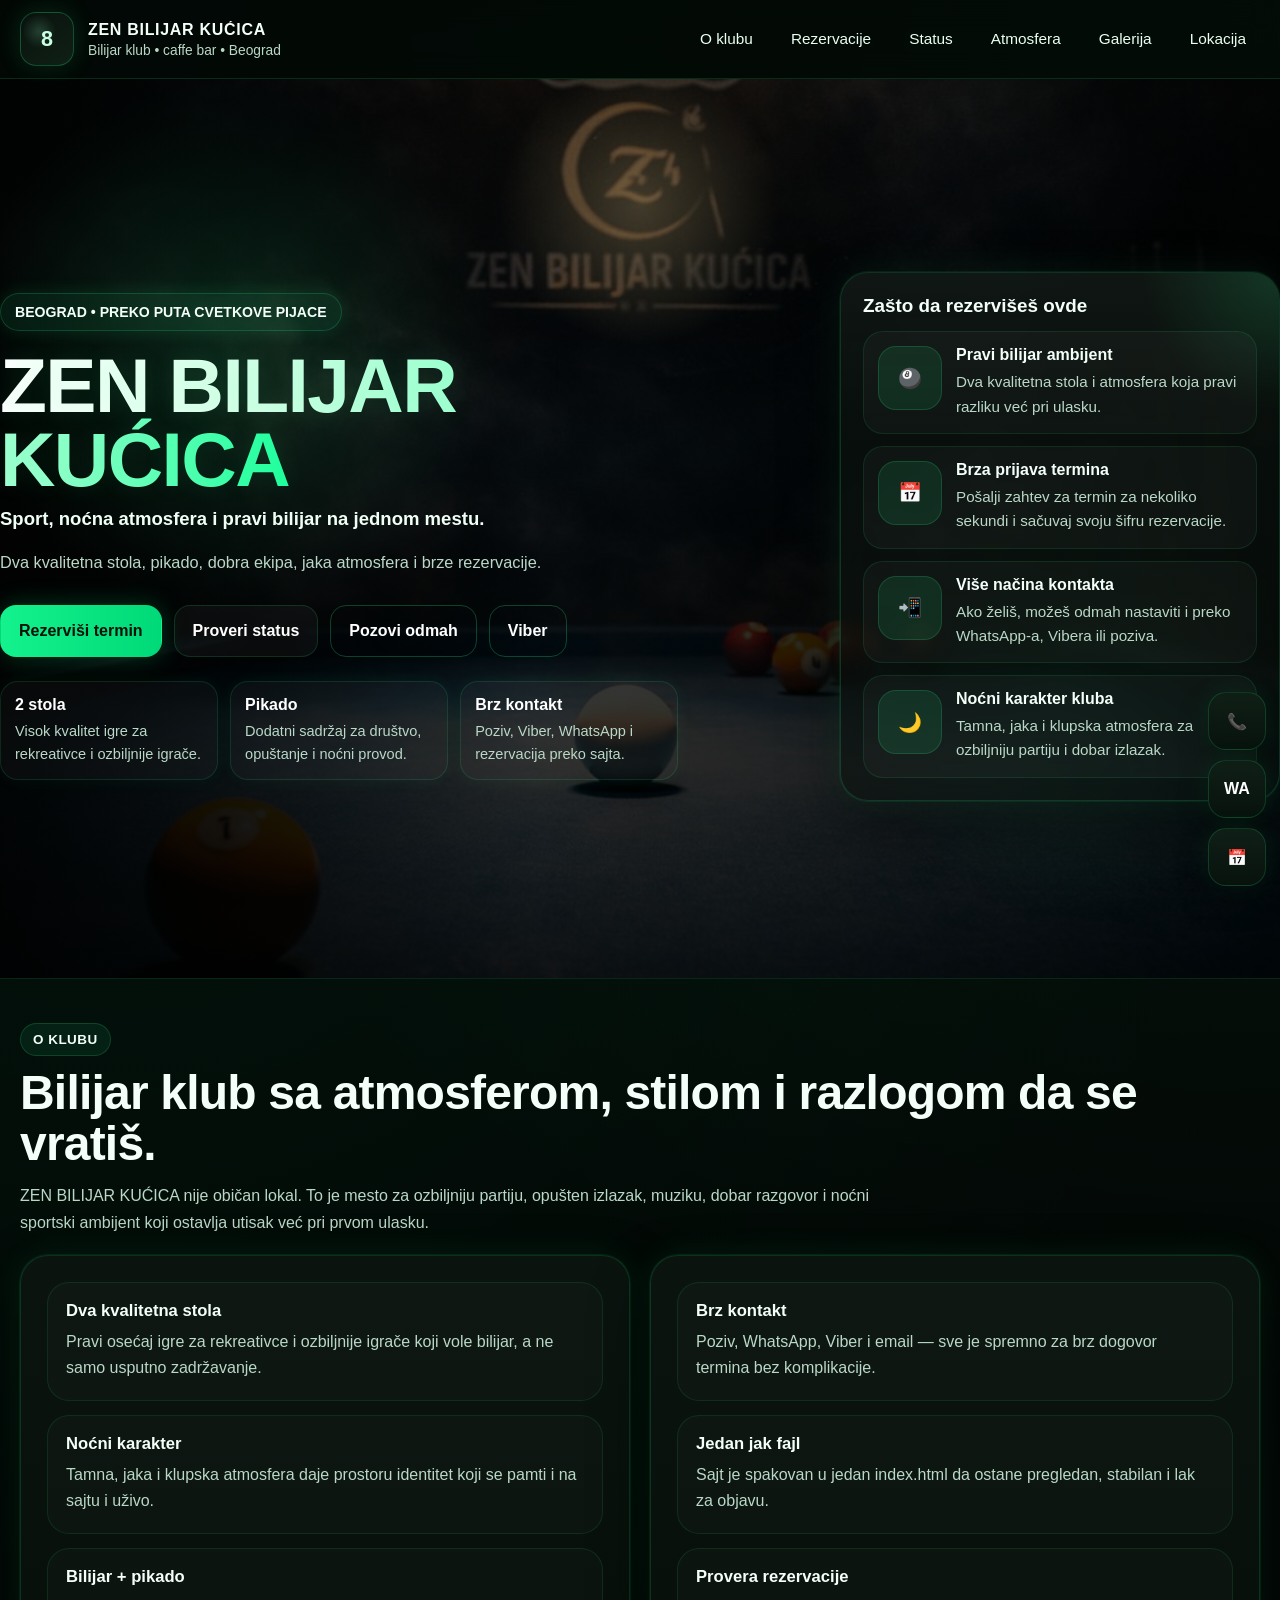
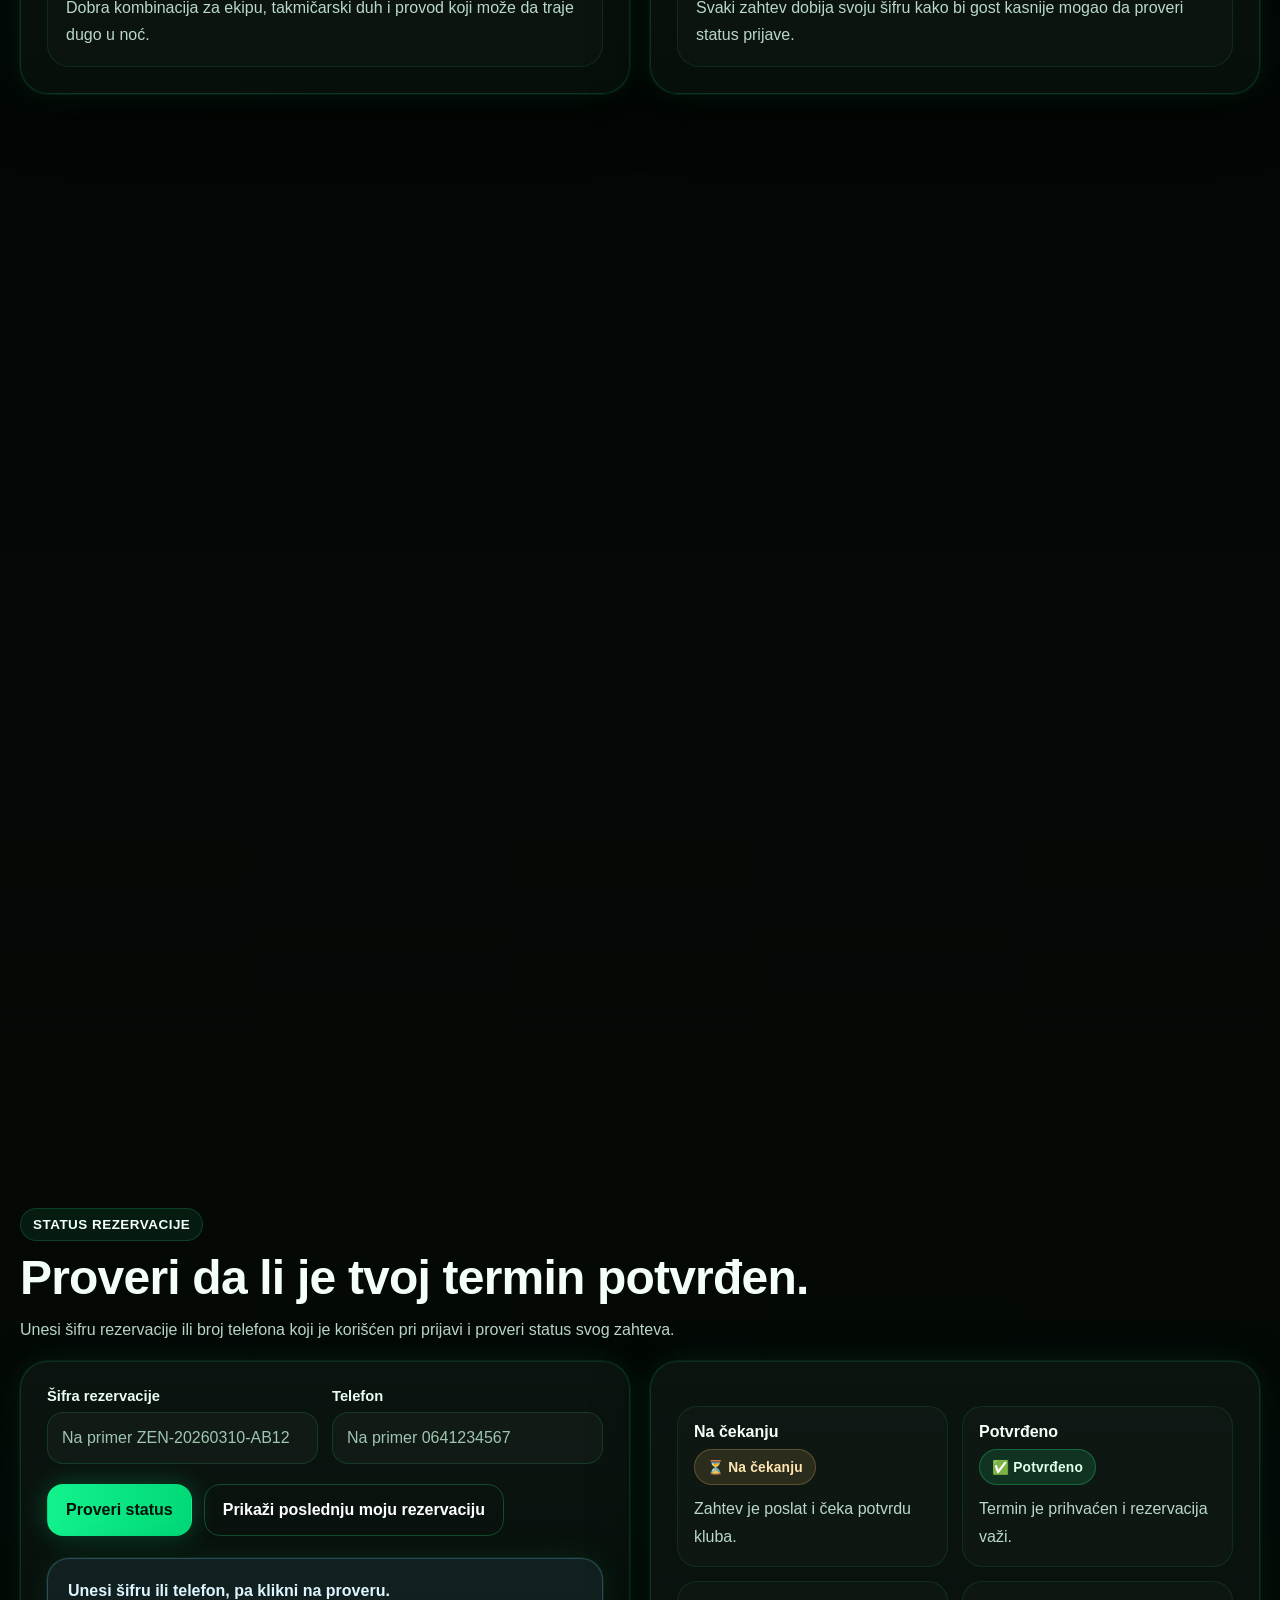
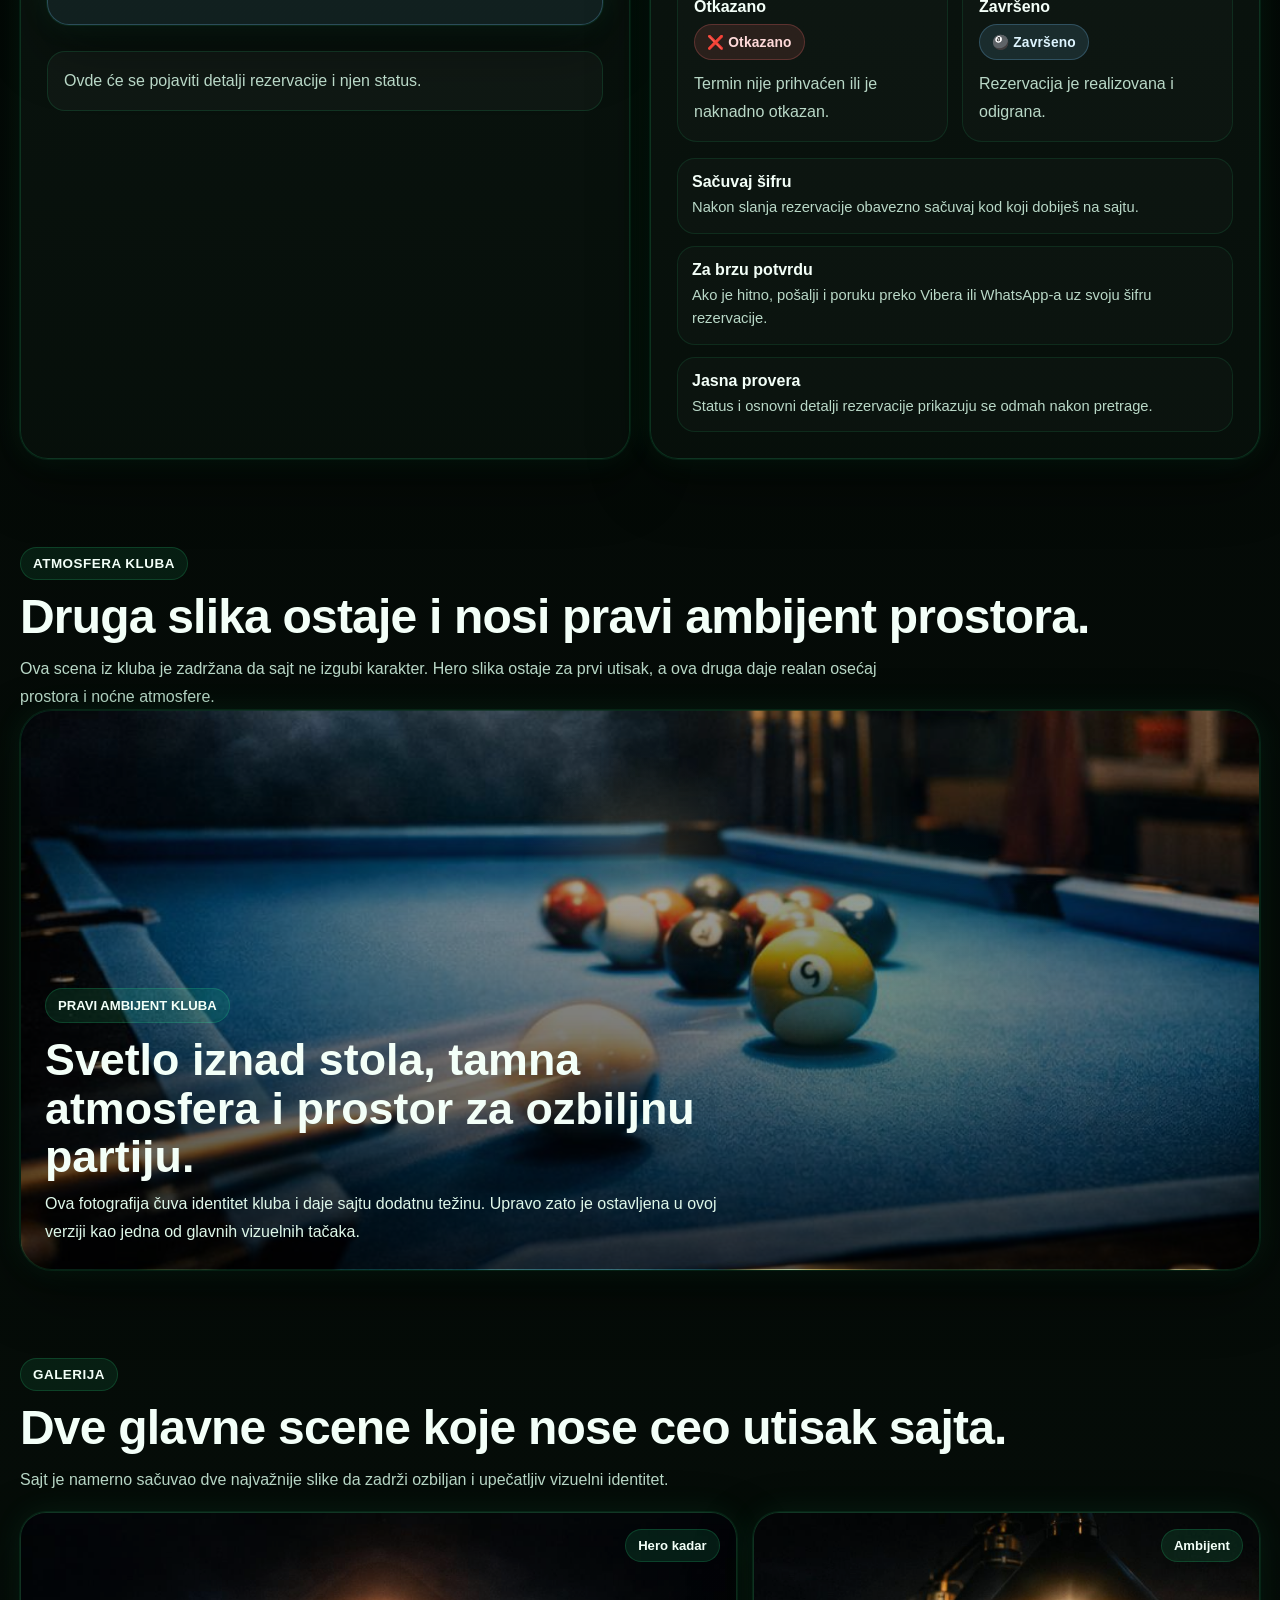
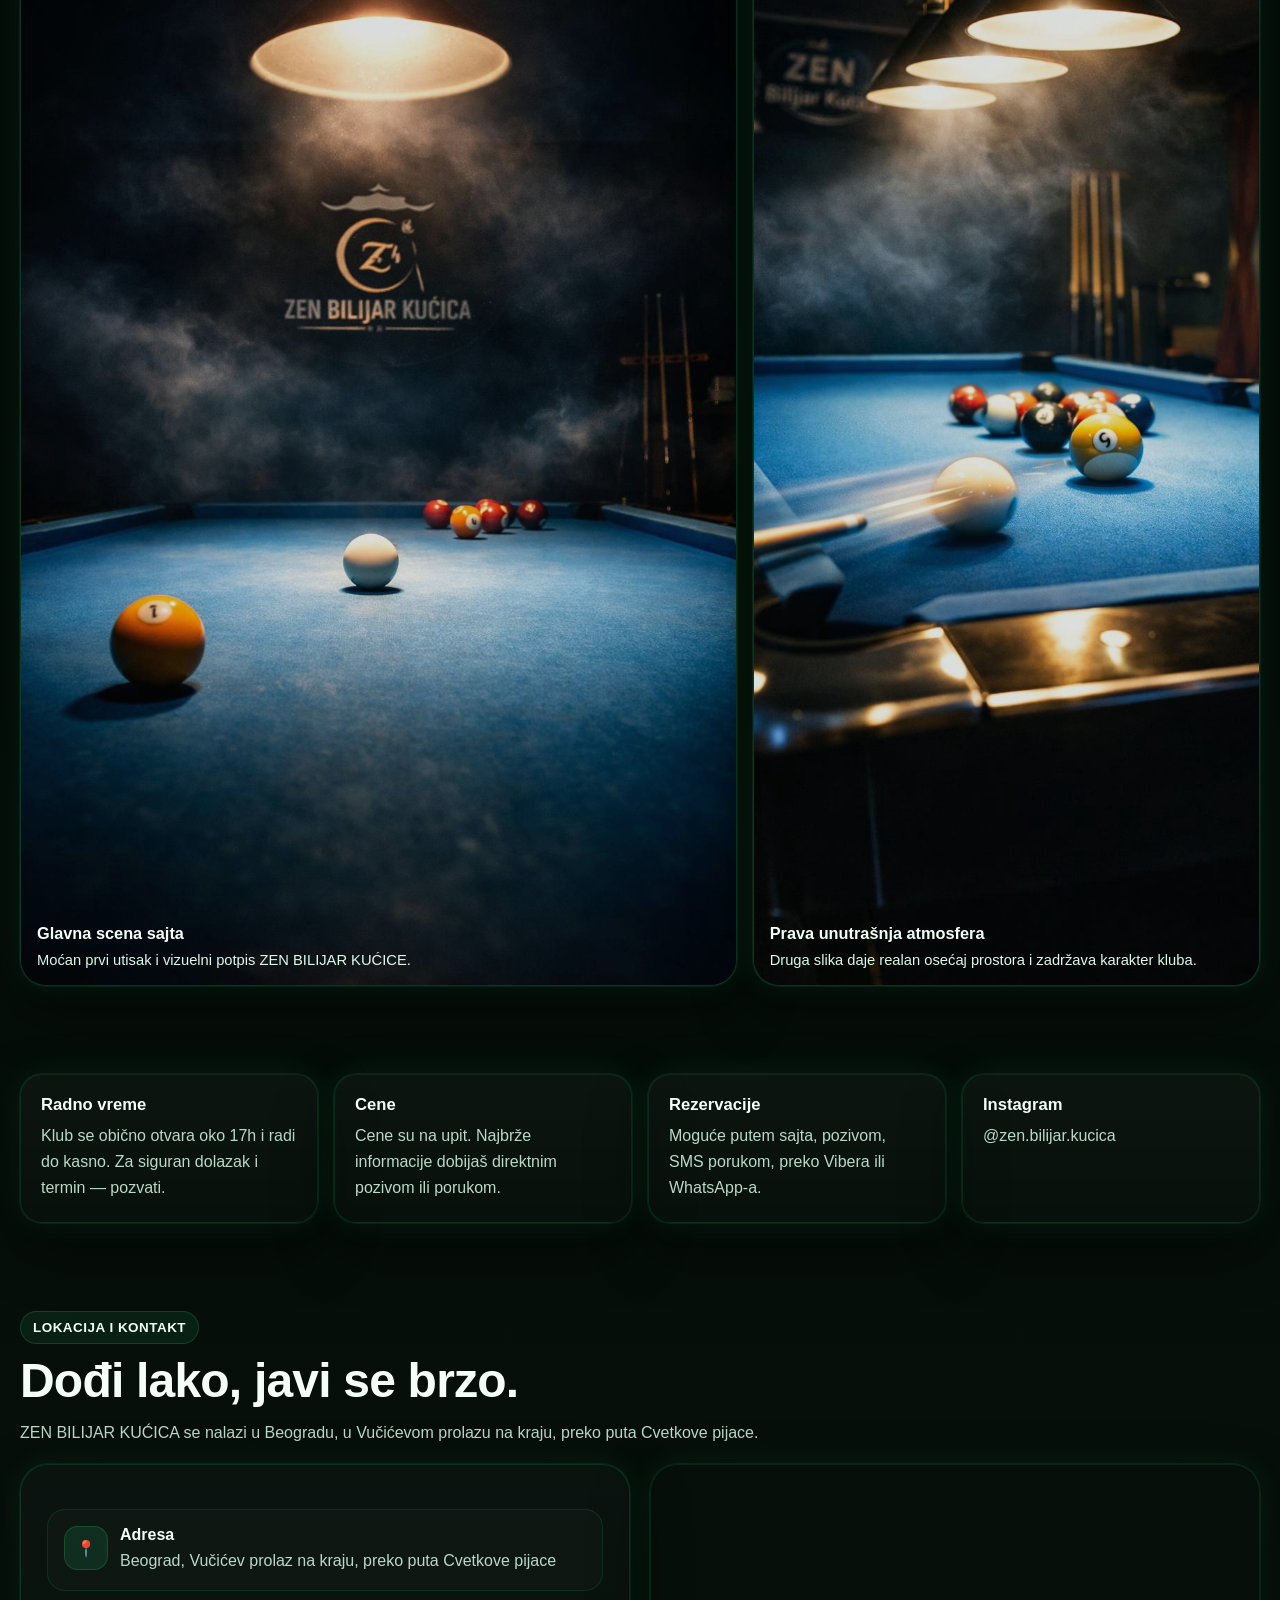
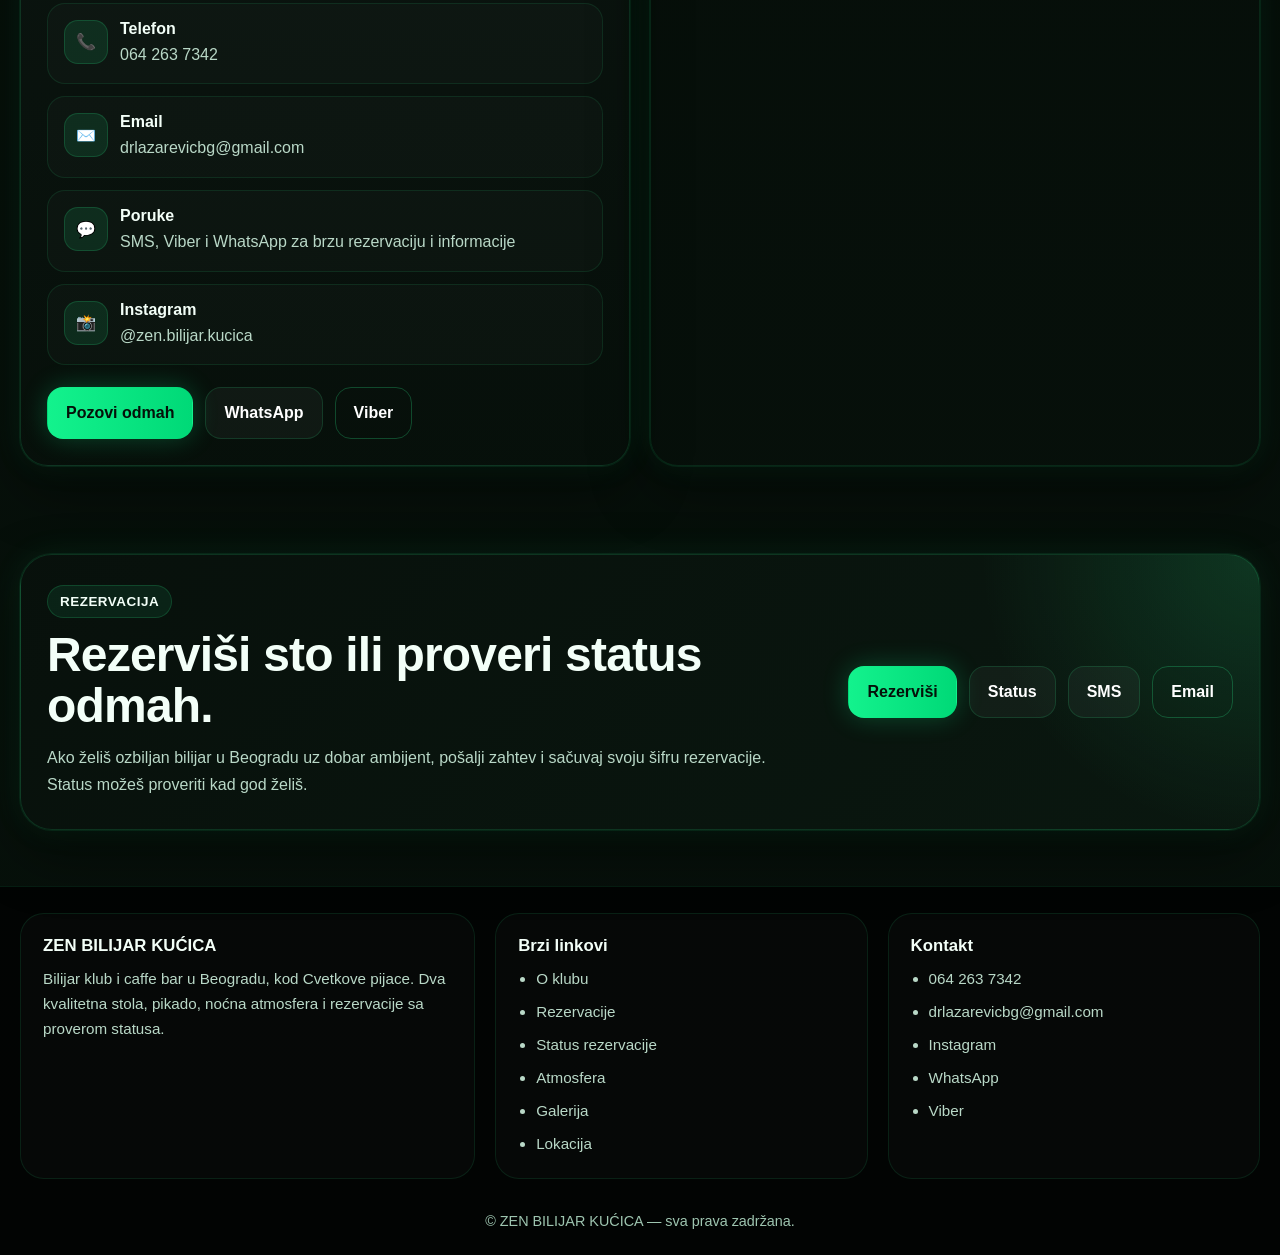
==== index.html @ d76d9ed2 "Add files via upload" ====
<!DOCTYPE html>
<html lang="sr">
<head>
  <meta charset="UTF-8" />
  <meta name="viewport" content="width=device-width, initial-scale=1.0, viewport-fit=cover" />
  <title>ZEN BILIJAR KUĆICA | Bilijar, pikado i rezervacije | Beograd</title>
  <meta name="description" content="ZEN BILIJAR KUĆICA je bilijar klub i caffe bar u Beogradu, preko puta Cvetkove pijace. Bilijar, pikado, noćna atmosfera i brze rezervacije." />
  <meta name="keywords" content="ZEN Bilijar Kućica, bilijar Beograd, rezervacije bilijar, pikado, Cvetkova pijaca, caffe bar" />
  <meta name="author" content="ZEN BILIJAR KUĆICA" />
  <meta name="theme-color" content="#07110b" />
  <meta name="robots" content="index, follow" />
  <link rel="canonical" href="https://zenbilijar.netlify.app/" />

  <meta property="og:title" content="ZEN BILIJAR KUĆICA | Bilijar, pikado i rezervacije | Beograd" />
  <meta property="og:description" content="Bilijar klub i caffe bar u Beogradu. Dva kvalitetna stola, pikado, noćna atmosfera i brze rezervacije." />
  <meta property="og:type" content="website" />
  <meta property="og:locale" content="sr_RS" />
  <meta property="og:url" content="https://zenbilijar.netlify.app/" />
  <meta property="og:image" content="./bilijar.jpg" />

  <meta name="twitter:card" content="summary_large_image" />
  <meta name="twitter:title" content="ZEN BILIJAR KUĆICA" />
  <meta name="twitter:description" content="Bilijar, pikado, noćna atmosfera i rezervacije u Beogradu." />
  <meta name="twitter:image" content="./bilijar.jpg" />

  <style>
    :root{
      --bg:#030705;
      --bg2:#07110b;
      --panel:#0b1510;
      --panel2:#102017;
      --line:rgba(46,255,150,.14);
      --line2:rgba(46,255,150,.24);
      --text:#f3fff8;
      --muted:#b9d8c7;
      --green:#2cff88;
      --green2:#00ff99;
      --gold:#f2d59a;
      --danger:#ff7d7d;
      --warn:#ffca7d;
      --info:#8fd6ff;
      --shadow:0 0 0 1px rgba(46,255,150,.08), 0 0 32px rgba(46,255,150,.08), 0 24px 60px rgba(0,0,0,.45);
      --radius:24px;
      --max:1240px;
      --header:78px;
    }

    *{box-sizing:border-box}
    html{scroll-behavior:smooth}
    body{
      margin:0;
      font-family:Arial, Helvetica, sans-serif;
      color:var(--text);
      background:
        radial-gradient(circle at top right, rgba(46,255,150,.10), transparent 18%),
        radial-gradient(circle at 10% 8%, rgba(0,255,153,.06), transparent 16%),
        linear-gradient(180deg,#020403 0%,#07110b 100%);
      overflow-x:hidden;
    }
    a{text-decoration:none;color:inherit}
    img{max-width:100%;display:block}
    button,input,textarea,select{font:inherit}
    button,a{-webkit-tap-highlight-color:transparent}
    .container{width:min(var(--max),calc(100% - 28px));margin:0 auto}
    .section{padding:44px 0}
    .panel{
      background:linear-gradient(180deg, rgba(11,21,16,.94), rgba(7,16,11,.94));
      border:1px solid var(--line);
      border-radius:28px;
      box-shadow:var(--shadow);
    }
    .section-kicker{
      display:inline-block;
      padding:8px 12px;
      border-radius:999px;
      border:1px solid rgba(46,255,150,.16);
      background:rgba(46,255,150,.08);
      font-size:.84rem;
      font-weight:800;
      letter-spacing:.5px;
      text-transform:uppercase;
      margin-bottom:12px;
    }
    .section-title{
      margin:0;
      font-size:clamp(1.9rem,4vw,3rem);
      line-height:1.06;
      letter-spacing:-.8px;
    }
    .section-desc{
      margin:12px 0 0;
      color:var(--muted);
      max-width:900px;
      line-height:1.72;
    }

    .btn{
      display:inline-flex;
      align-items:center;
      justify-content:center;
      gap:10px;
      min-height:52px;
      padding:14px 18px;
      border-radius:16px;
      font-weight:800;
      border:1px solid transparent;
      transition:.22s ease;
      text-align:center;
      cursor:pointer;
      color:#fff !important;
    }
    .btn:hover{transform:translateY(-2px)}
    .btn-primary{
      background:linear-gradient(90deg,#13f28d,#00d977);
      color:#051109 !important;
      box-shadow:0 0 26px rgba(18,242,141,.24);
    }
    .btn-secondary{
      background:rgba(255,255,255,.04);
      color:#fff !important;
      border-color:rgba(46,255,150,.14);
    }
    .btn-outline{
      background:transparent;
      color:#fff !important;
      border-color:rgba(46,255,150,.24);
    }

    header{
      position:sticky;
      top:0;
      z-index:1000;
      backdrop-filter:blur(14px);
      background:rgba(3,7,5,.76);
      border-bottom:1px solid var(--line);
    }
    .nav-wrap{
      min-height:var(--header);
      display:flex;
      align-items:center;
      justify-content:space-between;
      gap:16px;
    }
    .brand{
      display:flex;
      align-items:center;
      gap:14px;
      min-width:0;
    }
    .brand-mark{
      width:54px;
      height:54px;
      flex:0 0 auto;
      border-radius:16px;
      border:1px solid var(--line2);
      background:
        radial-gradient(circle at 35% 35%, rgba(152,255,202,.18), transparent 35%),
        linear-gradient(145deg,#08120d,#102016);
      display:grid;
      place-items:center;
      box-shadow:0 0 24px rgba(46,255,150,.14);
      font-weight:900;
      font-size:1.35rem;
      color:#c9ffe2;
    }
    .brand-text h1{
      margin:0;
      font-size:1rem;
      text-transform:uppercase;
      letter-spacing:.7px;
      white-space:nowrap;
      overflow:hidden;
      text-overflow:ellipsis;
    }
    .brand-text p{
      margin:4px 0 0;
      color:var(--muted);
      font-size:.86rem;
    }

    nav{
      display:flex;
      align-items:center;
      gap:10px;
      flex-wrap:wrap;
      justify-content:flex-end;
    }
    .nav-link{
      padding:10px 14px;
      border-radius:999px;
      color:#eafff2;
      transition:.22s ease;
      font-size:.96rem;
    }
    .nav-link:hover{background:rgba(46,255,150,.08)}
    .mobile-btn{
      display:none;
      width:46px;
      height:46px;
      border:none;
      border-radius:14px;
      background:linear-gradient(180deg,#0d1712,#08110d);
      border:1px solid rgba(46,255,150,.16);
      color:#fff;
      box-shadow:var(--shadow);
      cursor:pointer;
    }
    .mobile-menu{display:none;padding:0 0 16px}
    .mobile-menu.open{display:block}
    .mobile-panel{
      border:1px solid var(--line);
      border-radius:22px;
      background:rgba(9,17,13,.96);
      padding:14px;
      box-shadow:var(--shadow);
    }
    .mobile-links{display:grid;gap:10px}
    .mobile-links a{
      padding:14px;
      border-radius:14px;
      border:1px solid rgba(46,255,150,.08);
      background:rgba(255,255,255,.02);
    }

    .hero{
      position:relative;
      min-height:100vh;
      display:flex;
      align-items:center;
      overflow:hidden;
      isolation:isolate;
      border-bottom:1px solid rgba(46,255,150,.10);
    }
    .hero-bg{
      position:absolute;
      inset:0;
      background:
        linear-gradient(180deg, rgba(0,0,0,.28), rgba(0,0,0,.72)),
        linear-gradient(90deg, rgba(2,4,3,.94) 0%, rgba(2,4,3,.56) 42%, rgba(2,4,3,.74) 100%),
        url("./bilijar.jpg") center center / cover no-repeat;
      z-index:-5;
      transform:scale(1.03);
    }
    .hero-overlay{
      position:absolute;
      inset:0;
      background:
        radial-gradient(circle at 50% 14%, rgba(255,220,150,.24), transparent 14%),
        radial-gradient(circle at 18% 30%, rgba(46,255,150,.12), transparent 22%),
        radial-gradient(circle at 84% 68%, rgba(46,255,150,.08), transparent 18%);
      z-index:-4;
      pointer-events:none;
    }
    .hero-grid{
      width:100%;
      display:grid;
      grid-template-columns:1.08fr .92fr;
      gap:24px;
      align-items:center;
      padding:56px 0 40px;
    }
    .hero-badge{
      display:inline-flex;
      align-items:center;
      gap:10px;
      padding:10px 14px;
      border-radius:999px;
      border:1px solid rgba(46,255,150,.18);
      background:rgba(46,255,150,.08);
      box-shadow:0 0 18px rgba(46,255,150,.12);
      font-size:.88rem;
      font-weight:800;
      max-width:100%;
    }
    .hero-title{
      margin:18px 0 12px;
      font-size:clamp(2.7rem,6vw,5.8rem);
      line-height:.96;
      letter-spacing:-1.6px;
    }
    .hero-title .glow{
      background:linear-gradient(90deg,#ffffff 0%,#d9ffea 30%,#93ffcb 68%,#1eff9d 100%);
      -webkit-background-clip:text;
      background-clip:text;
      color:transparent;
      text-shadow:0 0 24px rgba(46,255,150,.10);
    }
    .hero-sub{
      margin:0;
      font-size:1.16rem;
      color:#effff5;
      font-weight:700;
      max-width:760px;
    }
    .hero-desc{
      margin:18px 0 0;
      color:var(--muted);
      line-height:1.76;
      max-width:760px;
      font-size:1.02rem;
    }
    .hero-actions{
      display:flex;
      flex-wrap:wrap;
      gap:12px;
      margin-top:28px;
    }
    .hero-mini{
      display:grid;
      grid-template-columns:repeat(3, minmax(0,1fr));
      gap:12px;
      margin-top:24px;
      max-width:860px;
    }
    .mini-box{
      padding:14px;
      border-radius:18px;
      border:1px solid rgba(46,255,150,.12);
      background:rgba(255,255,255,.03);
      box-shadow:0 0 18px rgba(46,255,150,.05);
    }
    .mini-box strong{
      display:block;
      font-size:1rem;
      margin-bottom:6px;
      color:#fff;
    }
    .mini-box span{
      display:block;
      color:var(--muted);
      font-size:.91rem;
      line-height:1.55;
    }
    .hero-card{
      width:min(100%, 440px);
      padding:22px;
      border-radius:28px;
      border:1px solid rgba(46,255,150,.16);
      background:linear-gradient(180deg, rgba(10,18,14,.82), rgba(10,18,14,.56));
      box-shadow:var(--shadow);
      backdrop-filter:blur(8px);
      position:relative;
      overflow:hidden;
      margin-left:auto;
    }
    .hero-card::before{
      content:"";
      position:absolute;
      inset:0;
      background:
        radial-gradient(circle at top right, rgba(46,255,150,.14), transparent 20%),
        linear-gradient(180deg, rgba(255,255,255,.03), transparent 28%);
      pointer-events:none;
    }
    .hero-card-title{
      margin:0 0 14px;
      font-size:1.18rem;
      position:relative;
      z-index:1;
    }
    .hero-stat{
      display:grid;
      grid-template-columns:64px 1fr;
      gap:14px;
      align-items:start;
      padding:14px;
      border-radius:20px;
      border:1px solid rgba(46,255,150,.10);
      background:rgba(255,255,255,.03);
      position:relative;
      z-index:1;
    }
    .hero-stat + .hero-stat{margin-top:12px}
    .hero-stat-icon{
      width:64px;height:64px;border-radius:18px;
      display:grid;place-items:center;
      background:rgba(46,255,150,.10);
      border:1px solid rgba(46,255,150,.16);
      font-size:1.2rem;font-weight:900;color:#fff;
    }
    .hero-stat h3{margin:0 0 6px;font-size:1rem}
    .hero-stat p{margin:0;color:var(--muted);line-height:1.6;font-size:.95rem}

    .grid-2{
      display:grid;
      grid-template-columns:1fr 1fr;
      gap:20px;
    }
    .pad{padding:26px}
    .stack{display:grid;gap:14px}
    .stack-card{
      padding:18px;
      border-radius:22px;
      border:1px solid rgba(46,255,150,.10);
      background:rgba(255,255,255,.02);
    }
    .stack-card h3{margin:0 0 8px;font-size:1.04rem}
    .stack-card p{margin:0;color:var(--muted);line-height:1.66}

    .scene{
      position:relative;
      min-height:560px;
      border:1px solid rgba(46,255,150,.12);
      border-radius:32px;
      overflow:hidden;
      box-shadow:var(--shadow);
      background:
        linear-gradient(180deg, rgba(0,0,0,.26), rgba(0,0,0,.70)),
        url("./scena-kluba.jpg") center center / cover no-repeat;
    }
    .scene::before{
      content:"";
      position:absolute;
      inset:0;
      background:
        radial-gradient(circle at 50% 28%, rgba(255,215,145,.18), transparent 16%),
        radial-gradient(circle at 70% 50%, rgba(46,255,150,.09), transparent 20%);
    }
    .scene-content{
      position:absolute;
      left:24px;
      right:24px;
      bottom:24px;
      max-width:760px;
      z-index:2;
    }
    .scene-badge{
      display:inline-flex;
      padding:9px 12px;
      border-radius:999px;
      border:1px solid rgba(46,255,150,.16);
      background:rgba(46,255,150,.10);
      font-size:.82rem;
      font-weight:800;
      margin-bottom:12px;
    }
    .scene h3{
      margin:0 0 10px;
      font-size:clamp(1.7rem,4vw,2.8rem);
      line-height:1.08;
    }
    .scene p{
      margin:0;
      color:#dff8ea;
      line-height:1.72;
      font-size:1rem;
      max-width:680px;
    }

    .res-wrap{
      display:grid;
      grid-template-columns:1.04fr .96fr;
      gap:20px;
      margin-top:18px;
    }
    .res-card{
      padding:26px;
      border-radius:28px;
      border:1px solid rgba(46,255,150,.10);
      background:linear-gradient(180deg, rgba(11,21,16,.94), rgba(7,16,11,.94));
      box-shadow:var(--shadow);
    }
    .res-form{display:grid;gap:14px}
    .res-grid-2{
      display:grid;
      grid-template-columns:1fr 1fr;
      gap:14px;
    }
    .res-grid-3{
      display:grid;
      grid-template-columns:1fr 1fr 1fr;
      gap:14px;
    }
    .field{display:grid;gap:8px}
    .field label{
      font-size:.92rem;
      font-weight:700;
      color:#eafff2;
    }
    .field input,
    .field select,
    .field textarea{
      width:100%;
      min-height:52px;
      border-radius:16px;
      border:1px solid rgba(46,255,150,.14);
      background:rgba(255,255,255,.03);
      color:#fff;
      padding:14px 14px;
      outline:none;
      transition:.2s ease;
    }
    .field textarea{min-height:120px;resize:vertical}
    .field input:focus,
    .field select:focus,
    .field textarea:focus{
      border-color:rgba(46,255,150,.36);
      box-shadow:0 0 0 3px rgba(46,255,150,.08);
    }
    .field input::placeholder,
    .field textarea::placeholder{color:#9fc6b0}
    .res-note{
      margin:4px 0 0;
      color:var(--muted);
      line-height:1.6;
      font-size:.92rem;
    }
    .res-actions{
      display:flex;
      flex-wrap:wrap;
      gap:12px;
      margin-top:6px;
    }
    .res-status{
      margin-top:8px;
      padding:14px 16px;
      border-radius:16px;
      border:1px solid rgba(46,255,150,.12);
      background:rgba(255,255,255,.03);
      font-weight:700;
      line-height:1.55;
      color:#eafff2;
    }
    .res-status.ok{
      border-color:rgba(46,255,150,.26);
      background:rgba(46,255,150,.08);
    }
    .res-status.err{
      border-color:rgba(255,110,110,.26);
      background:rgba(255,90,90,.08);
      color:#ffdada;
    }
    .res-status.warn{
      border-color:rgba(255,196,110,.28);
      background:rgba(255,196,110,.08);
      color:#ffe9bf;
    }
    .res-status.info{
      border-color:rgba(120,200,255,.26);
      background:rgba(120,200,255,.08);
      color:#dff5ff;
    }

    .slot-head{
      display:flex;
      align-items:center;
      justify-content:space-between;
      gap:12px;
      margin-bottom:14px;
      flex-wrap:wrap;
    }
    .slot-head h3{margin:0;font-size:1.06rem}
    .slots{
      display:grid;
      grid-template-columns:repeat(3,minmax(0,1fr));
      gap:12px;
    }
    .slot{
      min-height:58px;
      border-radius:18px;
      border:1px solid rgba(46,255,150,.12);
      background:rgba(255,255,255,.03);
      color:#fff;
      font-weight:800;
      cursor:pointer;
      transition:.18s ease;
      padding:10px 8px;
    }
    .slot:hover{
      transform:translateY(-2px);
      border-color:rgba(46,255,150,.30);
    }
    .slot.free{background:rgba(46,255,150,.08)}
    .slot.busy{
      background:rgba(255,165,70,.10);
      border-color:rgba(255,165,70,.22);
      color:#ffd7a6;
    }
    .slot.active{
      border-color:rgba(46,255,150,.42);
      box-shadow:0 0 0 3px rgba(46,255,150,.10);
    }
    .legend{
      display:flex;
      flex-wrap:wrap;
      gap:10px;
      margin-top:14px;
    }
    .legend span{
      display:inline-flex;
      align-items:center;
      gap:8px;
      font-size:.88rem;
      color:var(--muted);
    }
    .legend i{
      width:14px;
      height:14px;
      border-radius:999px;
      display:inline-block;
    }
    .i-free{background:rgba(46,255,150,.55)}
    .i-busy{background:rgba(255,165,70,.65)}
    .mini-list{display:grid;gap:12px;margin-top:16px}
    .mini-item{
      padding:14px;
      border-radius:18px;
      border:1px solid rgba(46,255,150,.10);
      background:rgba(255,255,255,.02);
    }
    .mini-item strong{display:block;margin-bottom:5px}
    .mini-item span{
      display:block;
      color:var(--muted);
      font-size:.92rem;
      line-height:1.55;
    }

    .status-grid{
      display:grid;
      grid-template-columns:1fr 1fr;
      gap:14px;
      margin-top:18px;
    }
    .status-card{
      padding:16px;
      border-radius:20px;
      border:1px solid rgba(46,255,150,.10);
      background:rgba(255,255,255,.02);
    }
    .status-card h4{
      margin:0 0 8px;
      font-size:1rem;
    }
    .status-pill{
      display:inline-flex;
      align-items:center;
      gap:8px;
      min-height:36px;
      padding:8px 12px;
      border-radius:999px;
      font-size:.86rem;
      font-weight:800;
      letter-spacing:.2px;
      border:1px solid rgba(255,255,255,.08);
    }
    .pill-pending{background:rgba(255,196,110,.12); color:#ffe6b2; border-color:rgba(255,196,110,.24)}
    .pill-confirmed{background:rgba(46,255,150,.12); color:#dfffea; border-color:rgba(46,255,150,.26)}
    .pill-cancelled{background:rgba(255,110,110,.12); color:#ffdada; border-color:rgba(255,110,110,.24)}
    .pill-completed{background:rgba(120,200,255,.12); color:#def5ff; border-color:rgba(120,200,255,.24)}

    .result-box{
      margin-top:12px;
      padding:16px;
      border-radius:18px;
      border:1px solid rgba(46,255,150,.12);
      background:rgba(255,255,255,.03);
      line-height:1.65;
    }
    .result-box.empty{
      color:var(--muted);
    }
    .code-box{
      display:inline-flex;
      align-items:center;
      gap:8px;
      margin-top:8px;
      padding:9px 12px;
      border-radius:12px;
      background:rgba(46,255,150,.08);
      border:1px solid rgba(46,255,150,.18);
      font-weight:800;
      color:#eafff2;
      word-break:break-all;
    }

    .gallery-grid{
      display:grid;
      grid-template-columns:repeat(12,1fr);
      gap:16px;
      margin-top:18px;
    }
    .g{
      position:relative;
      overflow:hidden;
      border-radius:26px;
      border:1px solid rgba(46,255,150,.10);
      box-shadow:var(--shadow);
      min-height:220px;
      background:linear-gradient(145deg,#0c1812,#102118);
    }
    .g img{
      width:100%;
      height:100%;
      object-fit:cover;
      opacity:.86;
      transition:.28s ease;
    }
    .g:hover img{transform:scale(1.05);opacity:.96}
    .g.large{grid-column:span 7;min-height:340px}
    .g.small{grid-column:span 5;min-height:340px}
    .g .tag{
      position:absolute;
      top:16px;right:16px;
      padding:8px 12px;
      border-radius:999px;
      border:1px solid rgba(46,255,150,.16);
      background:rgba(46,255,150,.10);
      font-size:.82rem;
      font-weight:800;
      z-index:2;
    }
    .g .label{
      position:absolute;
      left:16px;right:16px;bottom:14px;
      z-index:2;
    }
    .g .label h3{margin:0 0 6px;font-size:1.02rem}
    .g .label p{margin:0;color:#dcf9e8;font-size:.92rem;line-height:1.5}

    .info-grid{
      display:grid;
      grid-template-columns:repeat(4,minmax(0,1fr));
      gap:16px;
    }
    .info{
      padding:20px;
      border-radius:22px;
      border:1px solid rgba(46,255,150,.10);
      background:linear-gradient(180deg, rgba(255,255,255,.03), rgba(255,255,255,.01));
      box-shadow:var(--shadow);
    }
    .info h3{margin:0 0 8px;font-size:1.04rem}
    .info p{margin:0;color:var(--muted);line-height:1.65}

    .contact-list{
      display:grid;
      gap:12px;
      margin-top:18px;
    }
    .contact-item{
      display:grid;
      grid-template-columns:44px 1fr;
      gap:12px;
      align-items:start;
      padding:16px;
      border-radius:18px;
      border:1px solid rgba(46,255,150,.10);
      background:rgba(255,255,255,.02);
    }
    .contact-icon{
      width:44px;height:44px;
      display:grid;place-items:center;
      border-radius:14px;
      background:rgba(46,255,150,.10);
      border:1px solid rgba(46,255,150,.16);
      font-weight:900;
    }
    .contact-item strong{display:block;margin-bottom:4px}
    .contact-item span{color:var(--muted);line-height:1.6}
    .map{
      overflow:hidden;
      min-height:500px;
      border-radius:28px;
      border:1px solid rgba(46,255,150,.10);
      box-shadow:var(--shadow);
    }
    .map iframe{width:100%;min-height:500px;border:0}

    .cta-card{
      padding:30px 26px;
      border-radius:32px;
      border:1px solid rgba(46,255,150,.14);
      background:
        radial-gradient(circle at top right, rgba(46,255,150,.14), transparent 22%),
        linear-gradient(135deg, rgba(8,17,12,.96), rgba(10,24,16,.96));
      box-shadow:var(--shadow);
    }
    .cta-grid{
      display:grid;
      grid-template-columns:1fr auto;
      gap:20px;
      align-items:center;
    }
    .cta-actions{
      display:flex;
      flex-wrap:wrap;
      gap:12px;
      justify-content:flex-end;
    }

    footer{
      margin-top:12px;
      border-top:1px solid rgba(46,255,150,.10);
      background:rgba(2,4,3,.92);
    }
    .footer-grid{
      padding:26px 0 34px;
      display:grid;
      grid-template-columns:1.1fr .9fr .9fr;
      gap:20px;
    }
    .footer-card{
      padding:22px;
      border-radius:24px;
      border:1px solid rgba(46,255,150,.10);
      background:rgba(255,255,255,.02);
    }
    .footer-card h3{margin:0 0 10px;font-size:1.05rem}
    .footer-card p,
    .footer-card li{
      margin:0;
      color:var(--muted);
      line-height:1.65;
      font-size:.95rem;
    }
    .footer-card ul{
      margin:0;
      padding-left:18px;
      display:grid;
      gap:8px;
    }
    .copy{
      text-align:center;
      color:#9ec5b0;
      font-size:.9rem;
      padding:0 0 26px;
    }

    .float{
      position:fixed;
      right:14px;
      bottom:14px;
      display:grid;
      gap:10px;
      z-index:999;
    }
    .float a{
      width:58px;height:58px;
      display:grid;place-items:center;
      border-radius:18px;
      background:linear-gradient(180deg,#0f1f16,#08120d);
      border:1px solid rgba(46,255,150,.16);
      box-shadow:0 14px 30px rgba(0,0,0,.36),0 0 24px rgba(46,255,150,.10);
      color:#fff;
      font-weight:900;
    }

    .reveal{
      opacity:0;
      transform:translateY(20px);
      transition:opacity .6s ease, transform .6s ease;
    }
    .reveal.visible{
      opacity:1;
      transform:translateY(0);
    }

    @media (max-width: 1080px){
      .hero-grid,.grid-2,.res-wrap,.cta-grid{grid-template-columns:1fr}
      .hero-card{margin-left:0}
      .info-grid{grid-template-columns:repeat(2,minmax(0,1fr))}
      .footer-grid{grid-template-columns:1fr 1fr}
      .cta-actions{justify-content:flex-start}
      .status-grid{grid-template-columns:1fr}
    }
    @media (max-width: 900px){
      nav{display:none}
      .mobile-btn{display:block}
      .hero-mini,.info-grid,.slots,.res-grid-2,.res-grid-3{grid-template-columns:1fr}
      .g.large,.g.small{grid-column:span 12}
      .footer-grid{grid-template-columns:1fr}
    }
    @media (max-width: 640px){
      :root{--header:74px}
      .container{width:min(var(--max),calc(100% - 18px))}
      .section{padding:34px 0}
      .hero{min-height:auto;align-items:flex-end}
      .hero-bg{
        background:
          linear-gradient(180deg, rgba(0,0,0,.20), rgba(0,0,0,.76)),
          linear-gradient(180deg, rgba(2,4,3,.24), rgba(2,4,3,.88) 78%),
          url("./bilijar.jpg") center center / cover no-repeat;
      }
      .hero-grid{padding:92px 0 24px;gap:18px}
      .hero-title{font-size:2.2rem;line-height:1.02;margin:16px 0 12px}
      .hero-sub{font-size:1rem;line-height:1.5}
      .hero-desc{font-size:.96rem;line-height:1.65}
      .hero-badge{font-size:.78rem;padding:9px 12px}
      .hero-actions{display:grid;grid-template-columns:1fr}
      .btn{width:100%;min-height:52px}
      .hero-card,.res-card,.pad,.cta-card{padding:20px 16px;border-radius:22px}
      .hero-stat{grid-template-columns:54px 1fr;gap:12px;padding:12px}
      .hero-stat-icon{width:54px;height:54px;border-radius:14px;font-size:1rem}
      .scene{min-height:440px;background-position:center center}
      .scene-content{left:16px;right:16px;bottom:16px}
      .map,.map iframe{min-height:380px}
      .float a{width:52px;height:52px}
      .brand-mark{width:46px;height:46px;font-size:1.2rem}
      .brand-text h1{font-size:.92rem}
      .brand-text p{font-size:.78rem}
      .section-title{font-size:1.85rem}
      .section-desc{font-size:.96rem}
    }
  </style>

  <script type="application/ld+json">
  {
    "@context":"https://schema.org",
    "@type":"SportsActivityLocation",
    "name":"ZEN BILIJAR KUĆICA",
    "description":"Bilijar klub i caffe bar u Beogradu sa dva kvalitetna stola, pikadom i brzim rezervacijama.",
    "telephone":"+381642637342",
    "email":"drlazarevicbg@gmail.com",
    "url":"https://zenbilijar.netlify.app/",
    "address":{
      "@type":"PostalAddress",
      "addressLocality":"Beograd",
      "streetAddress":"Vučićev prolaz, preko puta Cvetkove pijace",
      "addressCountry":"RS"
    },
    "sameAs":[
      "https://www.instagram.com/zen.bilijar.kucica/"
    ]
  }
  </script>
</head>
<body>

  <header>
    <div class="container nav-wrap">
      <a href="#top" class="brand">
        <div class="brand-mark">8</div>
        <div class="brand-text">
          <h1>ZEN BILIJAR KUĆICA</h1>
          <p>Bilijar klub • caffe bar • Beograd</p>
        </div>
      </a>

      <nav>
        <a class="nav-link" href="#o-klubu">O klubu</a>
        <a class="nav-link" href="#rezervacije">Rezervacije</a>
        <a class="nav-link" href="#status-rezervacije">Status</a>
        <a class="nav-link" href="#scena">Atmosfera</a>
        <a class="nav-link" href="#galerija">Galerija</a>
        <a class="nav-link" href="#lokacija">Lokacija</a>
      </nav>

      <button class="mobile-btn" id="menuBtn" type="button" aria-label="Meni">☰</button>
    </div>

    <div class="container mobile-menu" id="mobileMenu">
      <div class="mobile-panel">
        <div class="mobile-links">
          <a href="#o-klubu">O klubu</a>
          <a href="#rezervacije">Rezervacije</a>
          <a href="#status-rezervacije">Status rezervacije</a>
          <a href="#scena">Atmosfera</a>
          <a href="#galerija">Galerija</a>
          <a href="#lokacija">Lokacija</a>
          <a href="tel:+381642637342">Pozovi odmah</a>
        </div>
      </div>
    </div>
  </header>

  <section class="hero" id="top">
    <div class="hero-bg"></div>
    <div class="hero-overlay"></div>

    <div class="container hero-grid">
      <div class="reveal">
        <div class="hero-badge">BEOGRAD • PREKO PUTA CVETKOVE PIJACE</div>

        <h2 class="hero-title">
          <span class="glow">ZEN BILIJAR KUĆICA</span>
        </h2>

        <p class="hero-sub">
          Sport, noćna atmosfera i pravi bilijar na jednom mestu.
        </p>

        <p class="hero-desc">
          Dva kvalitetna stola, pikado, dobra ekipa, jaka atmosfera i brze rezervacije.
        </p>

        <div class="hero-actions">
          <a class="btn btn-primary" href="#rezervacije">Rezerviši termin</a>
          <a class="btn btn-secondary" href="#status-rezervacije">Proveri status</a>
          <a class="btn btn-outline" href="tel:+381642637342">Pozovi odmah</a>
          <a class="btn btn-outline" href="viber://chat?number=%2B381642637342">Viber</a>
        </div>

        <div class="hero-mini">
          <div class="mini-box">
            <strong>2 stola</strong>
            <span>Visok kvalitet igre za rekreativce i ozbiljnije igrače.</span>
          </div>
          <div class="mini-box">
            <strong>Pikado</strong>
            <span>Dodatni sadržaj za društvo, opuštanje i noćni provod.</span>
          </div>
          <div class="mini-box">
            <strong>Brz kontakt</strong>
            <span>Poziv, Viber, WhatsApp i rezervacija preko sajta.</span>
          </div>
        </div>
      </div>

      <div class="reveal">
        <div class="hero-card">
          <h3 class="hero-card-title">Zašto da rezervišeš ovde</h3>

          <div class="hero-stat">
            <div class="hero-stat-icon">🎱</div>
            <div>
              <h3>Pravi bilijar ambijent</h3>
              <p>Dva kvalitetna stola i atmosfera koja pravi razliku već pri ulasku.</p>
            </div>
          </div>

          <div class="hero-stat">
            <div class="hero-stat-icon">📅</div>
            <div>
              <h3>Brza prijava termina</h3>
              <p>Pošalji zahtev za termin za nekoliko sekundi i sačuvaj svoju šifru rezervacije.</p>
            </div>
          </div>

          <div class="hero-stat">
            <div class="hero-stat-icon">📲</div>
            <div>
              <h3>Više načina kontakta</h3>
              <p>Ako želiš, možeš odmah nastaviti i preko WhatsApp-a, Vibera ili poziva.</p>
            </div>
          </div>

          <div class="hero-stat">
            <div class="hero-stat-icon">🌙</div>
            <div>
              <h3>Noćni karakter kluba</h3>
              <p>Tamna, jaka i klupska atmosfera za ozbiljniju partiju i dobar izlazak.</p>
            </div>
          </div>
        </div>
      </div>
    </div>
  </section>

  <section class="section" id="o-klubu">
    <div class="container">
      <span class="section-kicker reveal">O klubu</span>
      <h2 class="section-title reveal">Bilijar klub sa atmosferom, stilom i razlogom da se vratiš.</h2>
      <p class="section-desc reveal">
        ZEN BILIJAR KUĆICA nije običan lokal. To je mesto za ozbiljniju partiju, opušten izlazak, muziku, dobar razgovor i noćni sportski ambijent koji ostavlja utisak već pri prvom ulasku.
      </p>

      <div class="grid-2" style="margin-top:18px;">
        <div class="panel pad reveal">
          <div class="stack">
            <div class="stack-card">
              <h3>Dva kvalitetna stola</h3>
              <p>Pravi osećaj igre za rekreativce i ozbiljnije igrače koji vole bilijar, a ne samo usputno zadržavanje.</p>
            </div>
            <div class="stack-card">
              <h3>Noćni karakter</h3>
              <p>Tamna, jaka i klupska atmosfera daje prostoru identitet koji se pamti i na sajtu i uživo.</p>
            </div>
            <div class="stack-card">
              <h3>Bilijar + pikado</h3>
              <p>Dobra kombinacija za ekipu, takmičarski duh i provod koji može da traje dugo u noć.</p>
            </div>
          </div>
        </div>

        <div class="panel pad reveal">
          <div class="stack">
            <div class="stack-card">
              <h3>Brz kontakt</h3>
              <p>Poziv, WhatsApp, Viber i email — sve je spremno za brz dogovor termina bez komplikacije.</p>
            </div>
            <div class="stack-card">
              <h3>Jedan jak fajl</h3>
              <p>Sajt je spakovan u jedan index.html da ostane pregledan, stabilan i lak za objavu.</p>
            </div>
            <div class="stack-card">
              <h3>Provera rezervacije</h3>
              <p>Svaki zahtev dobija svoju šifru kako bi gost kasnije mogao da proveri status prijave.</p>
            </div>
          </div>
        </div>
      </div>
    </div>
  </section>
  
  
    <section class="section" id="rezervacije">
    <div class="container">
      <span class="section-kicker reveal">Rezervacije</span>
      <h2 class="section-title reveal">Pošalji zahtev za rezervaciju i sačuvaj svoju šifru.</h2>
      <p class="section-desc reveal">
        Popuni formu, izaberi datum i termin, pa pošalji zahtev. Nakon slanja dobijaš šifru rezervacije koju možeš kasnije iskoristiti za proveru statusa.
      </p>

      <div class="res-wrap">
        <div class="res-card reveal">
          <form class="res-form" id="reservationForm">
            <div class="res-grid-2">
              <div class="field">
                <label for="resName">Ime i prezime</label>
                <input id="resName" type="text" placeholder="Upiši ime i prezime" required />
              </div>
              <div class="field">
                <label for="resPhone">Telefon</label>
                <input id="resPhone" type="tel" placeholder="Na primer 0641234567" required />
              </div>
            </div>

            <div class="res-grid-3">
              <div class="field">
                <label for="resDate">Datum</label>
                <input id="resDate" type="date" required />
              </div>
              <div class="field">
                <label for="resTime">Termin</label>
                <input id="resTime" type="text" placeholder="Izaberi termin desno" readonly required />
              </div>
              <div class="field">
                <label for="resTable">Sto</label>
                <select id="resTable">
                  <option value="Prvi sto">Prvi sto</option>
                  <option value="Drugi sto">Drugi sto</option>
                  <option value="Prvi slobodan sto">Prvi slobodan sto</option>
                </select>
              </div>
            </div>

            <div class="res-grid-3">
              <div class="field">
                <label for="resPeople">Broj osoba</label>
                <select id="resPeople">
                  <option value="1-2">1-2 osobe</option>
                  <option value="3-4">3-4 osobe</option>
                  <option value="5+">5+ osoba</option>
                </select>
              </div>
              <div class="field">
                <label for="resType">Vrsta dolaska</label>
                <select id="resType">
                  <option value="Bilijar">Bilijar</option>
                  <option value="Pikado">Pikado</option>
                  <option value="Bilijar + pikado">Bilijar + pikado</option>
                  <option value="Čas bilijara">Čas bilijara</option>
                </select>
              </div>
              <div class="field">
                <label for="resDuration">Trajanje</label>
                <select id="resDuration">
                  <option value="1 sat">1 sat</option>
                  <option value="1.5 sata">1.5 sata</option>
                  <option value="2 sata">2 sata</option>
                  <option value="Duže">Duže</option>
                </select>
              </div>
            </div>

            <div class="field">
              <label for="resNote">Napomena</label>
              <textarea id="resNote" placeholder="Unesi dodatnu poruku, pitanje ili željeni detalj..."></textarea>
            </div>

            <p class="res-note">
              Posle slanja sačuvaj šifru rezervacije. Ta šifra služi za kasniju proveru statusa.
            </p>

            <div class="res-actions">
              <button type="submit" class="btn btn-primary">Pošalji zahtev</button>
              <button type="button" class="btn btn-secondary" id="sendWhatsApp">WhatsApp</button>
              <button type="button" class="btn btn-secondary" id="sendViber">Viber</button>
              <button type="button" class="btn btn-outline" id="copyReservation">Kopiraj zahtev</button>
            </div>

            <div class="res-status info" id="resStatus">
              Izaberi datum i termin, pa pošalji zahtev.
            </div>

            <div class="result-box empty" id="submitResult">
              Ovde će se pojaviti šifra rezervacije i osnovna potvrda nakon slanja.
            </div>
          </form>
        </div>

        <div class="res-card reveal">
          <div class="slot-head">
            <h3>Dostupni termini</h3>
            <div class="field" style="margin:0; min-width:220px;">
              <label for="slotDateMirror">Datum za pregled</label>
              <input id="slotDateMirror" type="date" />
            </div>
          </div>

          <div class="slots" id="slotsWrap"></div>

          <div class="legend">
            <span><i class="i-free"></i> Slobodno</span>
            <span><i class="i-busy"></i> Popularan termin</span>
          </div>

          <div class="mini-list">
            <div class="mini-item">
              <strong>Kako radi</strong>
              <span>Odaberi datum, klikni na termin i forma se automatski popunjava.</span>
            </div>
            <div class="mini-item">
              <strong>Statusi rezervacije</strong>
              <span>Rezervacija može biti na čekanju, potvrđena, otkazana ili završena.</span>
            </div>
            <div class="mini-item">
              <strong>Kontakt za brzi dogovor</strong>
              <span>Telefon: 064 263 7342 • Email: drlazarevicbg@gmail.com</span>
            </div>
          </div>
        </div>
      </div>
    </div>
  </section>

  <section class="section" id="status-rezervacije">
    <div class="container">
      <span class="section-kicker reveal">Status rezervacije</span>
      <h2 class="section-title reveal">Proveri da li je tvoj termin potvrđen.</h2>
      <p class="section-desc reveal">
        Unesi šifru rezervacije ili broj telefona koji je korišćen pri prijavi i proveri status svog zahteva.
      </p>

      <div class="grid-2" style="margin-top:18px;">
        <div class="panel pad reveal">
          <div class="res-form">
            <div class="res-grid-2">
              <div class="field">
                <label for="lookupCode">Šifra rezervacije</label>
                <input id="lookupCode" type="text" placeholder="Na primer ZEN-20260310-AB12" />
              </div>
              <div class="field">
                <label for="lookupPhone">Telefon</label>
                <input id="lookupPhone" type="tel" placeholder="Na primer 0641234567" />
              </div>
            </div>

            <div class="res-actions">
              <button type="button" class="btn btn-primary" id="lookupBtn">Proveri status</button>
              <button type="button" class="btn btn-outline" id="loadLatestBtn">Prikaži poslednju moju rezervaciju</button>
            </div>

            <div class="res-status info" id="lookupStatus">
              Unesi šifru ili telefon, pa klikni na proveru.
            </div>

            <div class="result-box empty" id="lookupResult">
              Ovde će se pojaviti detalji rezervacije i njen status.
            </div>
          </div>
        </div>

        <div class="panel pad reveal">
          <div class="status-grid">
            <div class="status-card">
              <h4>Na čekanju</h4>
              <div class="status-pill pill-pending">⏳ Na čekanju</div>
              <p class="section-desc" style="margin-top:10px;">Zahtev je poslat i čeka potvrdu kluba.</p>
            </div>

            <div class="status-card">
              <h4>Potvrđeno</h4>
              <div class="status-pill pill-confirmed">✅ Potvrđeno</div>
              <p class="section-desc" style="margin-top:10px;">Termin je prihvaćen i rezervacija važi.</p>
            </div>

            <div class="status-card">
              <h4>Otkazano</h4>
              <div class="status-pill pill-cancelled">❌ Otkazano</div>
              <p class="section-desc" style="margin-top:10px;">Termin nije prihvaćen ili je naknadno otkazan.</p>
            </div>

            <div class="status-card">
              <h4>Završeno</h4>
              <div class="status-pill pill-completed">🎱 Završeno</div>
              <p class="section-desc" style="margin-top:10px;">Rezervacija je realizovana i odigrana.</p>
            </div>
          </div>

          <div class="mini-list">
            <div class="mini-item">
              <strong>Sačuvaj šifru</strong>
              <span>Nakon slanja rezervacije obavezno sačuvaj kod koji dobiješ na sajtu.</span>
            </div>
            <div class="mini-item">
              <strong>Za brzu potvrdu</strong>
              <span>Ako je hitno, pošalji i poruku preko Vibera ili WhatsApp-a uz svoju šifru rezervacije.</span>
            </div>
            <div class="mini-item">
              <strong>Jasna provera</strong>
              <span>Status i osnovni detalji rezervacije prikazuju se odmah nakon pretrage.</span>
            </div>
          </div>
        </div>
      </div>
    </div>
  </section>

  <section class="section" id="scena">
    <div class="container">
      <span class="section-kicker reveal">Atmosfera kluba</span>
      <h2 class="section-title reveal">Druga slika ostaje i nosi pravi ambijent prostora.</h2>
      <p class="section-desc reveal">
        Ova scena iz kluba je zadržana da sajt ne izgubi karakter. Hero slika ostaje za prvi utisak, a ova druga daje realan osećaj prostora i noćne atmosfere.
      </p>

      <div class="scene reveal">
        <div class="scene-content">
          <div class="scene-badge">PRAVI AMBIJENT KLUBA</div>
          <h3>Svetlo iznad stola, tamna atmosfera i prostor za ozbiljnu partiju.</h3>
          <p>
            Ova fotografija čuva identitet kluba i daje sajtu dodatnu težinu. Upravo zato je ostavljena u ovoj verziji kao jedna od glavnih vizuelnih tačaka.
          </p>
        </div>
      </div>
    </div>
  </section>

  <section class="section" id="galerija">
    <div class="container">
      <span class="section-kicker reveal">Galerija</span>
      <h2 class="section-title reveal">Dve glavne scene koje nose ceo utisak sajta.</h2>
      <p class="section-desc reveal">
        Sajt je namerno sačuvao dve najvažnije slike da zadrži ozbiljan i upečatljiv vizuelni identitet.
      </p>

      <div class="gallery-grid">
        <div class="g large reveal">
          <img src="./bilijar.jpg" alt="ZEN BILIJAR KUĆICA hero scena" />
          <div class="tag">Hero kadar</div>
          <div class="label">
            <h3>Glavna scena sajta</h3>
            <p>Moćan prvi utisak i vizuelni potpis ZEN BILIJAR KUĆICE.</p>
          </div>
        </div>

        <div class="g small reveal">
          <img src="./scena-kluba.jpg" alt="Atmosfera kluba ZEN BILIJAR KUĆICA" />
          <div class="tag">Ambijent</div>
          <div class="label">
            <h3>Prava unutrašnja atmosfera</h3>
            <p>Druga slika daje realan osećaj prostora i zadržava karakter kluba.</p>
          </div>
        </div>
      </div>
    </div>
  </section>

  <section class="section">
    <div class="container">
      <div class="info-grid">
        <div class="info reveal">
          <h3>Radno vreme</h3>
          <p>Klub se obično otvara oko 17h i radi do kasno. Za siguran dolazak i termin — pozvati.</p>
        </div>
        <div class="info reveal">
          <h3>Cene</h3>
          <p>Cene su na upit. Najbrže informacije dobijaš direktnim pozivom ili porukom.</p>
        </div>
        <div class="info reveal">
          <h3>Rezervacije</h3>
          <p>Moguće putem sajta, pozivom, SMS porukom, preko Vibera ili WhatsApp-a.</p>
        </div>
        <div class="info reveal">
          <h3>Instagram</h3>
          <p><a href="https://www.instagram.com/zen.bilijar.kucica/" target="_blank" rel="noopener">@zen.bilijar.kucica</a></p>
        </div>
      </div>
    </div>
  </section>

  <section class="section" id="lokacija">
    <div class="container">
      <span class="section-kicker reveal">Lokacija i kontakt</span>
      <h2 class="section-title reveal">Dođi lako, javi se brzo.</h2>
      <p class="section-desc reveal">
        ZEN BILIJAR KUĆICA se nalazi u Beogradu, u Vučićevom prolazu na kraju, preko puta Cvetkove pijace.
      </p>

      <div class="grid-2" style="margin-top:18px;">
        <div class="panel pad reveal">
          <div class="contact-list">
            <div class="contact-item">
              <div class="contact-icon">📍</div>
              <div>
                <strong>Adresa</strong>
                <span>Beograd, Vučićev prolaz na kraju, preko puta Cvetkove pijace</span>
              </div>
            </div>

            <div class="contact-item">
              <div class="contact-icon">📞</div>
              <div>
                <strong>Telefon</strong>
                <span><a href="tel:+381642637342">064 263 7342</a></span>
              </div>
            </div>

            <div class="contact-item">
              <div class="contact-icon">✉️</div>
              <div>
                <strong>Email</strong>
                <span><a href="mailto:drlazarevicbg@gmail.com">drlazarevicbg@gmail.com</a></span>
              </div>
            </div>

            <div class="contact-item">
              <div class="contact-icon">💬</div>
              <div>
                <strong>Poruke</strong>
                <span>SMS, Viber i WhatsApp za brzu rezervaciju i informacije</span>
              </div>
            </div>

            <div class="contact-item">
              <div class="contact-icon">📸</div>
              <div>
                <strong>Instagram</strong>
                <span><a href="https://www.instagram.com/zen.bilijar.kucica/" target="_blank" rel="noopener">@zen.bilijar.kucica</a></span>
              </div>
            </div>
          </div>

          <div class="hero-actions" style="margin-top:22px;">
            <a class="btn btn-primary" href="tel:+381642637342">Pozovi odmah</a>
            <a class="btn btn-secondary" href="https://wa.me/381642637342" target="_blank" rel="noopener">WhatsApp</a>
            <a class="btn btn-outline" href="viber://chat?number=%2B381642637342">Viber</a>
          </div>
        </div>

        <div class="map reveal">
          <iframe
            title="Mapa lokacije ZEN BILIJAR KUĆICA"
            src="https://www.google.com/maps?q=Cvetkova%20pijaca%2C%20Beograd&z=15&output=embed"
            loading="lazy"
            referrerpolicy="no-referrer-when-downgrade"></iframe>
        </div>
      </div>
    </div>
  </section>

  <section class="section">
    <div class="container">
      <div class="cta-card reveal">
        <div class="cta-grid">
          <div>
            <span class="section-kicker">Rezervacija</span>
            <h2 class="section-title">Rezerviši sto ili proveri status odmah.</h2>
            <p class="section-desc" style="max-width:720px;">
              Ako želiš ozbiljan bilijar u Beogradu uz dobar ambijent, pošalji zahtev i sačuvaj svoju šifru rezervacije. Status možeš proveriti kad god želiš.
            </p>
          </div>

          <div class="cta-actions">
            <a class="btn btn-primary" href="#rezervacije">Rezerviši</a>
            <a class="btn btn-secondary" href="#status-rezervacije">Status</a>
            <a class="btn btn-secondary" href="sms:+381642637342">SMS</a>
            <a class="btn btn-outline" href="mailto:drlazarevicbg@gmail.com">Email</a>
          </div>
        </div>
      </div>
    </div>
  </section>

  <footer>
    <div class="container footer-grid">
      <div class="footer-card">
        <h3>ZEN BILIJAR KUĆICA</h3>
        <p>
          Bilijar klub i caffe bar u Beogradu, kod Cvetkove pijace. Dva kvalitetna stola, pikado, noćna atmosfera i rezervacije sa proverom statusa.
        </p>
      </div>

      <div class="footer-card">
        <h3>Brzi linkovi</h3>
        <ul>
          <li><a href="#o-klubu">O klubu</a></li>
          <li><a href="#rezervacije">Rezervacije</a></li>
          <li><a href="#status-rezervacije">Status rezervacije</a></li>
          <li><a href="#scena">Atmosfera</a></li>
          <li><a href="#galerija">Galerija</a></li>
          <li><a href="#lokacija">Lokacija</a></li>
        </ul>
      </div>

      <div class="footer-card">
        <h3>Kontakt</h3>
        <ul>
          <li><a href="tel:+381642637342">064 263 7342</a></li>
          <li><a href="mailto:drlazarevicbg@gmail.com">drlazarevicbg@gmail.com</a></li>
          <li><a href="https://www.instagram.com/zen.bilijar.kucica/" target="_blank" rel="noopener">Instagram</a></li>
          <li><a href="https://wa.me/381642637342" target="_blank" rel="noopener">WhatsApp</a></li>
          <li><a href="viber://chat?number=%2B381642637342">Viber</a></li>
        </ul>
      </div>
    </div>

    <div class="container">
      <div class="copy">© ZEN BILIJAR KUĆICA — sva prava zadržana.</div>
    </div>
  </footer>

  <div class="float">
    <a href="tel:+381642637342" title="Pozovi">📞</a>
    <a href="https://wa.me/381642637342" target="_blank" rel="noopener" title="WhatsApp">WA</a>
    <a href="#rezervacije" title="Rezervacije">📅</a>
  </div>
  
  
  
  
    <script>
    const WEB_APP_URL = "https://script.google.com/macros/s/AKfycbyukXUq9oUwI8ZfjcGtPFrv4JnqCScdNHPBzbmQijwNuLOdBjz89-YQxrXagiEZaWw00g/exec";

    const PHONE_E164 = "381642637342";
    const PHONE_LOCAL = "0642637342";
    const CLUB_EMAIL = "drlazarevicbg@gmail.com";
    const STORAGE_KEY = "zen_reservations_v3";
    const LAST_RES_KEY = "zen_last_reservation_code_v3";

    const menuBtn = document.getElementById("menuBtn");
    const mobileMenu = document.getElementById("mobileMenu");

    if(menuBtn){
      menuBtn.addEventListener("click", () => {
        mobileMenu.classList.toggle("open");
      });
    }

    document.querySelectorAll(".mobile-links a").forEach(link => {
      link.addEventListener("click", () => mobileMenu.classList.remove("open"));
    });

    const observer = new IntersectionObserver((entries) => {
      entries.forEach(entry => {
        if(entry.isIntersecting){
          entry.target.classList.add("visible");
        }
      });
    }, { threshold: 0.12 });

    document.querySelectorAll(".reveal").forEach(el => observer.observe(el));

    const today = new Date();
    const yyyy = today.getFullYear();
    const mm = String(today.getMonth() + 1).padStart(2, "0");
    const dd = String(today.getDate()).padStart(2, "0");
    const todayStr = `${yyyy}-${mm}-${dd}`;

    const resDate = document.getElementById("resDate");
    const slotDateMirror = document.getElementById("slotDateMirror");
    const resTime = document.getElementById("resTime");
    const slotsWrap = document.getElementById("slotsWrap");
    const resStatus = document.getElementById("resStatus");
    const submitResult = document.getElementById("submitResult");
    const reservationForm = document.getElementById("reservationForm");

    const lookupCode = document.getElementById("lookupCode");
    const lookupPhone = document.getElementById("lookupPhone");
    const lookupBtn = document.getElementById("lookupBtn");
    const loadLatestBtn = document.getElementById("loadLatestBtn");
    const lookupStatus = document.getElementById("lookupStatus");
    const lookupResult = document.getElementById("lookupResult");

    const sendWhatsAppBtn = document.getElementById("sendWhatsApp");
    const sendViberBtn = document.getElementById("sendViber");
    const copyReservationBtn = document.getElementById("copyReservation");

    resDate.min = todayStr;
    slotDateMirror.min = todayStr;
    resDate.value = todayStr;
    slotDateMirror.value = todayStr;

    const slotsData = [
      { time: "17:00", busy: false },
      { time: "18:30", busy: false },
      { time: "20:00", busy: true  },
      { time: "21:30", busy: false },
      { time: "23:00", busy: true  },
      { time: "00:30", busy: false }
    ];

    function normalizePhone(phone){
      let value = String(phone || "").trim();
      value = value.replace(/[^\d+]/g, "");

      if(value.startsWith("+381")) return "0" + value.slice(4);
      if(value.startsWith("381")) return "0" + value.slice(3);

      return value;
    }

    function escapeHtml(str){
      return String(str || "")
        .replaceAll("&", "&amp;")
        .replaceAll("<", "&lt;")
        .replaceAll(">", "&gt;")
        .replaceAll('"', "&quot;")
        .replaceAll("'", "&#39;");
    }

    function statusClassName(status){
      const s = String(status || "").toLowerCase();
      if(s.includes("potvr")) return "pill-confirmed";
      if(s.includes("otkaz")) return "pill-cancelled";
      if(s.includes("zavr")) return "pill-completed";
      return "pill-pending";
    }

    function generateReservationCode(dateValue){
      const d = String(dateValue || todayStr).replaceAll("-", "");
      const rand = Math.random().toString(36).slice(2, 6).toUpperCase();
      return `ZEN-${d}-${rand}`;
    }

    function getReservations(){
      try{
        return JSON.parse(localStorage.getItem(STORAGE_KEY) || "[]");
      }catch{
        return [];
      }
    }

    function saveReservations(list){
      localStorage.setItem(STORAGE_KEY, JSON.stringify(list));
    }

    function saveLocalReservation(record){
      const all = getReservations().filter(item => item.code !== record.code);
      all.unshift(record);
      saveReservations(all);
      localStorage.setItem(LAST_RES_KEY, record.code);
    }

    function getLatestReservation(){
      const code = localStorage.getItem(LAST_RES_KEY);
      if(!code) return null;
      return getReservations().find(item => item.code === code) || null;
    }

    function setResStatus(message, type){
      resStatus.className = `res-status ${type || "info"}`;
      resStatus.textContent = message;
    }

    function setLookupStatus(message, type){
      lookupStatus.className = `res-status ${type || "info"}`;
      lookupStatus.textContent = message;
    }

    function renderSlots(){
      slotsWrap.innerHTML = "";

      slotsData.forEach(slot => {
        const btn = document.createElement("button");
        btn.type = "button";
        btn.className = `slot ${slot.busy ? "busy" : "free"}`;
        btn.textContent = slot.time;

        btn.addEventListener("click", () => {
          document.querySelectorAll(".slot").forEach(s => s.classList.remove("active"));
          btn.classList.add("active");
          resTime.value = slot.time;
          setResStatus(`Izabran termin: ${slot.time} za datum ${slotDateMirror.value}. Sada možeš poslati zahtev.`, "ok");
        });

        slotsWrap.appendChild(btn);
      });
    }

    function syncDates(from, to){
      to.value = from.value;

      if(resDate.value !== slotDateMirror.value){
        resTime.value = "";
        document.querySelectorAll(".slot").forEach(s => s.classList.remove("active"));
      }

      setResStatus("Datum je promenjen. Izaberi termin.", "info");
    }

    resDate.addEventListener("change", () => syncDates(resDate, slotDateMirror));
    slotDateMirror.addEventListener("change", () => syncDates(slotDateMirror, resDate));

    renderSlots();

    function validateReservationInput(data){
      if(!data.name || data.name.length < 2){
        return "Upiši ime i prezime.";
      }

      if(!data.phone || !/^0\d{8,10}$/.test(data.phone)){
        return "Upiši ispravan broj telefona.";
      }

      if(!data.date){
        return "Izaberi datum.";
      }

      if(data.date < todayStr){
        return "Datum ne može biti u prošlosti.";
      }

      if(!data.time){
        return "Izaberi termin.";
      }

      return "";
    }

    function buildReservationPayload(withCode = false){
      const payload = {
        code: withCode ? generateReservationCode(resDate.value.trim()) : "",
        name: document.getElementById("resName").value.trim(),
        phone: normalizePhone(document.getElementById("resPhone").value.trim()),
        date: document.getElementById("resDate").value.trim(),
        time: document.getElementById("resTime").value.trim(),
        table: document.getElementById("resTable").value,
        people: document.getElementById("resPeople").value,
        type: document.getElementById("resType").value,
        duration: document.getElementById("resDuration").value,
        note: document.getElementById("resNote").value.trim(),
        status: "Na čekanju",
        createdAt: new Date().toISOString()
      };

      const validationError = validateReservationInput(payload);
      if(validationError){
        setResStatus(validationError, "err");
        return null;
      }

      return payload;
    }

    function buildReservationText(record){
      return `Zdravo, šaljem zahtev za rezervaciju u ZEN BILIJAR KUĆICI.

Šifra rezervacije: ${record.code}
Ime i prezime: ${record.name}
Telefon: ${record.phone}
Datum: ${record.date}
Termin: ${record.time}
Sto: ${record.table}
Broj osoba: ${record.people}
Vrsta dolaska: ${record.type}
Trajanje: ${record.duration}
Napomena: ${record.note || "Nema dodatne napomene"}

Trenutni status: ${record.status}
Molim potvrdu termina.`;
    }

    async function postToBackend(record){
      if(!WEB_APP_URL){
        return { ok:false, reason:"missing_url" };
      }

      const bodyData = {
        action: "createReservation",
        reservation: record
      };

      try{
        const response = await fetch(WEB_APP_URL, {
          method: "POST",
          headers: { "Content-Type": "text/plain;charset=utf-8" },
          body: JSON.stringify(bodyData),
          redirect: "follow"
        });

        const text = await response.text();

        let parsed = null;
        try{
          parsed = JSON.parse(text);
        }catch{
          parsed = null;
        }

        if(response.ok){
          return {
            ok: true,
            data: parsed || { raw:text }
          };
        }

        return {
          ok: false,
          reason: "http_error",
          status: response.status,
          raw: text
        };
      }catch(error){
        try{
          const response = await fetch(WEB_APP_URL, {
            method: "POST",
            mode: "no-cors",
            headers: { "Content-Type": "text/plain;charset=utf-8" },
            body: JSON.stringify(bodyData)
          });

          return {
            ok: false,
            reason: "opaque_response",
            data: response
          };
        }catch(secondError){
          return {
            ok: false,
            reason: "network_error",
            error: secondError?.message || error?.message || "Greška pri slanju"
          };
        }
      }
    }

    async function fetchStatusFromBackend(code, phone){
      if(!WEB_APP_URL){
        return { ok:false, reason:"missing_url" };
      }

      try{
        const url = new URL(WEB_APP_URL);
        url.searchParams.set("action", "lookupReservation");
        if(code) url.searchParams.set("code", code);
        if(phone) url.searchParams.set("phone", phone);

        const response = await fetch(url.toString(), { method: "GET", redirect: "follow" });
        const text = await response.text();

        let parsed = null;
        try{
          parsed = JSON.parse(text);
        }catch{
          parsed = null;
        }

        if(response.ok && parsed){
          return { ok:true, data:parsed };
        }

        return { ok:false, reason:"invalid_backend_response", raw:text };
      }catch(error){
        return { ok:false, reason:"lookup_failed", error:error?.message || "Greška pri proveri statusa" };
      }
    }

    function renderSubmitResult(record, backendOk){
      submitResult.className = "result-box";
      submitResult.innerHTML = `
        <strong>Zahtev je pripremljen.</strong><br>
        Šifra rezervacije:
        <div class="code-box">${escapeHtml(record.code)}</div>
        <div style="margin-top:10px;">
          Datum: <strong>${escapeHtml(record.date)}</strong> • Termin: <strong>${escapeHtml(record.time)}</strong><br>
          Status: <strong>${escapeHtml(record.status)}</strong><br>
          ${backendOk
            ? 'Zahtev je uspešno prosleđen sistemu kluba.'
            : 'Zahtev je sačuvan na ovom uređaju, ali potvrda slanja ka sistemu kluba nije pouzdano potvrđena. Pošalji i preko WhatsApp-a, Vibera ili poziva.'}
        </div>
      `;
    }

    function renderLookupResult(record){
      lookupResult.className = "result-box";
      lookupResult.innerHTML = `
        <strong>Detalji rezervacije</strong><br><br>
        Šifra: <strong>${escapeHtml(record.code || "-")}</strong><br>
        Ime: <strong>${escapeHtml(record.name || "-")}</strong><br>
        Telefon: <strong>${escapeHtml(record.phone || "-")}</strong><br>
        Datum: <strong>${escapeHtml(record.date || "-")}</strong><br>
        Termin: <strong>${escapeHtml(record.time || "-")}</strong><br>
        Sto: <strong>${escapeHtml(record.table || "-")}</strong><br>
        Broj osoba: <strong>${escapeHtml(record.people || "-")}</strong><br>
        Vrsta dolaska: <strong>${escapeHtml(record.type || "-")}</strong><br>
        Trajanje: <strong>${escapeHtml(record.duration || "-")}</strong><br>
        Status:
        <span class="status-pill ${statusClassName(record.status)}" style="margin-left:8px;">${escapeHtml(record.status || "Na čekanju")}</span>
        <br><br>
        Napomena: <strong>${escapeHtml(record.note || "Nema")}</strong>
      `;
    }

    function findLocalReservation(code, phone){
      const normalizedPhone = normalizePhone(phone || "");
      const all = getReservations();

      if(code){
        const byCode = all.find(item => String(item.code).toUpperCase() === String(code).trim().toUpperCase());
        if(byCode) return byCode;
      }

      if(normalizedPhone){
        const byPhone = all.find(item => normalizePhone(item.phone) === normalizedPhone);
        if(byPhone) return byPhone;
      }

      return null;
    }

    reservationForm.addEventListener("submit", async (e) => {
      e.preventDefault();

      const record = buildReservationPayload(true);
      if(!record) return;

      setResStatus("Slanje zahteva je u toku...", "info");
      submitResult.className = "result-box empty";
      submitResult.textContent = "Sačekaj trenutak...";

      const backendResult = await postToBackend(record);

      saveLocalReservation(record);

      if(backendResult.ok){
        setResStatus("Zahtev je uspešno poslat. Sačuvaj šifru rezervacije.", "ok");
        renderSubmitResult(record, true);
      }else{
        setResStatus("Zahtev je sačuvan, ali slanje sistemu kluba nije pouzdano potvrđeno. Pošalji i preko WhatsApp-a, Vibera ili poziva.", "warn");
        renderSubmitResult(record, false);
      }
    });

    lookupBtn.addEventListener("click", async () => {
      const code = lookupCode.value.trim();
      const phone = normalizePhone(lookupPhone.value.trim());

      if(!code && !phone){
        setLookupStatus("Unesi šifru rezervacije ili telefon.", "err");
        lookupResult.className = "result-box empty";
        lookupResult.textContent = "Nema podataka za proveru.";
        return;
      }

      setLookupStatus("Provera statusa je u toku...", "info");

      const backendResult = await fetchStatusFromBackend(code, phone);

      if(backendResult.ok && backendResult.data){
        const data = backendResult.data.reservation || backendResult.data.data || backendResult.data;

        if(data && (data.code || data.phone)){
          renderLookupResult(data);
          setLookupStatus(`Status pronađen: ${data.status || "Na čekanju"}`, "ok");

          if(data.code){
            saveLocalReservation({
              code: data.code || "",
              name: data.name || "",
              phone: data.phone || "",
              date: data.date || "",
              time: data.time || "",
              table: data.table || "",
              people: data.people || "",
              type: data.type || "",
              duration: data.duration || "",
              note: data.note || "",
              status: data.status || "Na čekanju",
              createdAt: data.createdAt || new Date().toISOString()
            });
          }

          return;
        }
      }

      const localRecord = findLocalReservation(code, phone);

      if(localRecord){
        renderLookupResult(localRecord);
        setLookupStatus(`Prikazan je lokalno sačuvan status: ${localRecord.status}`, "warn");
        return;
      }

      lookupResult.className = "result-box empty";
      lookupResult.textContent = "Rezervacija nije pronađena.";
      setLookupStatus("Rezervacija nije pronađena. Proveri šifru ili pošalji upit klubu.", "err");
    });

    loadLatestBtn.addEventListener("click", () => {
      const latest = getLatestReservation();

      if(!latest){
        setLookupStatus("Na ovom uređaju nema sačuvane poslednje rezervacije.", "err");
        lookupResult.className = "result-box empty";
        lookupResult.textContent = "Nema sačuvane rezervacije.";
        return;
      }

      lookupCode.value = latest.code || "";
      lookupPhone.value = latest.phone || "";
      renderLookupResult(latest);
      setLookupStatus(`Prikazana je poslednja sačuvana rezervacija: ${latest.status}`, "ok");
    });

    sendWhatsAppBtn.addEventListener("click", () => {
      const record = buildReservationPayload(true);
      if(!record) return;

      const text = buildReservationText(record);
      const url = `https://wa.me/${PHONE_E164}?text=${encodeURIComponent(text)}`;
      window.open(url, "_blank", "noopener");
    });

    sendViberBtn.addEventListener("click", () => {
      const record = buildReservationPayload(true);
      if(!record) return;

      const text = buildReservationText(record);
      const url = `viber://forward?text=${encodeURIComponent(text)}`;
      window.location.href = url;
    });

    copyReservationBtn.addEventListener("click", async () => {
      const record = buildReservationPayload(true);
      if(!record) return;

      const text = buildReservationText(record);

      try{
        await navigator.clipboard.writeText(text);
        setResStatus("Tekst rezervacije je kopiran. Možeš ga poslati porukom.", "ok");
      }catch{
        setResStatus("Kopiranje nije uspelo. Ručno pošalji preko WhatsApp-a ili Vibera.", "warn");
      }
    });

    setResStatus("Izaberi datum i termin, pa pošalji zahtev.", "info");
    setLookupStatus("Unesi šifru ili telefon, pa klikni na proveru.", "info");
  </script>
</body>
</html>
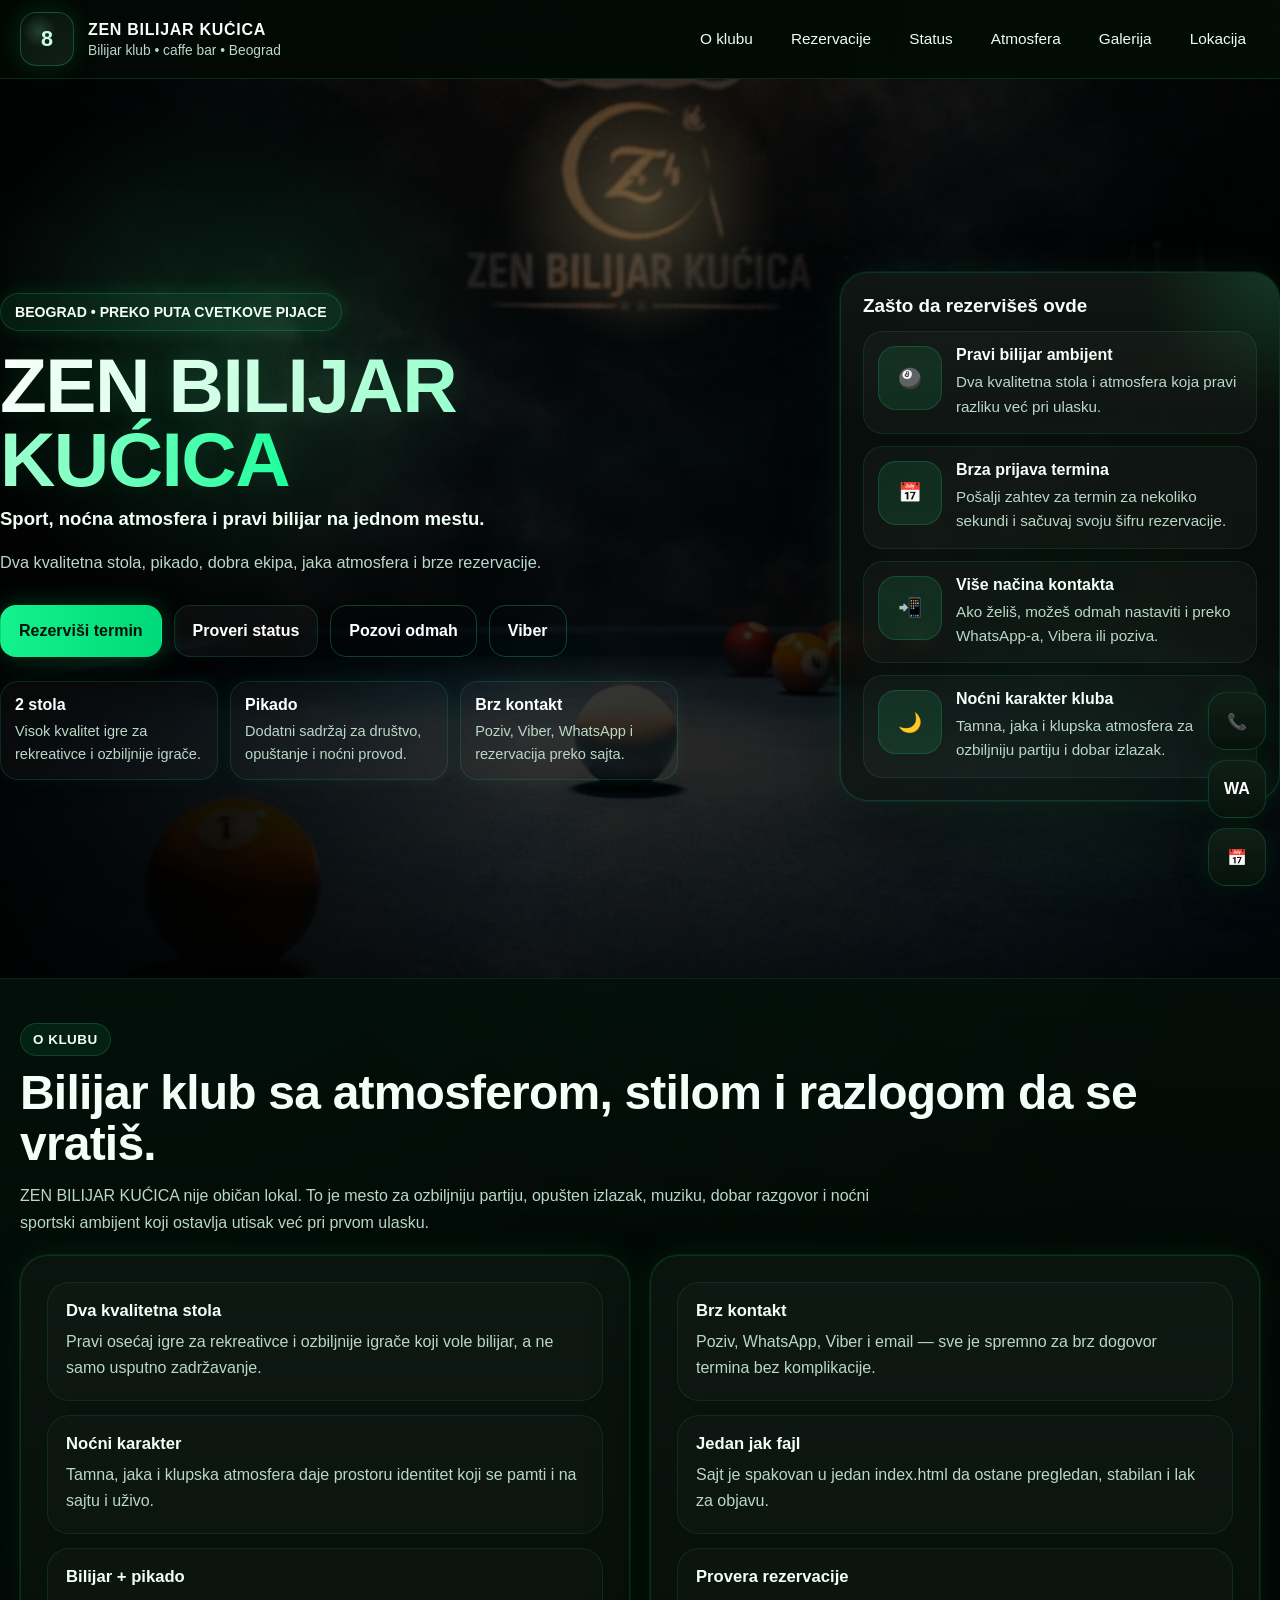
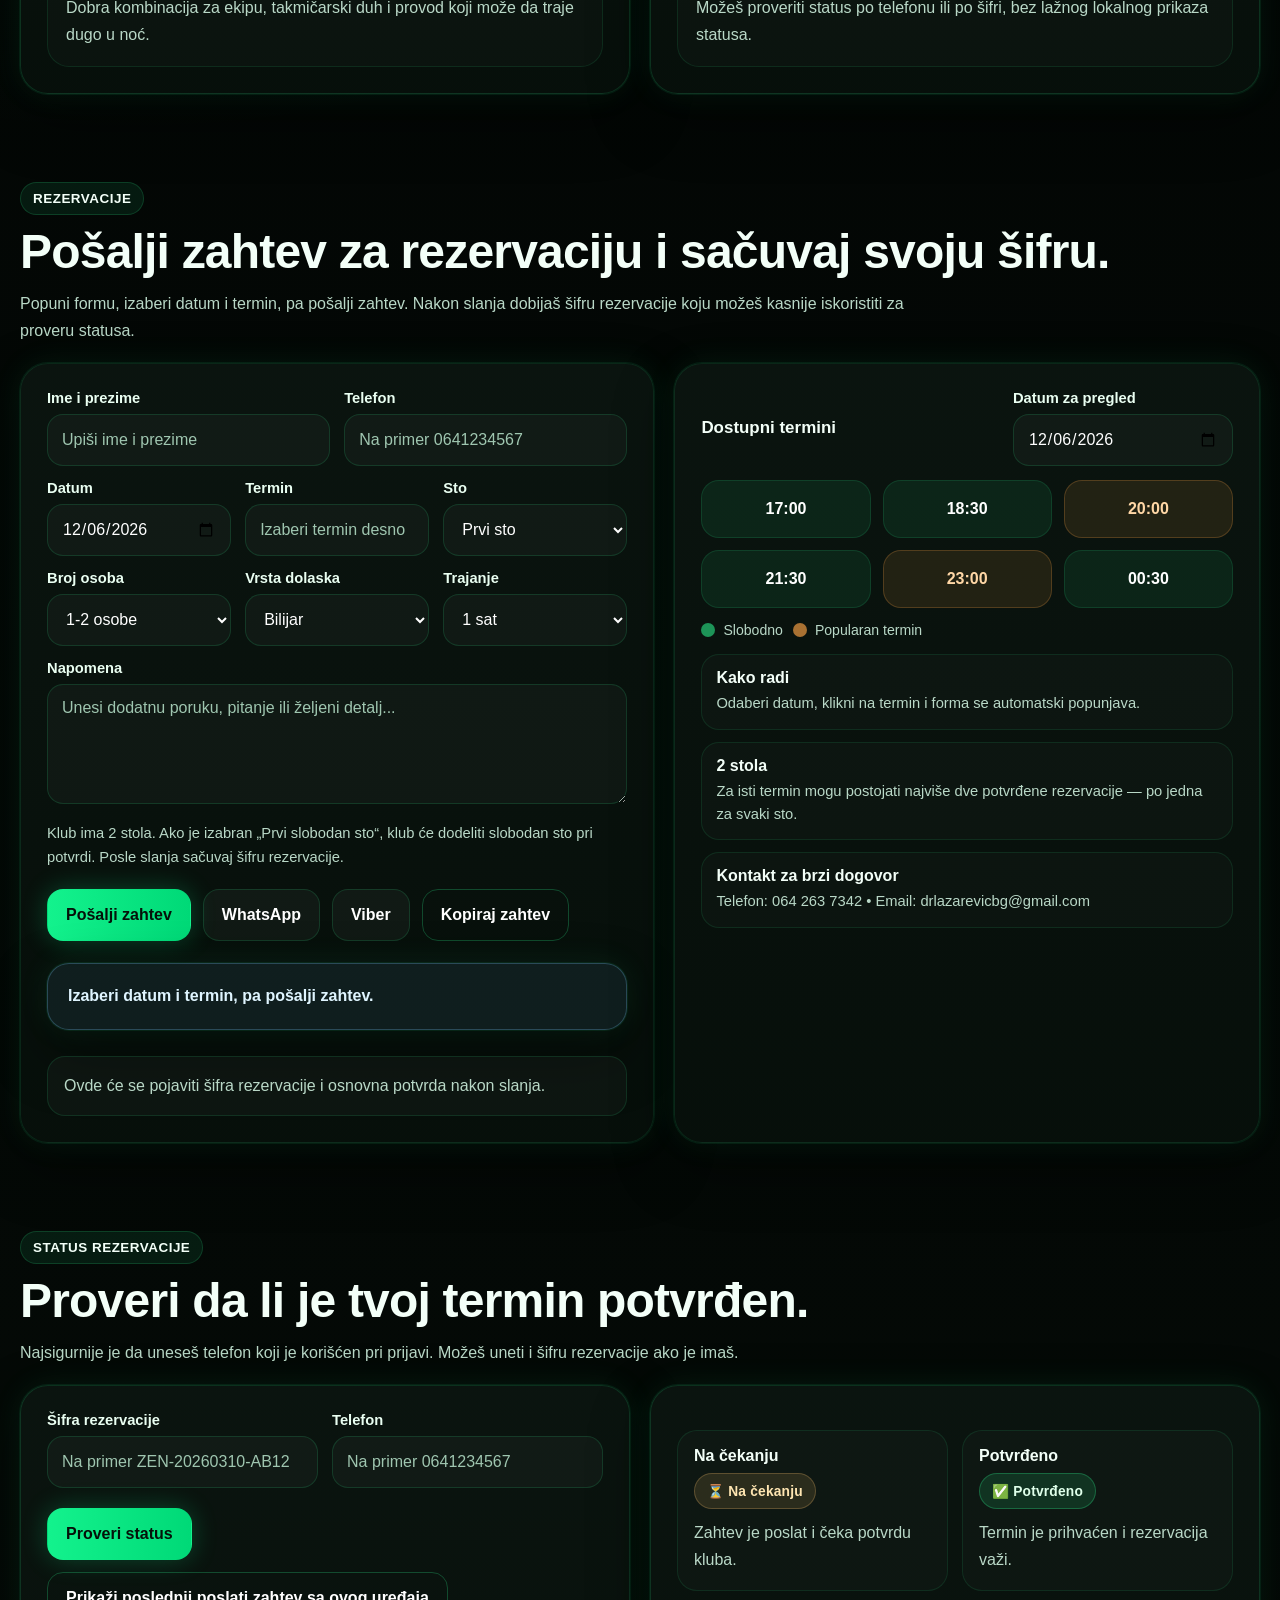
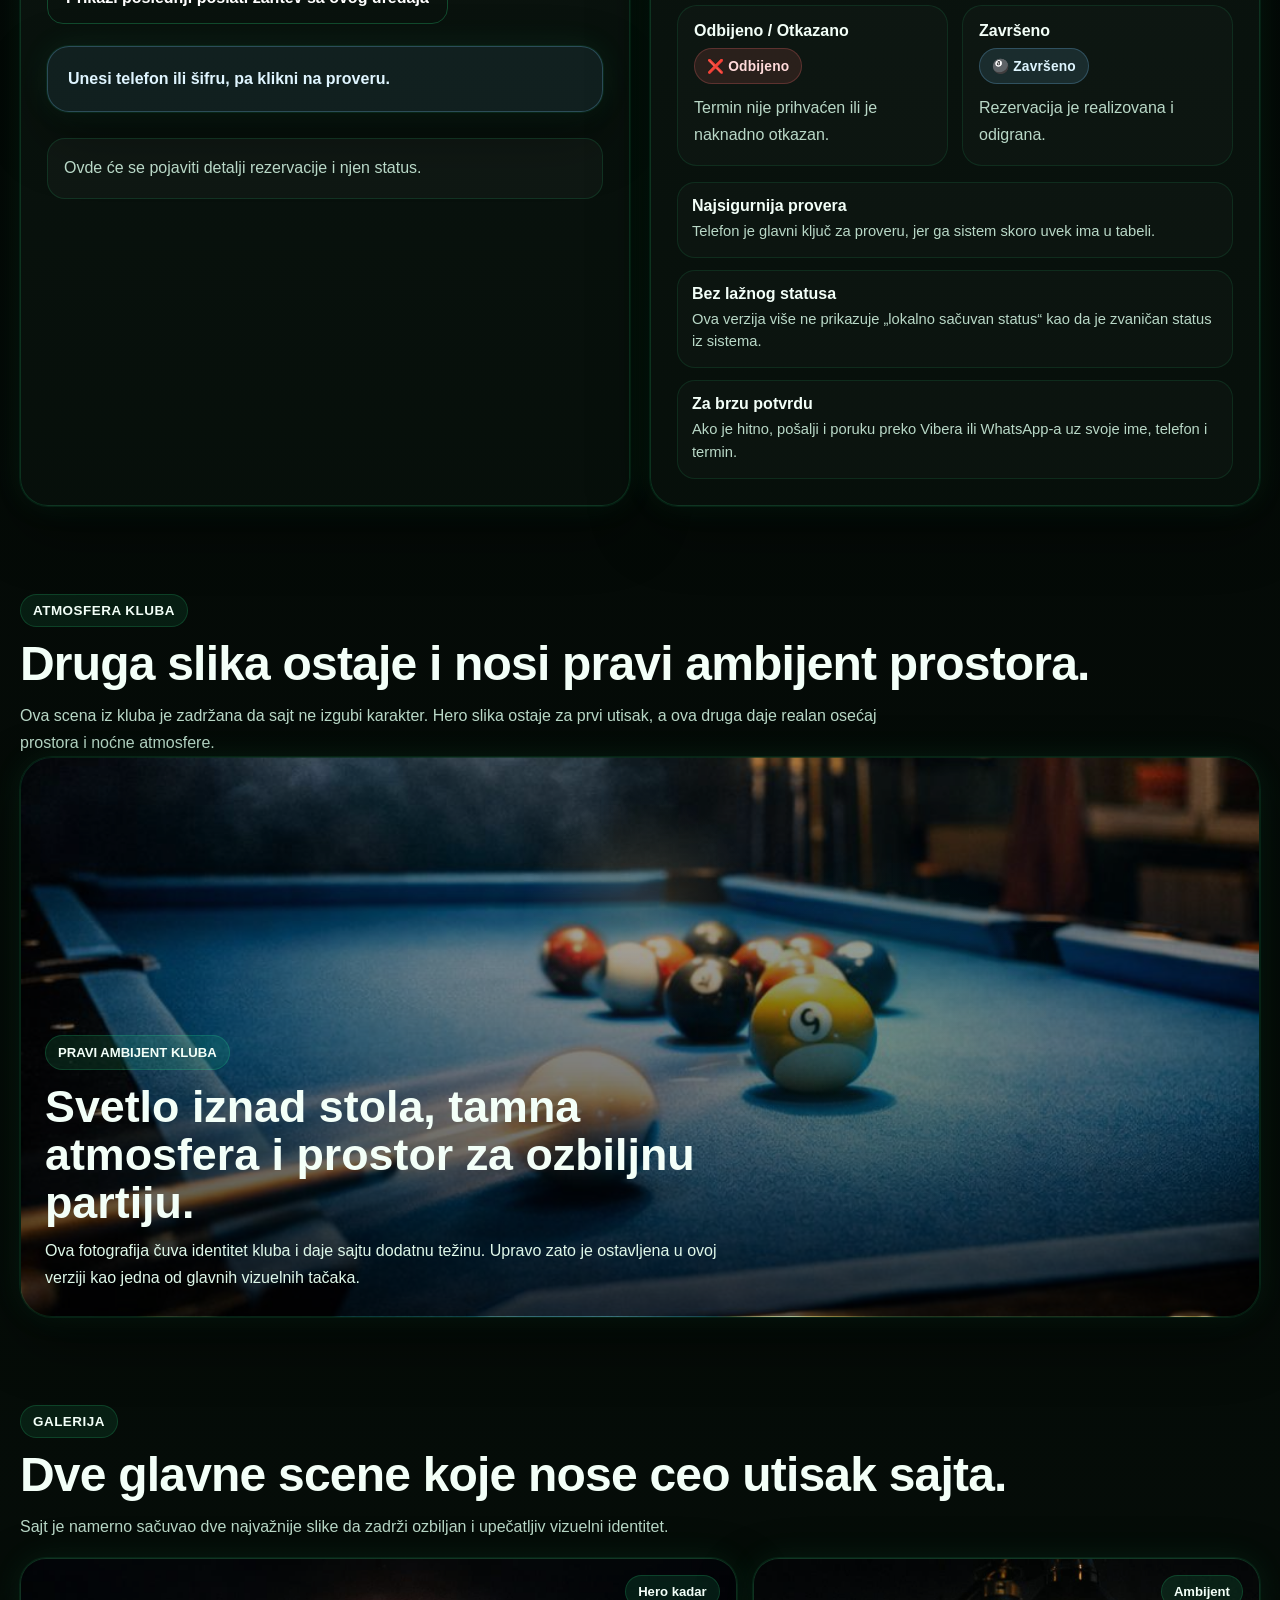
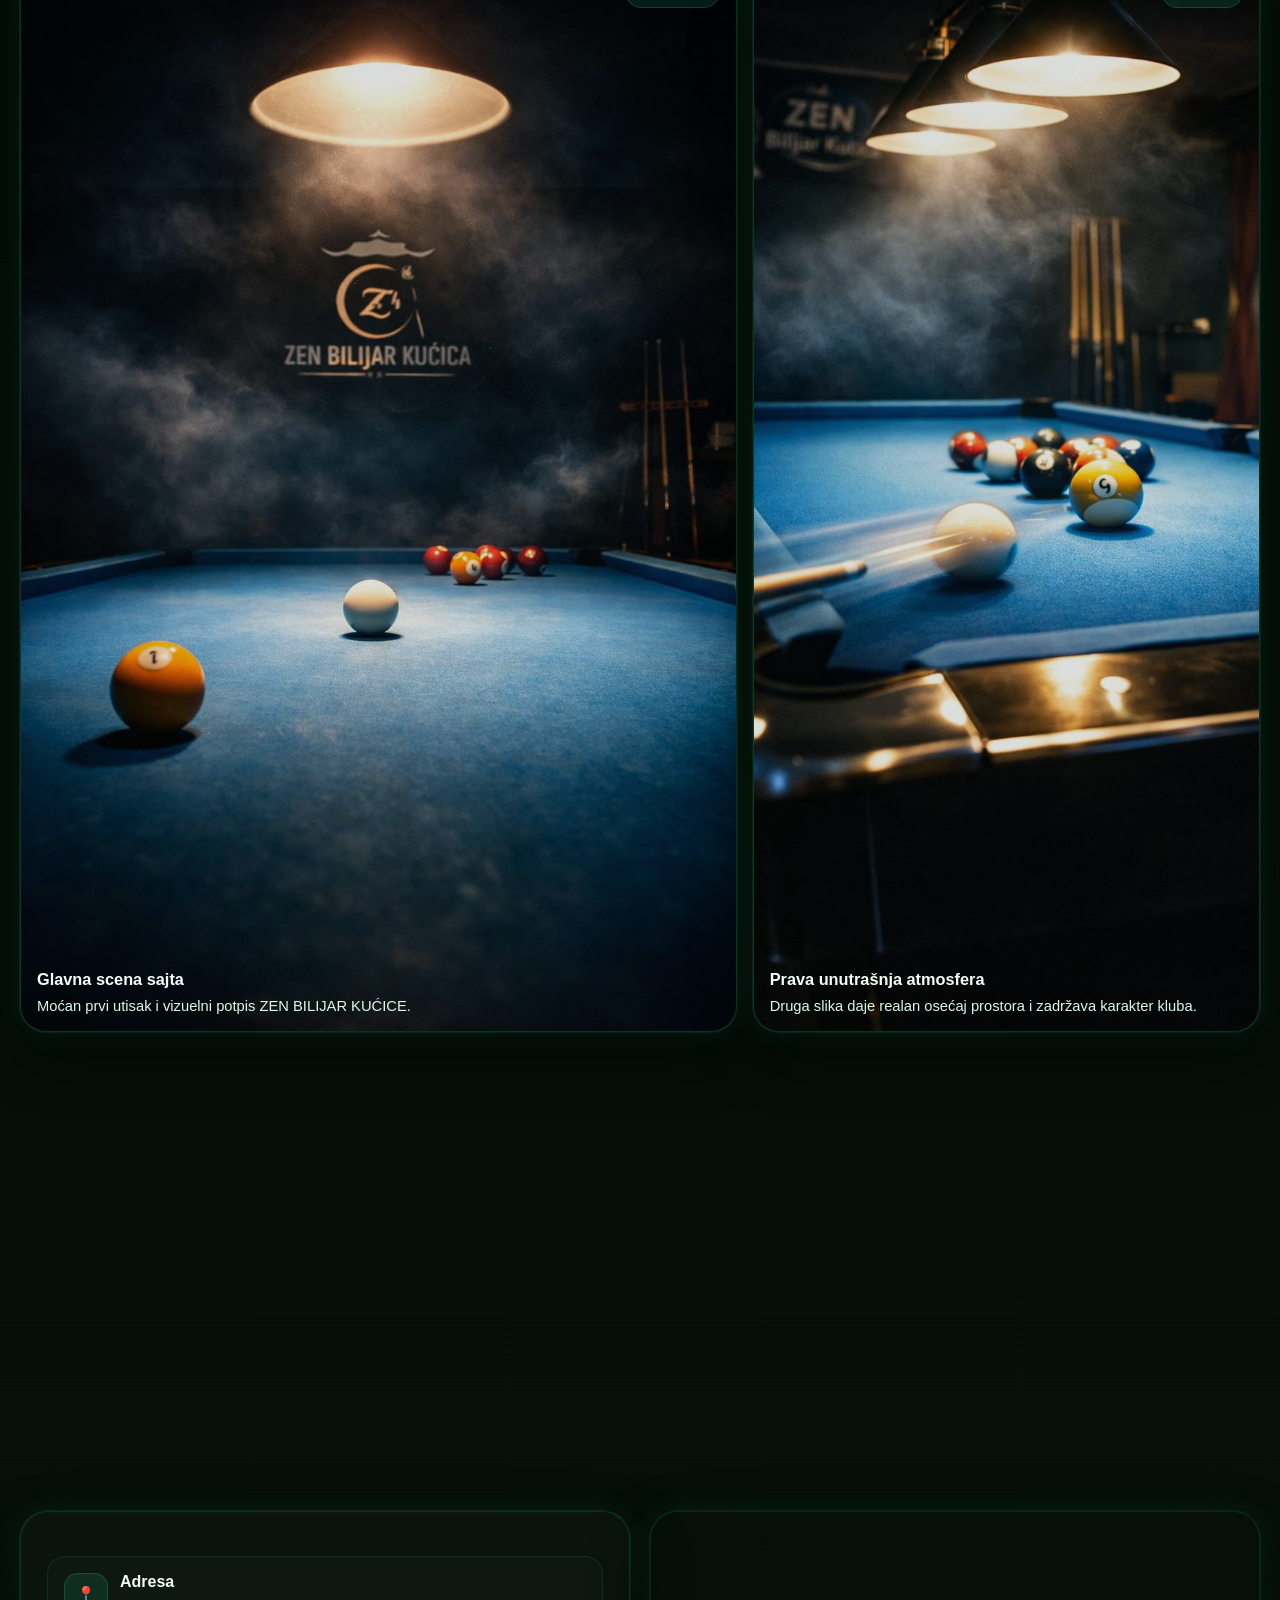
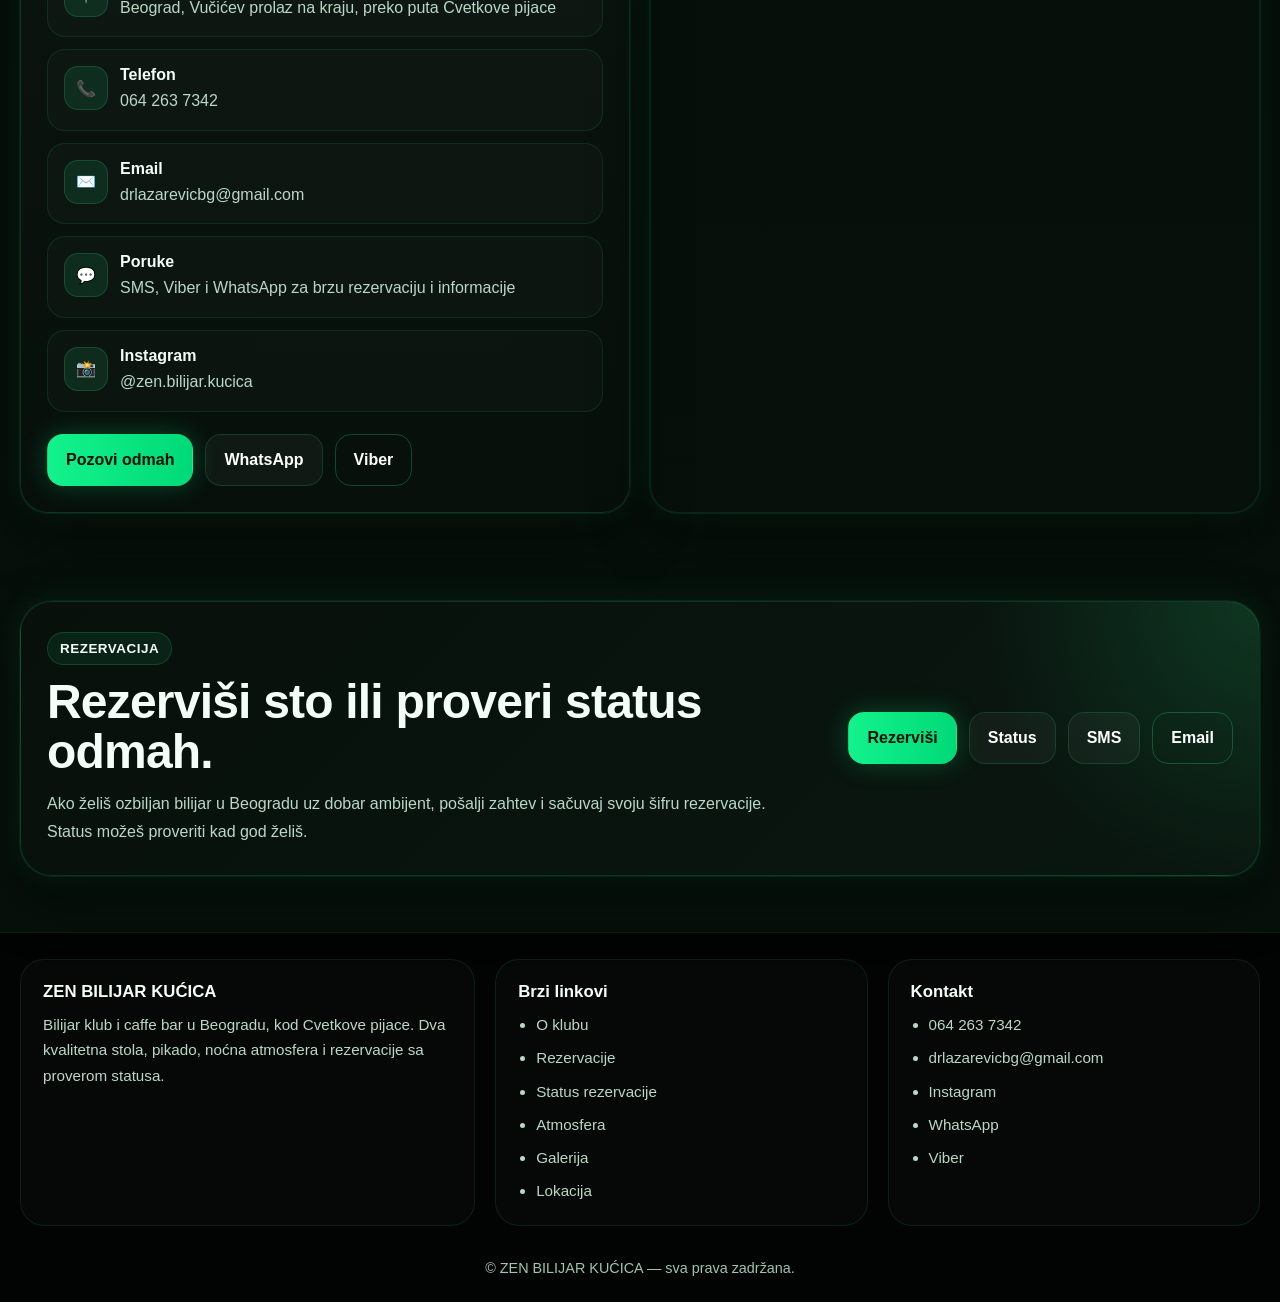
==== commit bcb217c3: "Update reservation status messages and logic" ====
--- a/index.html
+++ b/index.html
@@ -1085,16 +1085,15 @@
             </div>
             <div class="stack-card">
               <h3>Provera rezervacije</h3>
-              <p>Svaki zahtev dobija svoju šifru kako bi gost kasnije mogao da proveri status prijave.</p>
+              <p>Možeš proveriti status po telefonu ili po šifri, bez lažnog lokalnog prikaza statusa.</p>
             </div>
           </div>
         </div>
       </div>
     </div>
   </section>
-  
-  
-    <section class="section" id="rezervacije">
+
+  <section class="section" id="rezervacije">
     <div class="container">
       <span class="section-kicker reveal">Rezervacije</span>
       <h2 class="section-title reveal">Pošalji zahtev za rezervaciju i sačuvaj svoju šifru.</h2>
@@ -1170,7 +1169,7 @@
             </div>
 
             <p class="res-note">
-              Posle slanja sačuvaj šifru rezervacije. Ta šifra služi za kasniju proveru statusa.
+              Klub ima 2 stola. Ako je izabran „Prvi slobodan sto“, klub će dodeliti slobodan sto pri potvrdi. Posle slanja sačuvaj šifru rezervacije.
             </p>
 
             <div class="res-actions">
@@ -1212,8 +1211,8 @@
               <span>Odaberi datum, klikni na termin i forma se automatski popunjava.</span>
             </div>
             <div class="mini-item">
-              <strong>Statusi rezervacije</strong>
-              <span>Rezervacija može biti na čekanju, potvrđena, otkazana ili završena.</span>
+              <strong>2 stola</strong>
+              <span>Za isti termin mogu postojati najviše dve potvrđene rezervacije — po jedna za svaki sto.</span>
             </div>
             <div class="mini-item">
               <strong>Kontakt za brzi dogovor</strong>
@@ -1230,7 +1229,7 @@
       <span class="section-kicker reveal">Status rezervacije</span>
       <h2 class="section-title reveal">Proveri da li je tvoj termin potvrđen.</h2>
       <p class="section-desc reveal">
-        Unesi šifru rezervacije ili broj telefona koji je korišćen pri prijavi i proveri status svog zahteva.
+        Najsigurnije je da uneseš telefon koji je korišćen pri prijavi. Možeš uneti i šifru rezervacije ako je imaš.
       </p>
 
       <div class="grid-2" style="margin-top:18px;">
@@ -1249,11 +1248,11 @@
 
             <div class="res-actions">
               <button type="button" class="btn btn-primary" id="lookupBtn">Proveri status</button>
-              <button type="button" class="btn btn-outline" id="loadLatestBtn">Prikaži poslednju moju rezervaciju</button>
+              <button type="button" class="btn btn-outline" id="loadLatestBtn">Prikaži poslednji poslati zahtev sa ovog uređaja</button>
             </div>
 
             <div class="res-status info" id="lookupStatus">
-              Unesi šifru ili telefon, pa klikni na proveru.
+              Unesi telefon ili šifru, pa klikni na proveru.
             </div>
 
             <div class="result-box empty" id="lookupResult">
@@ -1277,8 +1276,8 @@
             </div>
 
             <div class="status-card">
-              <h4>Otkazano</h4>
-              <div class="status-pill pill-cancelled">❌ Otkazano</div>
+              <h4>Odbijeno / Otkazano</h4>
+              <div class="status-pill pill-cancelled">❌ Odbijeno</div>
               <p class="section-desc" style="margin-top:10px;">Termin nije prihvaćen ili je naknadno otkazan.</p>
             </div>
 
@@ -1291,16 +1290,16 @@
 
           <div class="mini-list">
             <div class="mini-item">
-              <strong>Sačuvaj šifru</strong>
-              <span>Nakon slanja rezervacije obavezno sačuvaj kod koji dobiješ na sajtu.</span>
+              <strong>Najsigurnija provera</strong>
+              <span>Telefon je glavni ključ za proveru, jer ga sistem skoro uvek ima u tabeli.</span>
+            </div>
+            <div class="mini-item">
+              <strong>Bez lažnog statusa</strong>
+              <span>Ova verzija više ne prikazuje „lokalno sačuvan status“ kao da je zvaničan status iz sistema.</span>
             </div>
             <div class="mini-item">
               <strong>Za brzu potvrdu</strong>
-              <span>Ako je hitno, pošalji i poruku preko Vibera ili WhatsApp-a uz svoju šifru rezervacije.</span>
-            </div>
-            <div class="mini-item">
-              <strong>Jasna provera</strong>
-              <span>Status i osnovni detalji rezervacije prikazuju se odmah nakon pretrage.</span>
+              <span>Ako je hitno, pošalji i poruku preko Vibera ili WhatsApp-a uz svoje ime, telefon i termin.</span>
             </div>
           </div>
         </div>
@@ -1517,18 +1516,17 @@
     <a href="https://wa.me/381642637342" target="_blank" rel="noopener" title="WhatsApp">WA</a>
     <a href="#rezervacije" title="Rezervacije">📅</a>
   </div>
-  
-  
-  
-  
-    <script>
+
+  <script>
     const WEB_APP_URL = "https://script.google.com/macros/s/AKfycbyukXUq9oUwI8ZfjcGtPFrv4JnqCScdNHPBzbmQijwNuLOdBjz89-YQxrXagiEZaWw00g/exec";
 
     const PHONE_E164 = "381642637342";
-    const PHONE_LOCAL = "0642637342";
     const CLUB_EMAIL = "drlazarevicbg@gmail.com";
-    const STORAGE_KEY = "zen_reservations_v3";
-    const LAST_RES_KEY = "zen_last_reservation_code_v3";
+    const STORAGE_KEY = "zen_reservations_v4";
+    const LAST_RES_KEY = "zen_last_reservation_code_v4";
+
+    const TABLE_OPTIONS = ["Prvi sto", "Drugi sto"];
+    const TIME_SLOTS = ["17:00", "18:30", "20:00", "21:30", "23:00", "00:30"];
 
     const menuBtn = document.getElementById("menuBtn");
     const mobileMenu = document.getElementById("mobileMenu");
@@ -1583,22 +1581,12 @@
     resDate.value = todayStr;
     slotDateMirror.value = todayStr;
 
-    const slotsData = [
-      { time: "17:00", busy: false },
-      { time: "18:30", busy: false },
-      { time: "20:00", busy: true  },
-      { time: "21:30", busy: false },
-      { time: "23:00", busy: true  },
-      { time: "00:30", busy: false }
-    ];
-
     function normalizePhone(phone){
       let value = String(phone || "").trim();
       value = value.replace(/[^\d+]/g, "");
 
       if(value.startsWith("+381")) return "0" + value.slice(4);
       if(value.startsWith("381")) return "0" + value.slice(3);
-
       return value;
     }
 
@@ -1614,9 +1602,18 @@
     function statusClassName(status){
       const s = String(status || "").toLowerCase();
       if(s.includes("potvr")) return "pill-confirmed";
-      if(s.includes("otkaz")) return "pill-cancelled";
+      if(s.includes("odbij") || s.includes("otkaz")) return "pill-cancelled";
       if(s.includes("zavr")) return "pill-completed";
       return "pill-pending";
+    }
+
+    function normalizeStatus(status){
+      const s = String(status || "").trim().toLowerCase();
+      if(s.includes("potvr")) return "Potvrđeno";
+      if(s.includes("odbij")) return "Odbijeno";
+      if(s.includes("otkaz")) return "Otkazano";
+      if(s.includes("zavr")) return "Završeno";
+      return "Na čekanju";
     }
 
     function generateReservationCode(dateValue){
@@ -1660,39 +1657,37 @@
       lookupStatus.textContent = message;
     }
 
+    function syncDates(from, to){
+      to.value = from.value;
+      if(resDate.value !== slotDateMirror.value){
+        resTime.value = "";
+        document.querySelectorAll(".slot").forEach(s => s.classList.remove("active"));
+      }
+      setResStatus("Datum je promenjen. Izaberi termin.", "info");
+    }
+
+    resDate.addEventListener("change", () => syncDates(resDate, slotDateMirror));
+    slotDateMirror.addEventListener("change", () => syncDates(slotDateMirror, resDate));
+
     function renderSlots(){
       slotsWrap.innerHTML = "";
 
-      slotsData.forEach(slot => {
+      TIME_SLOTS.forEach((time, index) => {
         const btn = document.createElement("button");
         btn.type = "button";
-        btn.className = `slot ${slot.busy ? "busy" : "free"}`;
-        btn.textContent = slot.time;
+        btn.className = `slot ${index === 2 || index === 4 ? "busy" : "free"}`;
+        btn.textContent = time;
 
         btn.addEventListener("click", () => {
           document.querySelectorAll(".slot").forEach(s => s.classList.remove("active"));
           btn.classList.add("active");
-          resTime.value = slot.time;
-          setResStatus(`Izabran termin: ${slot.time} za datum ${slotDateMirror.value}. Sada možeš poslati zahtev.`, "ok");
+          resTime.value = time;
+          setResStatus(`Izabran termin: ${time} za datum ${slotDateMirror.value}. Sada možeš poslati zahtev.`, "ok");
         });
 
         slotsWrap.appendChild(btn);
       });
     }
-
-    function syncDates(from, to){
-      to.value = from.value;
-
-      if(resDate.value !== slotDateMirror.value){
-        resTime.value = "";
-        document.querySelectorAll(".slot").forEach(s => s.classList.remove("active"));
-      }
-
-      setResStatus("Datum je promenjen. Izaberi termin.", "info");
-    }
-
-    resDate.addEventListener("change", () => syncDates(resDate, slotDateMirror));
-    slotDateMirror.addEventListener("change", () => syncDates(slotDateMirror, resDate));
 
     renderSlots();
 
@@ -1715,6 +1710,14 @@
 
       if(!data.time){
         return "Izaberi termin.";
+      }
+
+      if(!TIME_SLOTS.includes(data.time)){
+        return "Izaberi termin iz ponuđenih polja.";
+      }
+
+      if(!data.table){
+        return "Izaberi sto.";
       }
 
       return "";
@@ -1782,8 +1785,8 @@
         });
 
         const text = await response.text();
-
         let parsed = null;
+
         try{
           parsed = JSON.parse(text);
         }catch{
@@ -1791,39 +1794,12 @@
         }
 
         if(response.ok){
-          return {
-            ok: true,
-            data: parsed || { raw:text }
-          };
+          return { ok:true, data:parsed || { raw:text } };
         }
 
-        return {
-          ok: false,
-          reason: "http_error",
-          status: response.status,
-          raw: text
-        };
+        return { ok:false, reason:"http_error", status:response.status, raw:text };
       }catch(error){
-        try{
-          const response = await fetch(WEB_APP_URL, {
-            method: "POST",
-            mode: "no-cors",
-            headers: { "Content-Type": "text/plain;charset=utf-8" },
-            body: JSON.stringify(bodyData)
-          });
-
-          return {
-            ok: false,
-            reason: "opaque_response",
-            data: response
-          };
-        }catch(secondError){
-          return {
-            ok: false,
-            reason: "network_error",
-            error: secondError?.message || error?.message || "Greška pri slanju"
-          };
-        }
+        return { ok:false, reason:"network_error", error:error?.message || "Greška pri slanju" };
       }
     }
 
@@ -1835,13 +1811,13 @@
       try{
         const url = new URL(WEB_APP_URL);
         url.searchParams.set("action", "lookupReservation");
+        if(phone) url.searchParams.set("phone", phone);
         if(code) url.searchParams.set("code", code);
-        if(phone) url.searchParams.set("phone", phone);
 
         const response = await fetch(url.toString(), { method: "GET", redirect: "follow" });
         const text = await response.text();
-
         let parsed = null;
+
         try{
           parsed = JSON.parse(text);
         }catch{
@@ -1856,6 +1832,23 @@
       }catch(error){
         return { ok:false, reason:"lookup_failed", error:error?.message || "Greška pri proveri statusa" };
       }
+    }
+
+    function normalizeRecord(data){
+      return {
+        code: data.code || "",
+        name: data.name || data.ime || "",
+        phone: normalizePhone(data.phone || data.telefon || ""),
+        date: data.date || data.datum || "",
+        time: data.time || data.vreme || "",
+        table: data.table || data.sto || data["Šta želite da rezervišete"] || data.what || "",
+        people: data.people || data.osobe || "",
+        type: data.type || data.vrsta || "",
+        duration: data.duration || data.trajanje || "",
+        note: data.note || data.napomena || "",
+        status: normalizeStatus(data.status || data.STATUS || ""),
+        createdAt: data.createdAt || data.timestamp || new Date().toISOString()
+      };
     }
 
     function renderSubmitResult(record, backendOk){
@@ -1866,18 +1859,19 @@
         <div class="code-box">${escapeHtml(record.code)}</div>
         <div style="margin-top:10px;">
           Datum: <strong>${escapeHtml(record.date)}</strong> • Termin: <strong>${escapeHtml(record.time)}</strong><br>
+          Sto: <strong>${escapeHtml(record.table)}</strong><br>
           Status: <strong>${escapeHtml(record.status)}</strong><br>
           ${backendOk
             ? 'Zahtev je uspešno prosleđen sistemu kluba.'
-            : 'Zahtev je sačuvan na ovom uređaju, ali potvrda slanja ka sistemu kluba nije pouzdano potvrđena. Pošalji i preko WhatsApp-a, Vibera ili poziva.'}
+            : 'Zahtev nije pouzdano potvrđen od strane servera. Pošalji i preko WhatsApp-a, Vibera ili poziva.'}
         </div>
       `;
     }
 
-    function renderLookupResult(record){
+    function renderLookupResult(record, isLocalOnly = false){
       lookupResult.className = "result-box";
       lookupResult.innerHTML = `
-        <strong>Detalji rezervacije</strong><br><br>
+        <strong>${isLocalOnly ? "Poslednji poslati zahtev sa ovog uređaja" : "Detalji rezervacije"}</strong><br><br>
         Šifra: <strong>${escapeHtml(record.code || "-")}</strong><br>
         Ime: <strong>${escapeHtml(record.name || "-")}</strong><br>
         Telefon: <strong>${escapeHtml(record.phone || "-")}</strong><br>
@@ -1894,18 +1888,18 @@
       `;
     }
 
-    function findLocalReservation(code, phone){
-      const normalizedPhone = normalizePhone(phone || "");
+    function tryFindLocalByPhoneOrCode(code, phone){
       const all = getReservations();
+      const normalizedPhone = normalizePhone(phone);
 
       if(code){
-        const byCode = all.find(item => String(item.code).toUpperCase() === String(code).trim().toUpperCase());
-        if(byCode) return byCode;
+        const foundByCode = all.find(item => String(item.code || "").trim().toUpperCase() === String(code).trim().toUpperCase());
+        if(foundByCode) return foundByCode;
       }
 
       if(normalizedPhone){
-        const byPhone = all.find(item => normalizePhone(item.phone) === normalizedPhone);
-        if(byPhone) return byPhone;
+        const foundByPhone = all.find(item => normalizePhone(item.phone) === normalizedPhone);
+        if(foundByPhone) return foundByPhone;
       }
 
       return null;
@@ -1921,6 +1915,18 @@
       submitResult.className = "result-box empty";
       submitResult.textContent = "Sačekaj trenutak...";
 
+      const localConflict = getReservations().find(item => {
+        const sameDate = item.date === record.date;
+        const sameTime = item.time === record.time;
+        const sameTable = item.table === record.table;
+        const activeStatus = !["Odbijeno", "Otkazano"].includes(normalizeStatus(item.status));
+        return sameDate && sameTime && sameTable && activeStatus;
+      });
+
+      if(record.table !== "Prvi slobodan sto" && localConflict){
+        setResStatus("Na ovom uređaju već postoji zahtev za isti datum, termin i sto. Izaberi drugi sto ili drugi termin.", "warn");
+      }
+
       const backendResult = await postToBackend(record);
 
       saveLocalReservation(record);
@@ -1928,8 +1934,13 @@
       if(backendResult.ok){
         setResStatus("Zahtev je uspešno poslat. Sačuvaj šifru rezervacije.", "ok");
         renderSubmitResult(record, true);
+        reservationForm.reset();
+        resDate.value = todayStr;
+        slotDateMirror.value = todayStr;
+        resTime.value = "";
+        document.querySelectorAll(".slot").forEach(s => s.classList.remove("active"));
       }else{
-        setResStatus("Zahtev je sačuvan, ali slanje sistemu kluba nije pouzdano potvrđeno. Pošalji i preko WhatsApp-a, Vibera ili poziva.", "warn");
+        setResStatus("Server nije pouzdano potvrdio prijem. Sačuvaj šifru i pošalji i preko WhatsApp-a, Vibera ili poziva.", "warn");
         renderSubmitResult(record, false);
       }
     });
@@ -1939,71 +1950,54 @@
       const phone = normalizePhone(lookupPhone.value.trim());
 
       if(!code && !phone){
-        setLookupStatus("Unesi šifru rezervacije ili telefon.", "err");
+        setLookupStatus("Unesi telefon ili šifru rezervacije.", "err");
         lookupResult.className = "result-box empty";
         lookupResult.textContent = "Nema podataka za proveru.";
         return;
       }
 
       setLookupStatus("Provera statusa je u toku...", "info");
+      lookupResult.className = "result-box empty";
+      lookupResult.textContent = "Sačekaj trenutak...";
 
       const backendResult = await fetchStatusFromBackend(code, phone);
 
       if(backendResult.ok && backendResult.data){
-        const data = backendResult.data.reservation || backendResult.data.data || backendResult.data;
-
-        if(data && (data.code || data.phone)){
-          renderLookupResult(data);
-          setLookupStatus(`Status pronađen: ${data.status || "Na čekanju"}`, "ok");
-
-          if(data.code){
-            saveLocalReservation({
-              code: data.code || "",
-              name: data.name || "",
-              phone: data.phone || "",
-              date: data.date || "",
-              time: data.time || "",
-              table: data.table || "",
-              people: data.people || "",
-              type: data.type || "",
-              duration: data.duration || "",
-              note: data.note || "",
-              status: data.status || "Na čekanju",
-              createdAt: data.createdAt || new Date().toISOString()
-            });
-          }
-
+        const raw = backendResult.data.reservation || backendResult.data.data || backendResult.data.result || backendResult.data;
+        if(raw){
+          const record = normalizeRecord(raw);
+          renderLookupResult(record, false);
+          setLookupStatus(`Status pronađen: ${record.status}`, "ok");
+          saveLocalReservation(record);
           return;
         }
       }
 
-      const localRecord = findLocalReservation(code, phone);
-
-      if(localRecord){
-        renderLookupResult(localRecord);
-        setLookupStatus(`Prikazan je lokalno sačuvan status: ${localRecord.status}`, "warn");
+      const localDraft = tryFindLocalByPhoneOrCode(code, phone);
+      if(localDraft){
+        renderLookupResult(localDraft, true);
+        setLookupStatus("Server nije vratio rezultat. Prikazan je samo poslednji poslati zahtev sa ovog uređaja, ne i zvaničan status iz sistema.", "warn");
         return;
       }
 
       lookupResult.className = "result-box empty";
       lookupResult.textContent = "Rezervacija nije pronađena.";
-      setLookupStatus("Rezervacija nije pronađena. Proveri šifru ili pošalji upit klubu.", "err");
+      setLookupStatus("Rezervacija nije pronađena. Proveri telefon ili kontaktiraj klub.", "err");
     });
 
     loadLatestBtn.addEventListener("click", () => {
       const latest = getLatestReservation();
-
       if(!latest){
-        setLookupStatus("Na ovom uređaju nema sačuvane poslednje rezervacije.", "err");
+        setLookupStatus("Na ovom uređaju nema sačuvanog poslednjeg zahteva.", "err");
         lookupResult.className = "result-box empty";
-        lookupResult.textContent = "Nema sačuvane rezervacije.";
+        lookupResult.textContent = "Nema sačuvanog zahteva.";
         return;
       }
 
       lookupCode.value = latest.code || "";
       lookupPhone.value = latest.phone || "";
-      renderLookupResult(latest);
-      setLookupStatus(`Prikazana je poslednja sačuvana rezervacija: ${latest.status}`, "ok");
+      renderLookupResult(latest, true);
+      setLookupStatus("Prikazan je poslednji poslati zahtev sa ovog uređaja. Ovo nije automatski zvaničan status iz Google tabele.", "info");
     });
 
     sendWhatsAppBtn.addEventListener("click", () => {
@@ -2039,7 +2033,7 @@
     });
 
     setResStatus("Izaberi datum i termin, pa pošalji zahtev.", "info");
-    setLookupStatus("Unesi šifru ili telefon, pa klikni na proveru.", "info");
+    setLookupStatus("Unesi telefon ili šifru, pa klikni na proveru.", "info");
   </script>
 </body>
 </html>
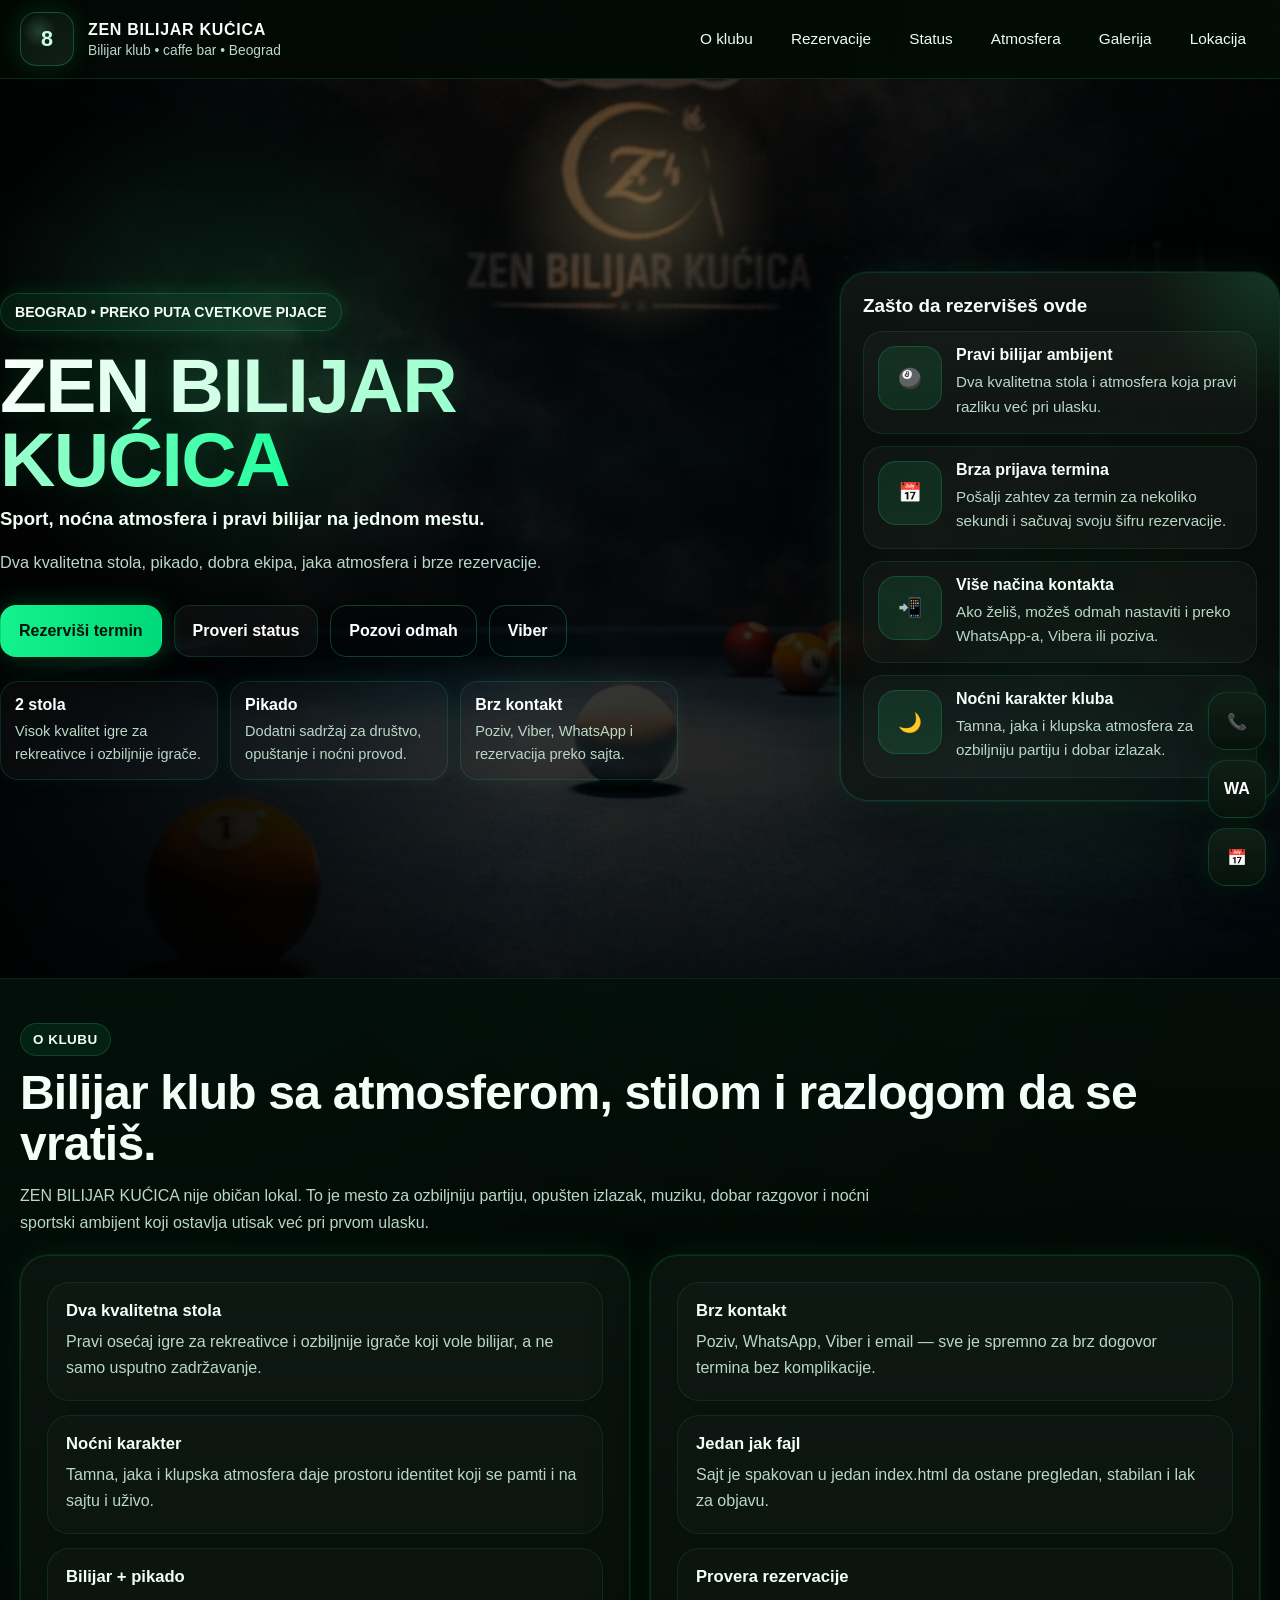
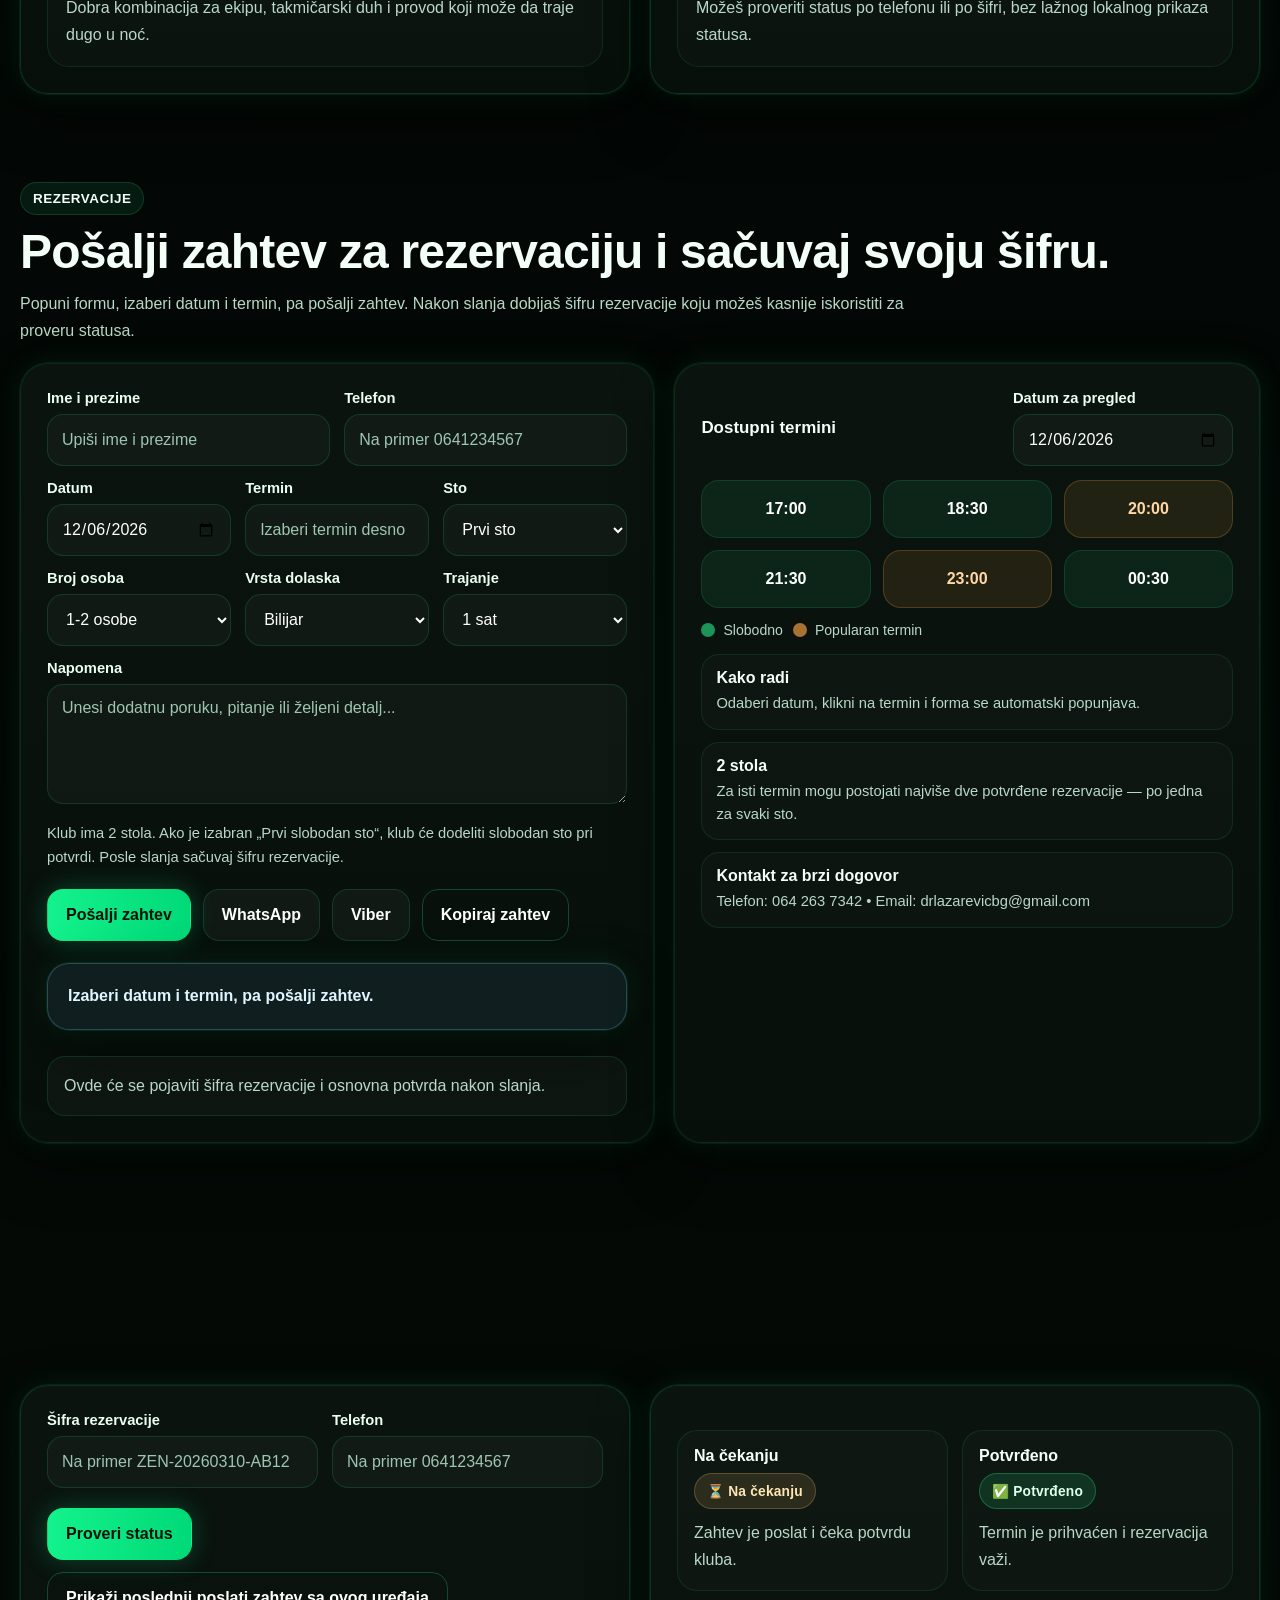
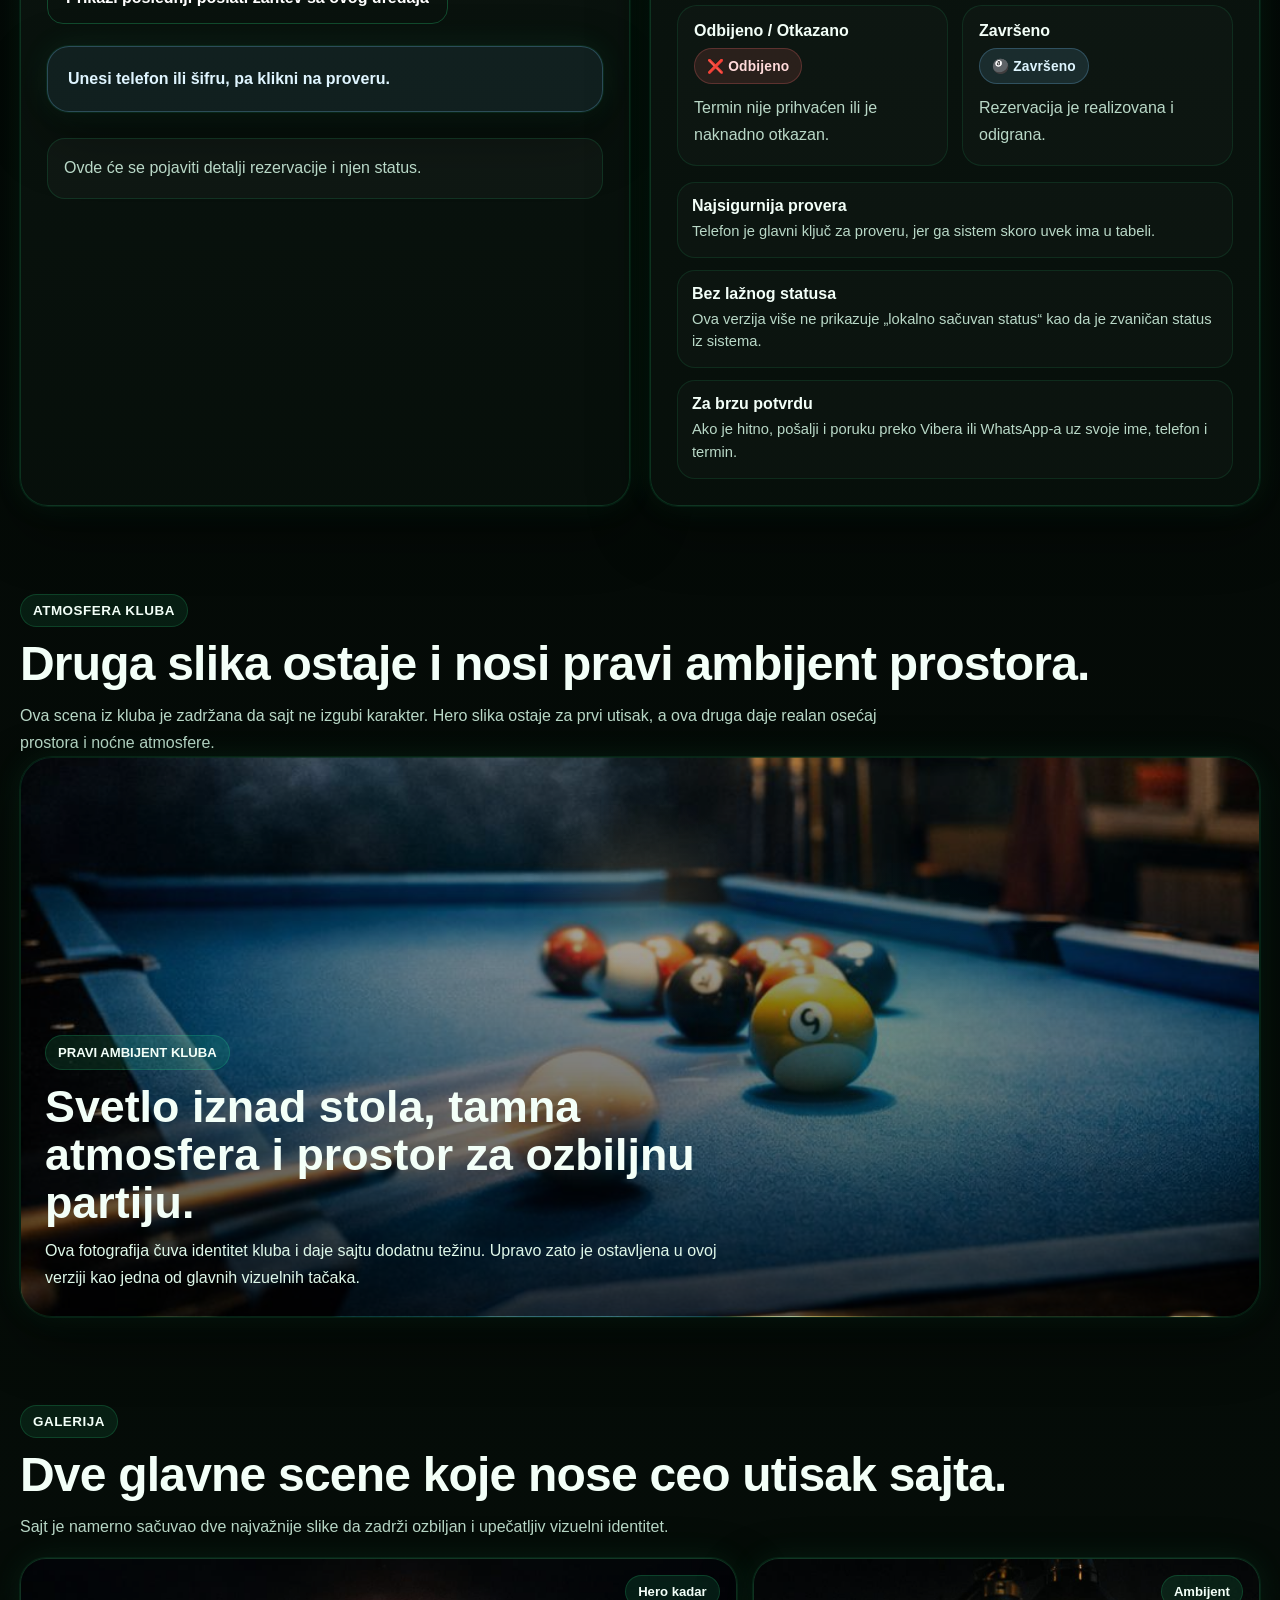
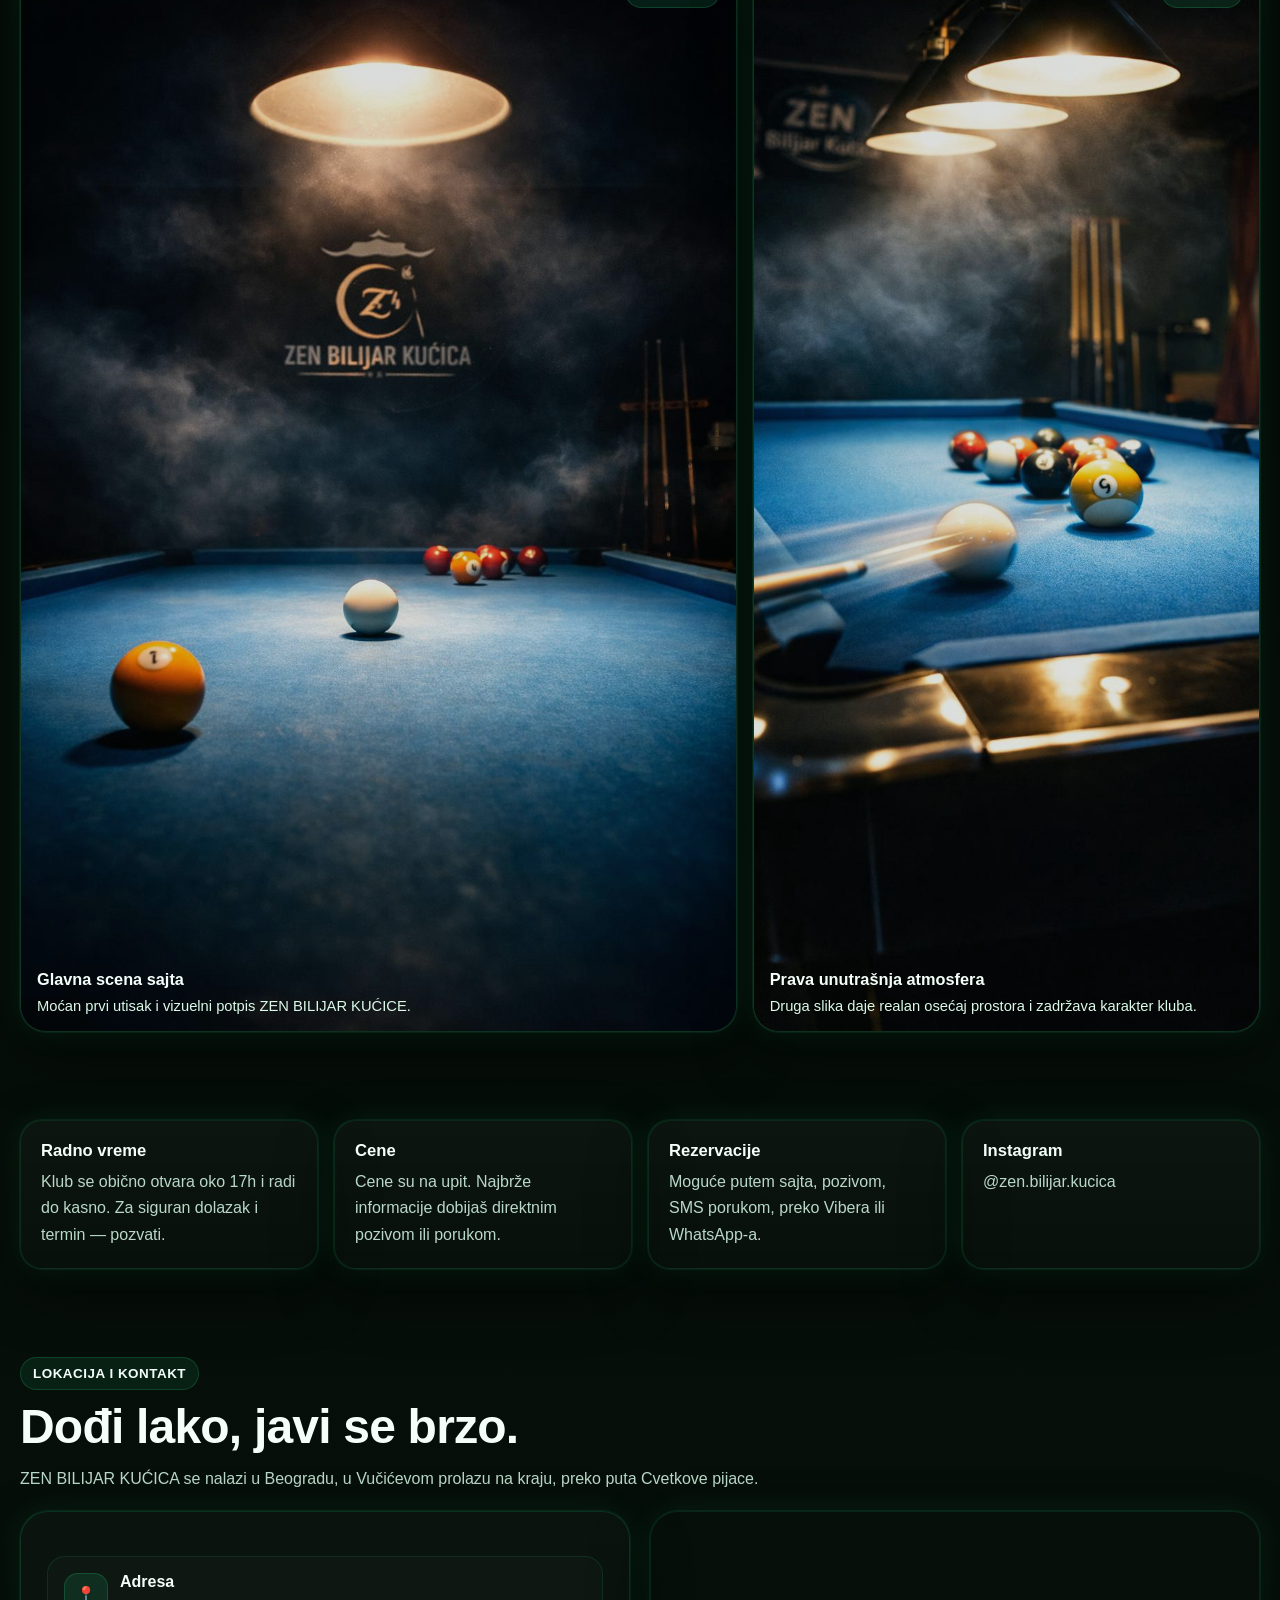
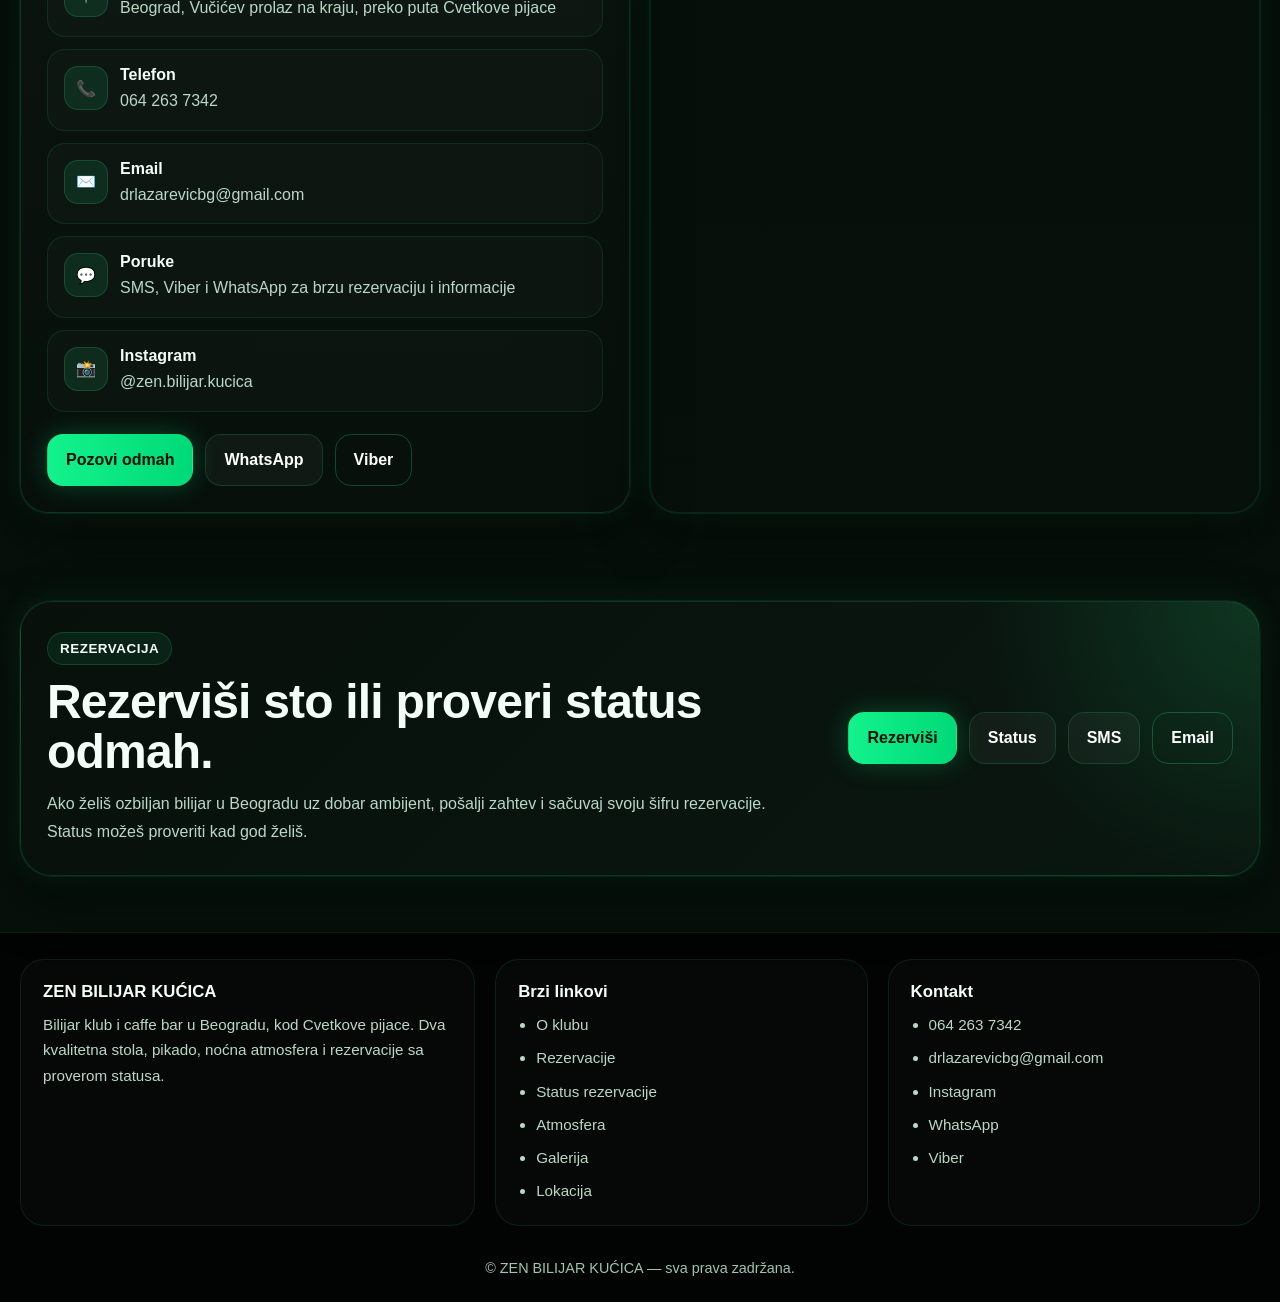
==== commit 4896eeff: "Rename index_fixed.html to index.html" ====
--- a/index.html
+++ b/index.html
@@ -1810,9 +1810,8 @@
 
       try{
         const url = new URL(WEB_APP_URL);
-        url.searchParams.set("action", "lookupReservation");
-        if(phone) url.searchParams.set("phone", phone);
-        if(code) url.searchParams.set("code", code);
+        if(phone) url.searchParams.set("telefon", phone);
+        if(code) url.searchParams.set("sifra", code);
 
         const response = await fetch(url.toString(), { method: "GET", redirect: "follow" });
         const text = await response.text();
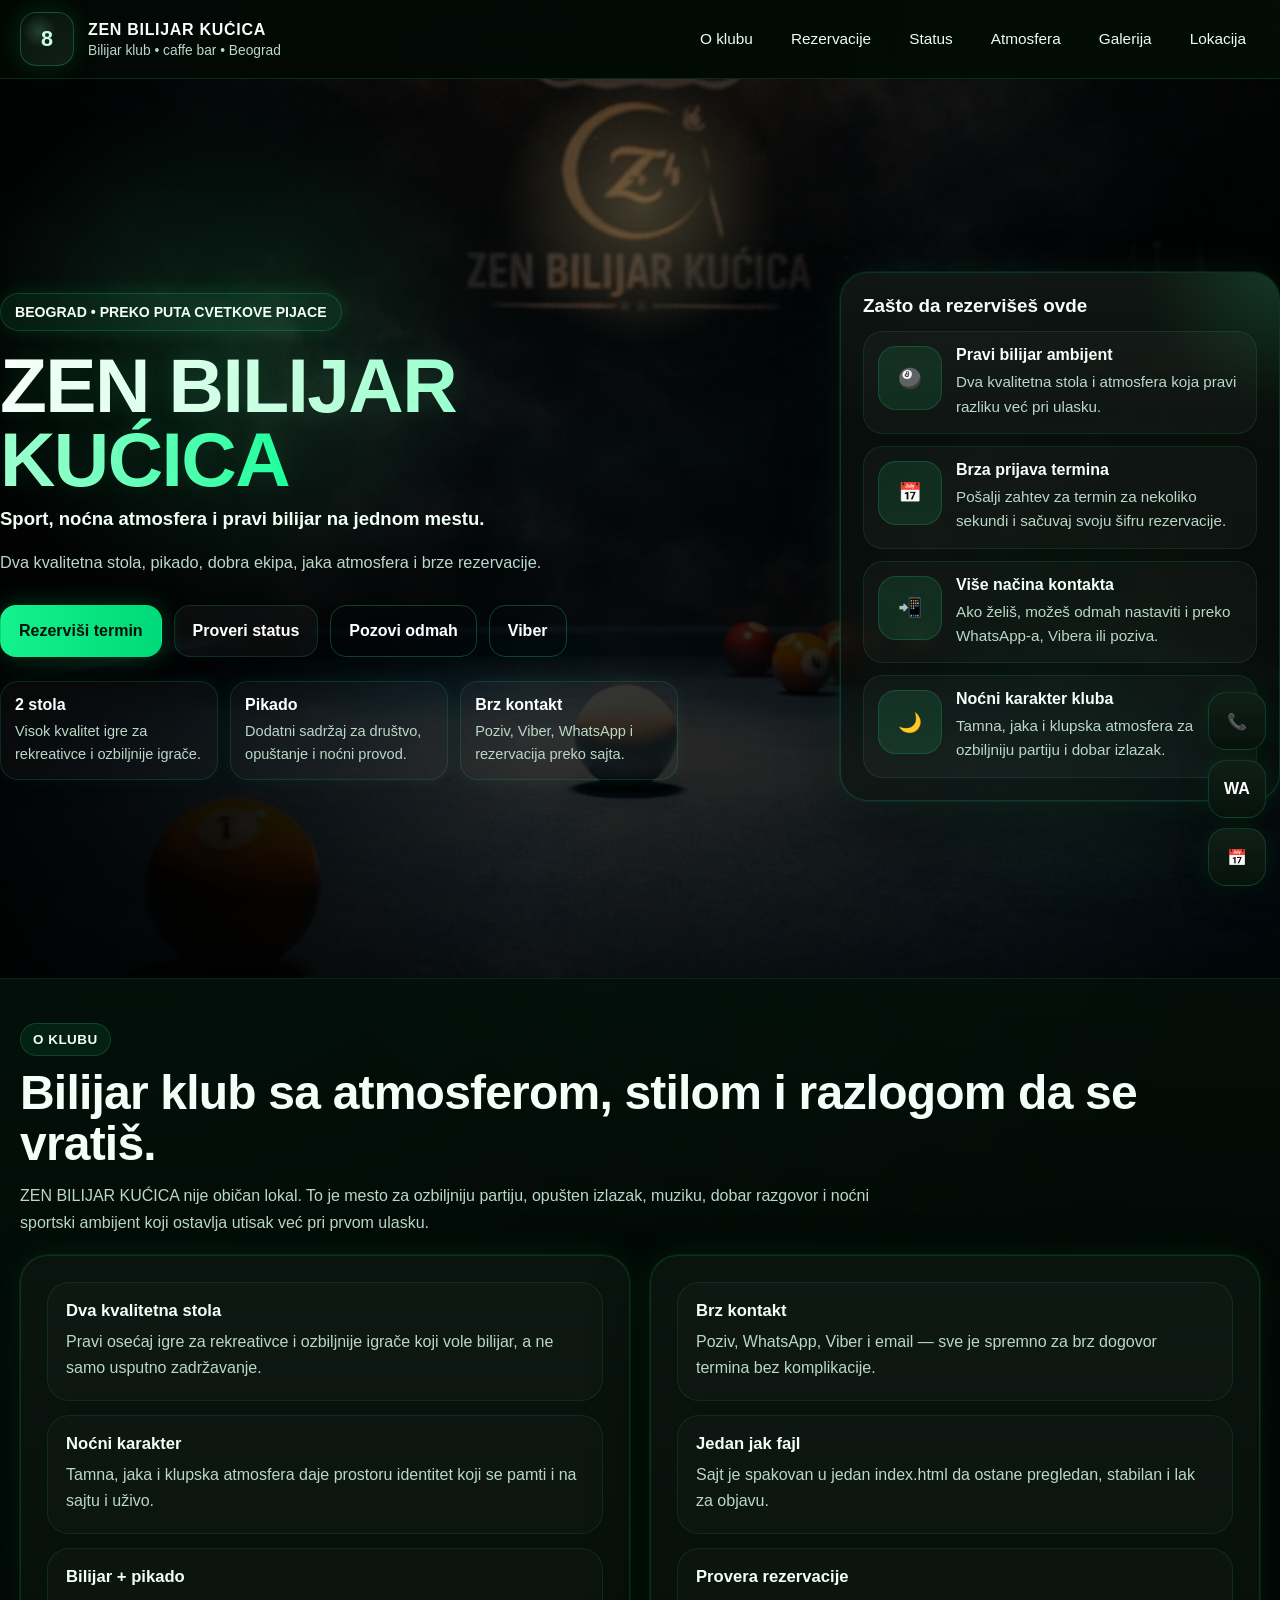
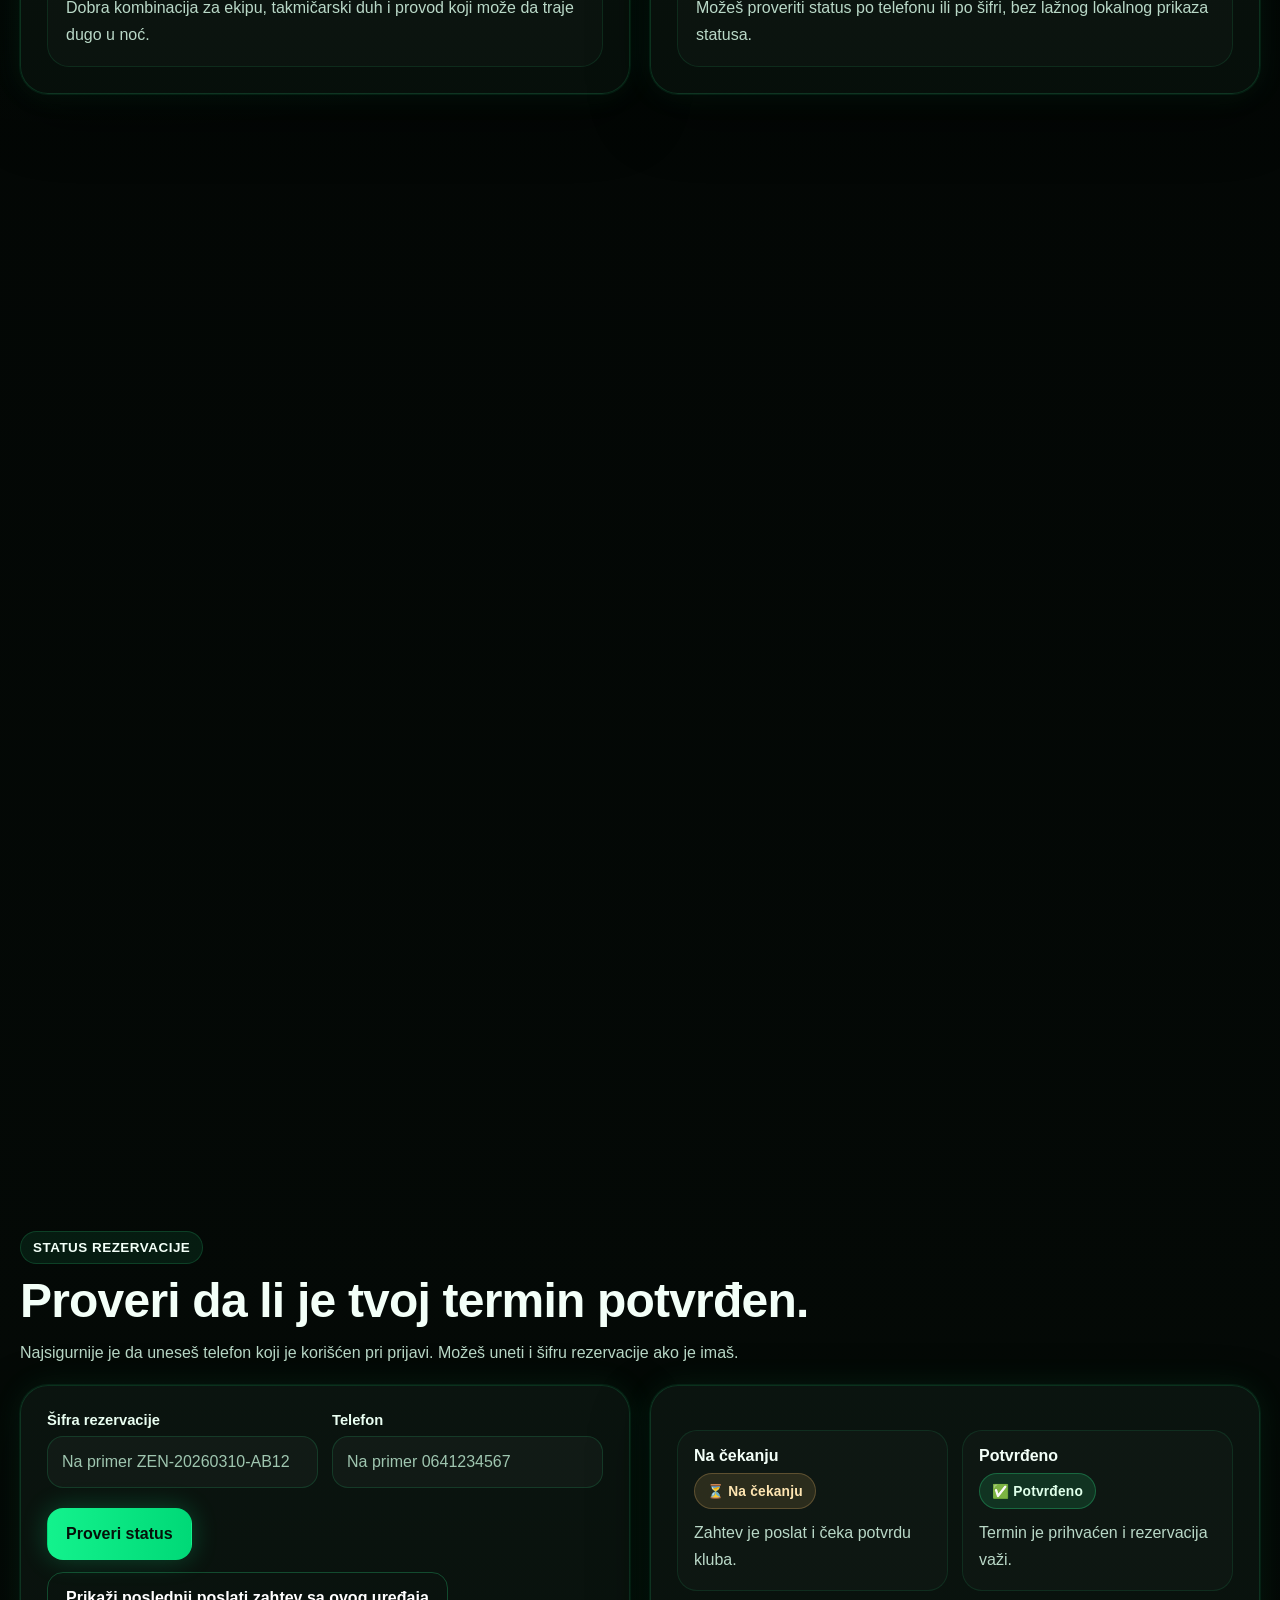
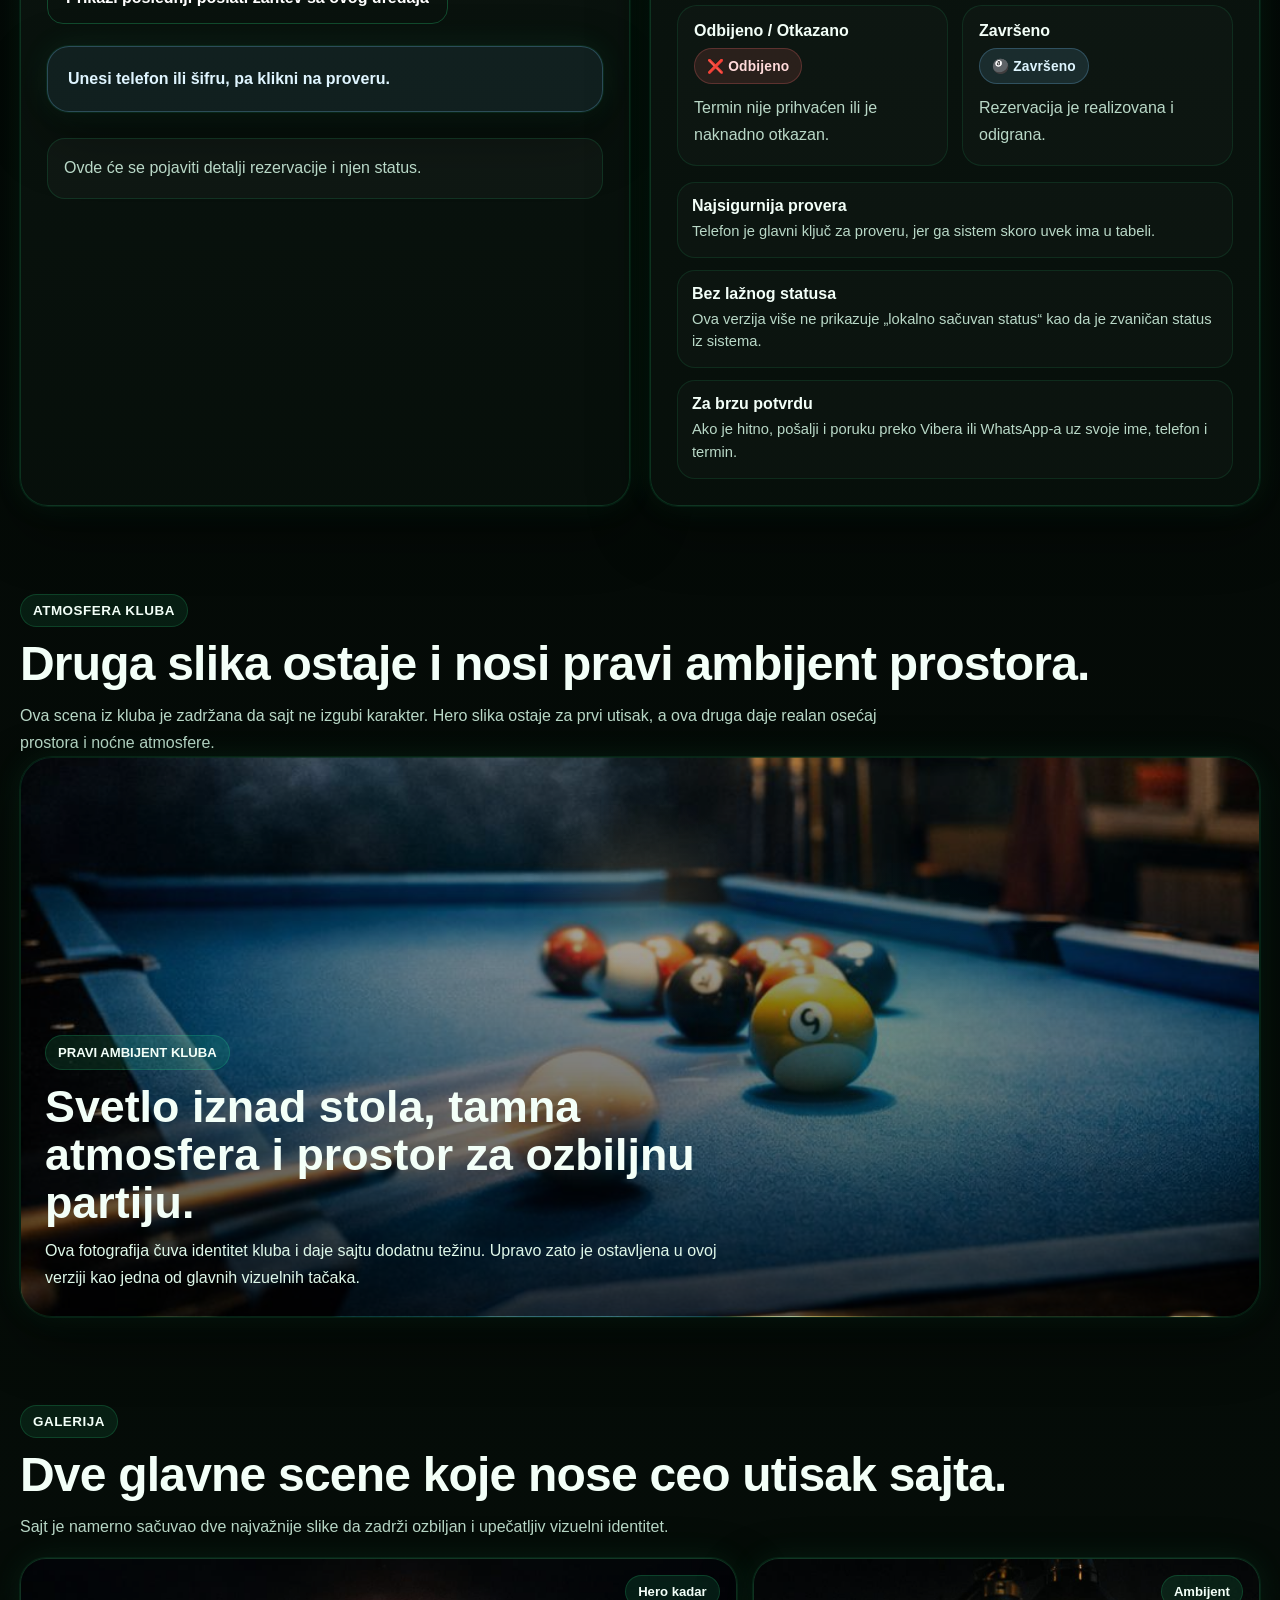
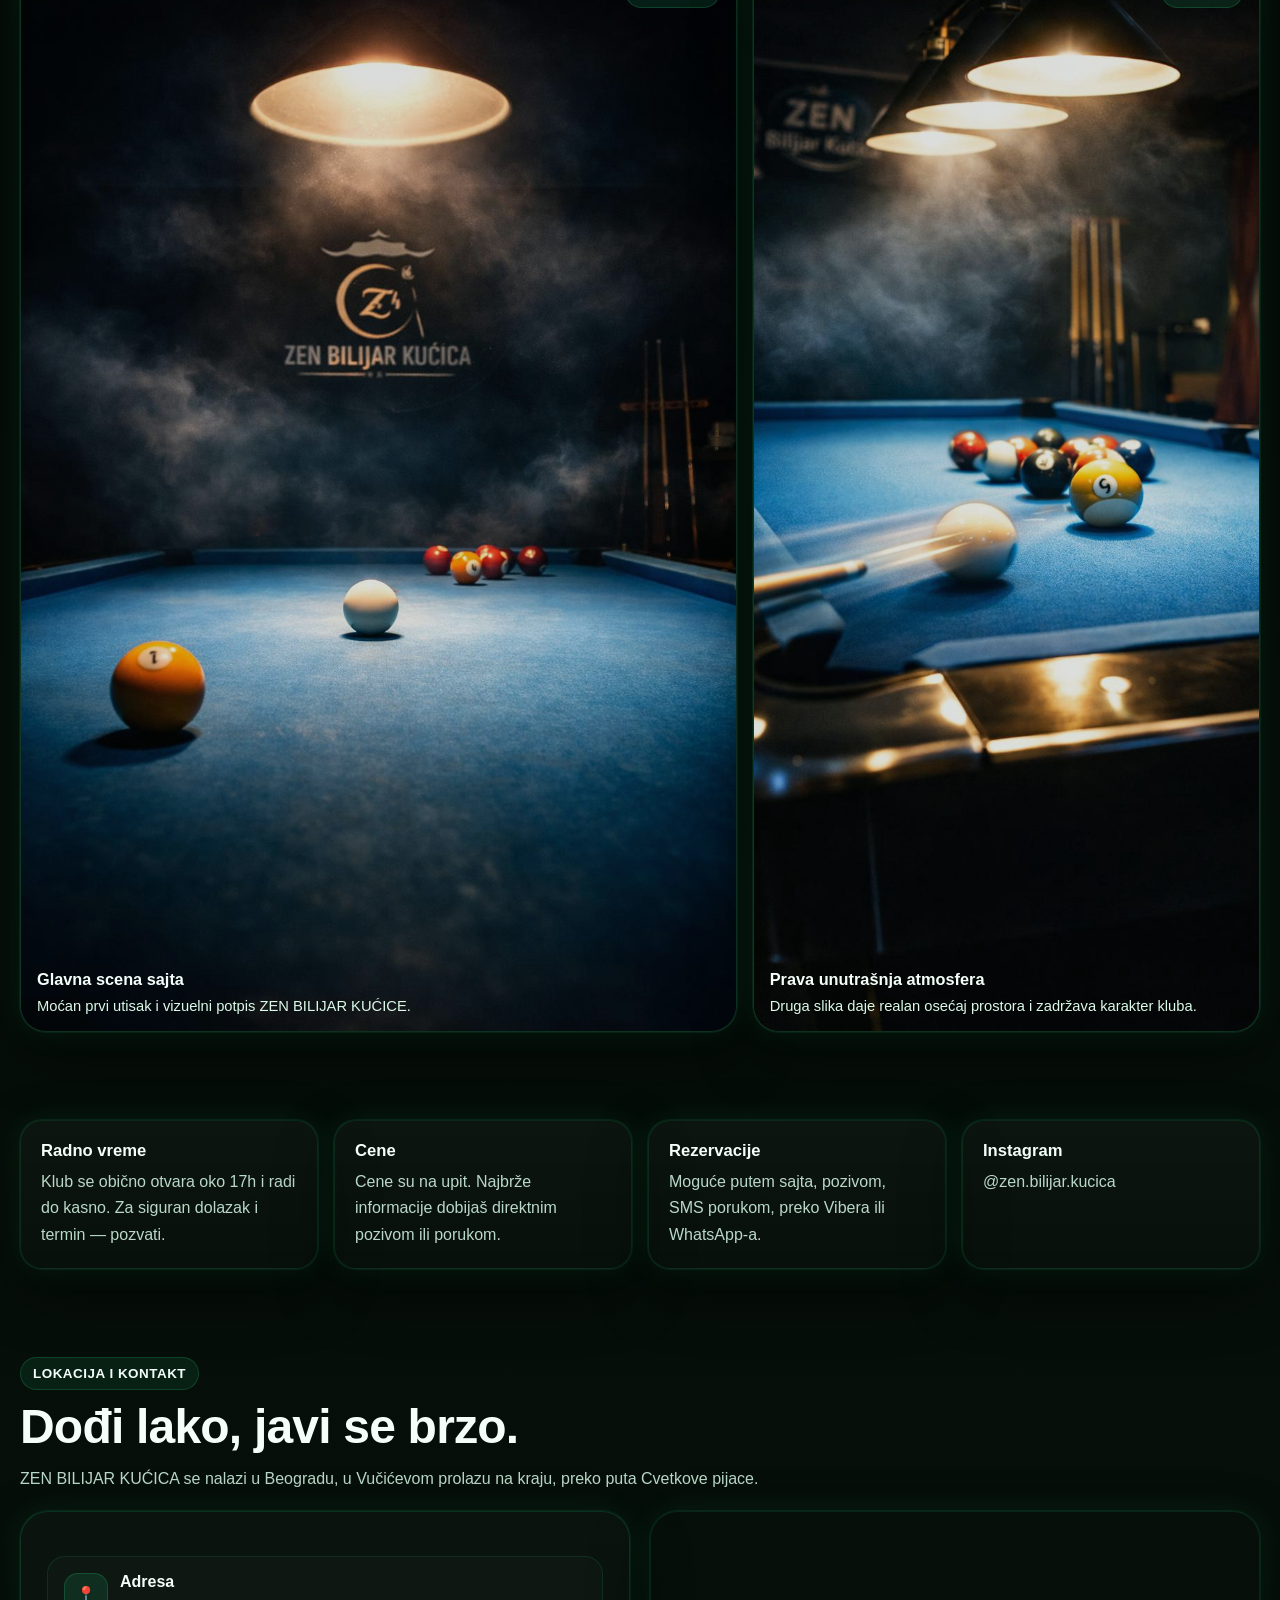
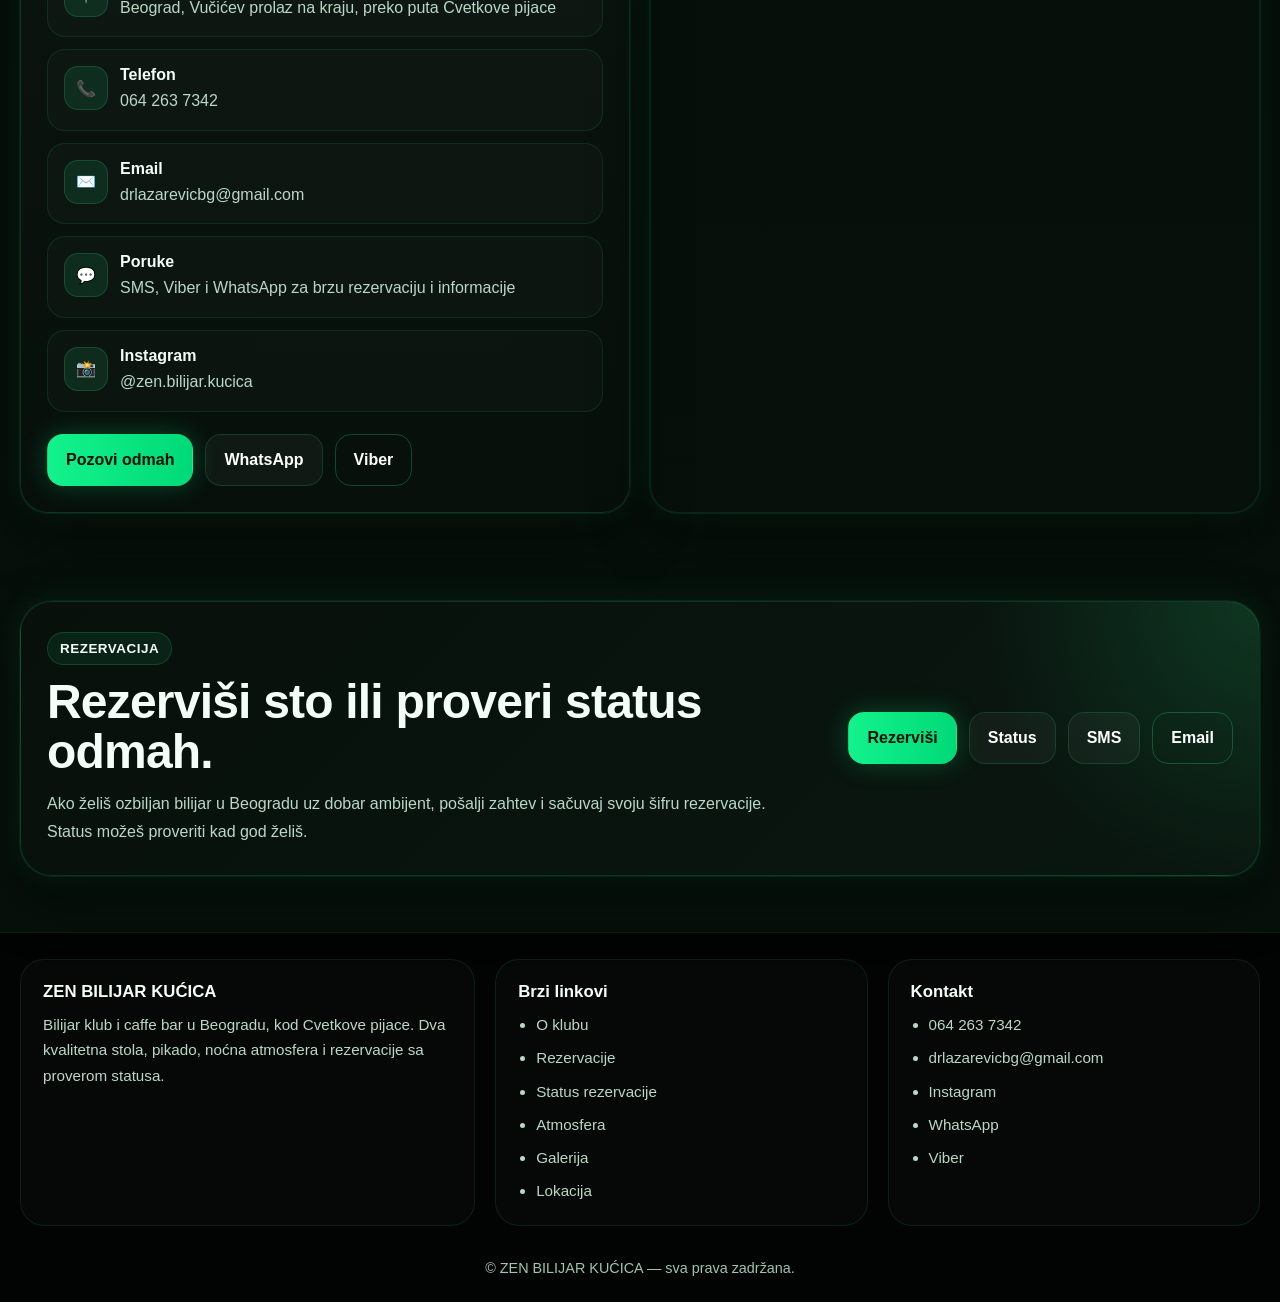
==== commit d4dc1ec7: "Rename index_fixed_v2.html to index.html" ====
--- a/index.html
+++ b/index.html
@@ -1962,8 +1962,16 @@
       const backendResult = await fetchStatusFromBackend(code, phone);
 
       if(backendResult.ok && backendResult.data){
-        const raw = backendResult.data.reservation || backendResult.data.data || backendResult.data.result || backendResult.data;
-        if(raw){
+        const payload = backendResult.data;
+        const backendSaysNotFound = payload && payload.ok === false;
+        const raw = payload?.reservation || payload?.data || payload?.result || payload;
+        const hasReservationFields = !!(raw && (
+          raw.code || raw.sifra || raw.name || raw.ime || raw.phone || raw.telefon ||
+          raw.date || raw.datum || raw.time || raw.vreme || raw.table || raw.sto ||
+          raw.status || raw.STATUS
+        ));
+
+        if(!backendSaysNotFound && hasReservationFields){
           const record = normalizeRecord(raw);
           renderLookupResult(record, false);
           setLookupStatus(`Status pronađen: ${record.status}`, "ok");
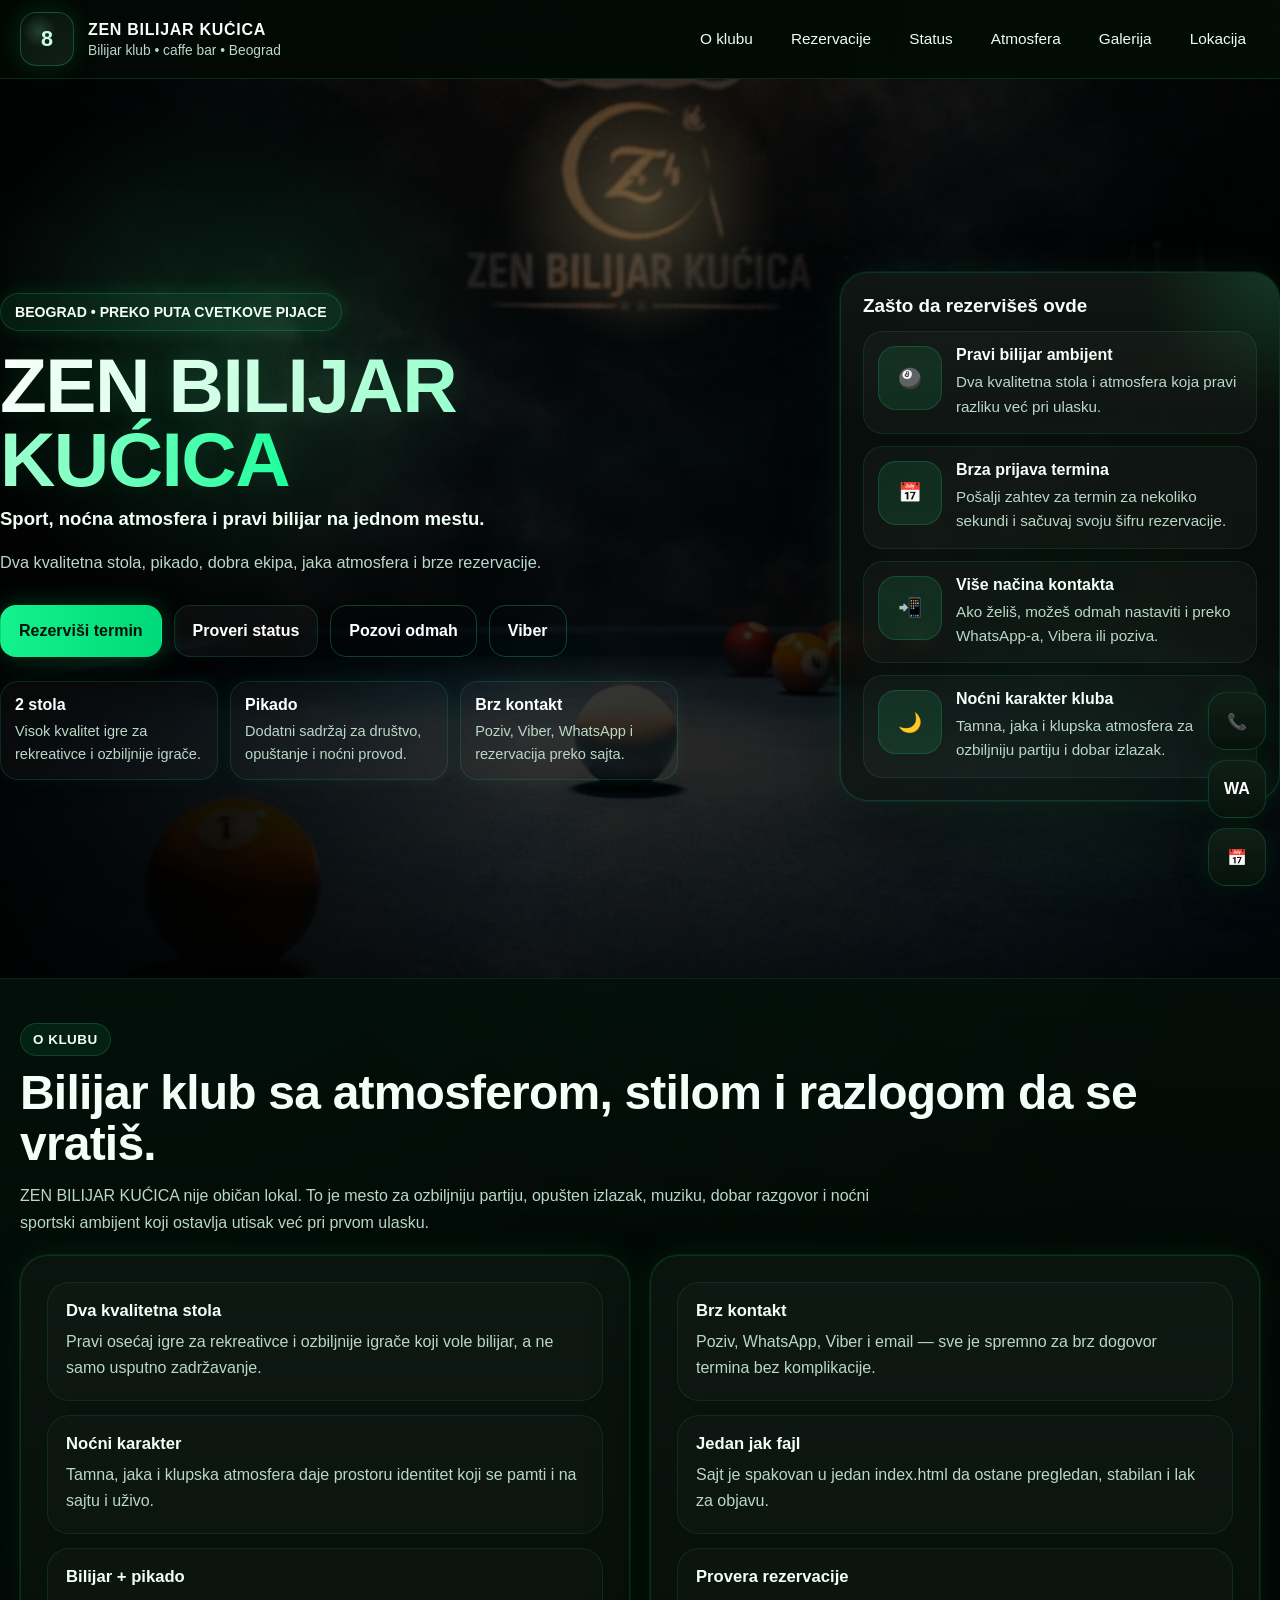
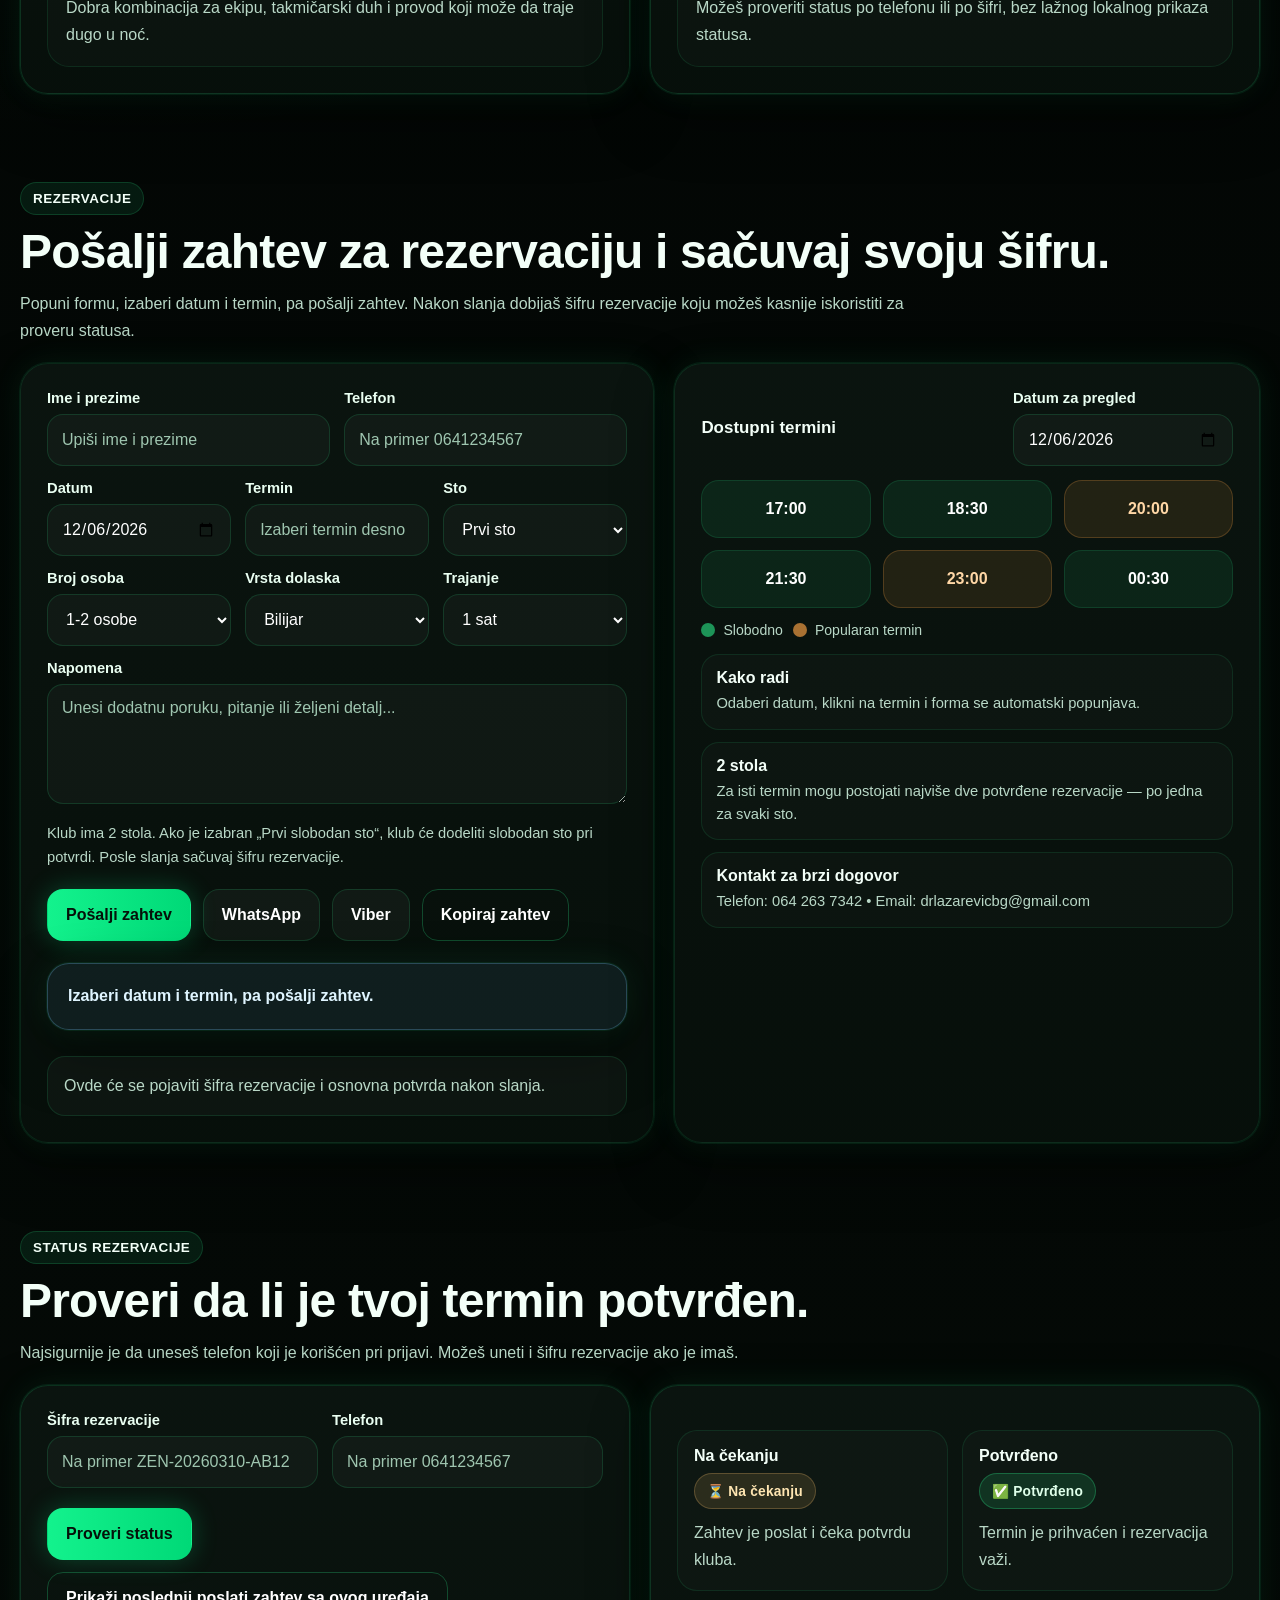
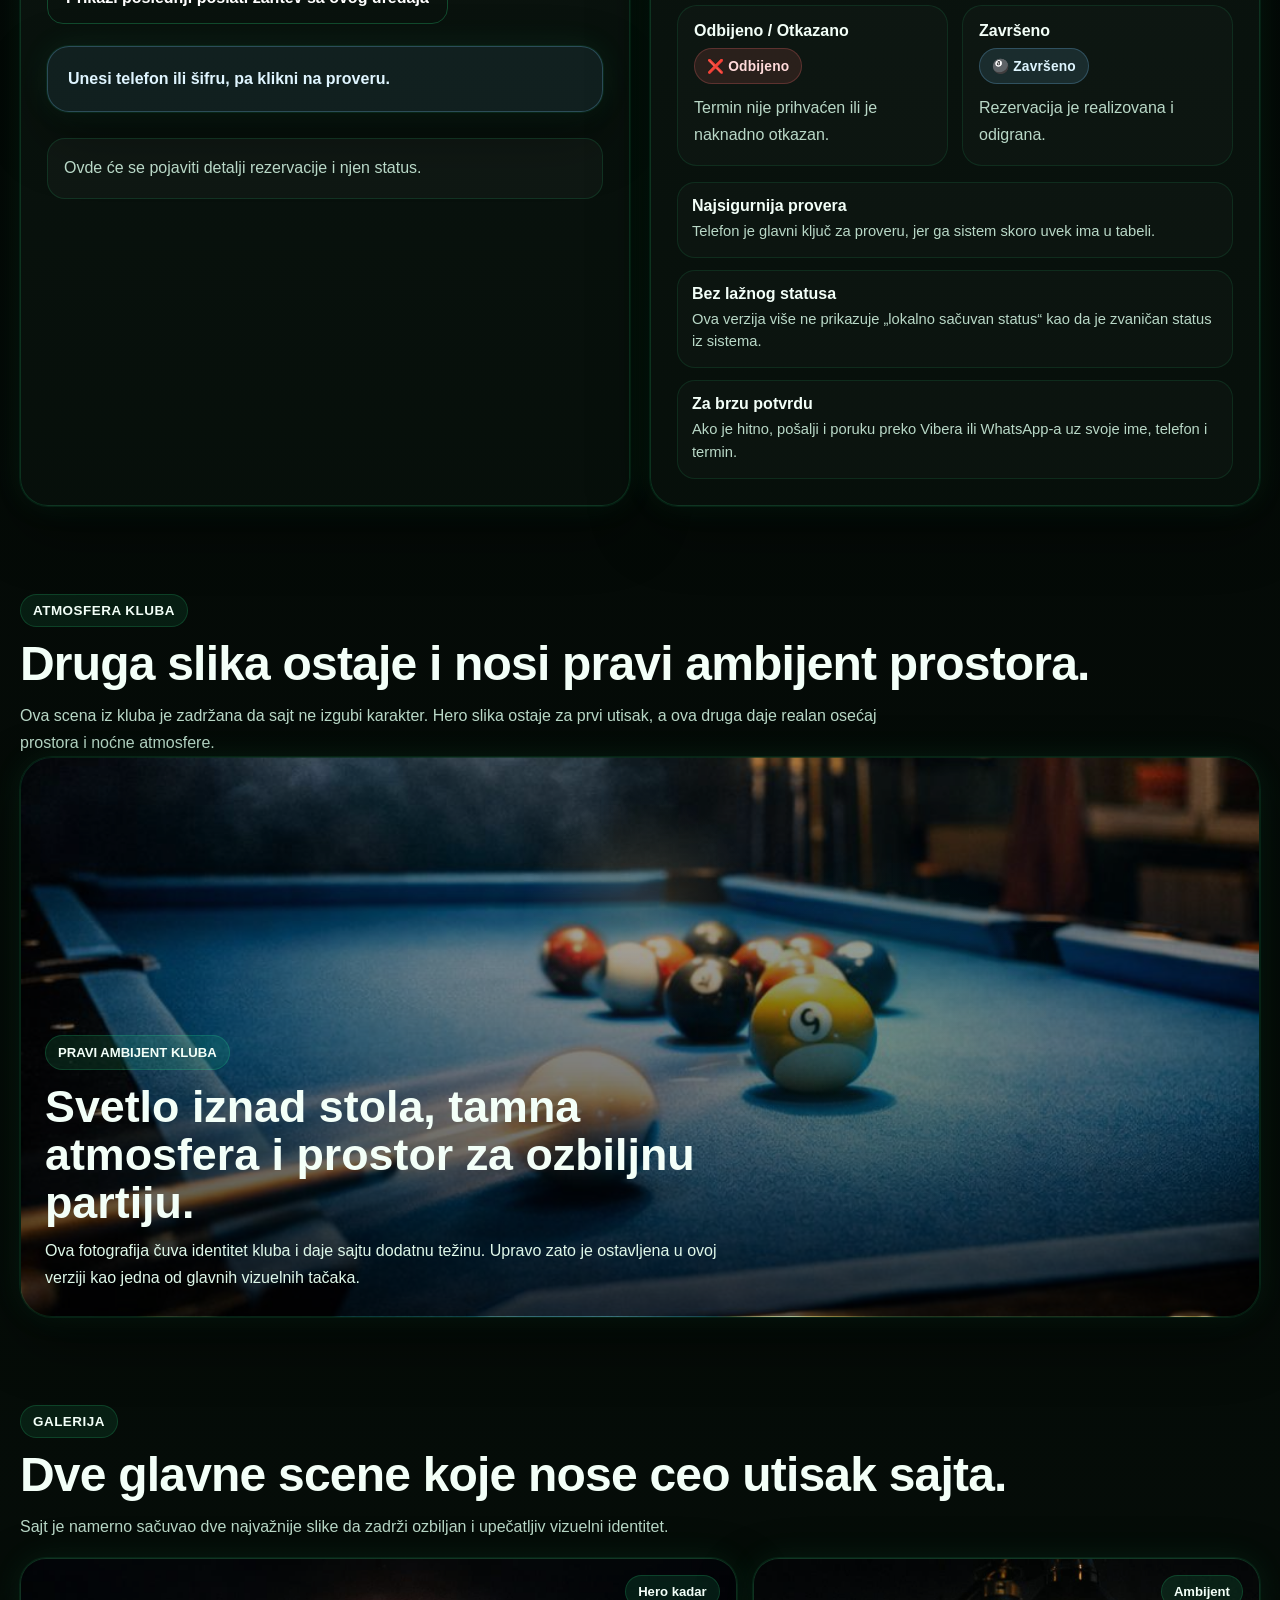
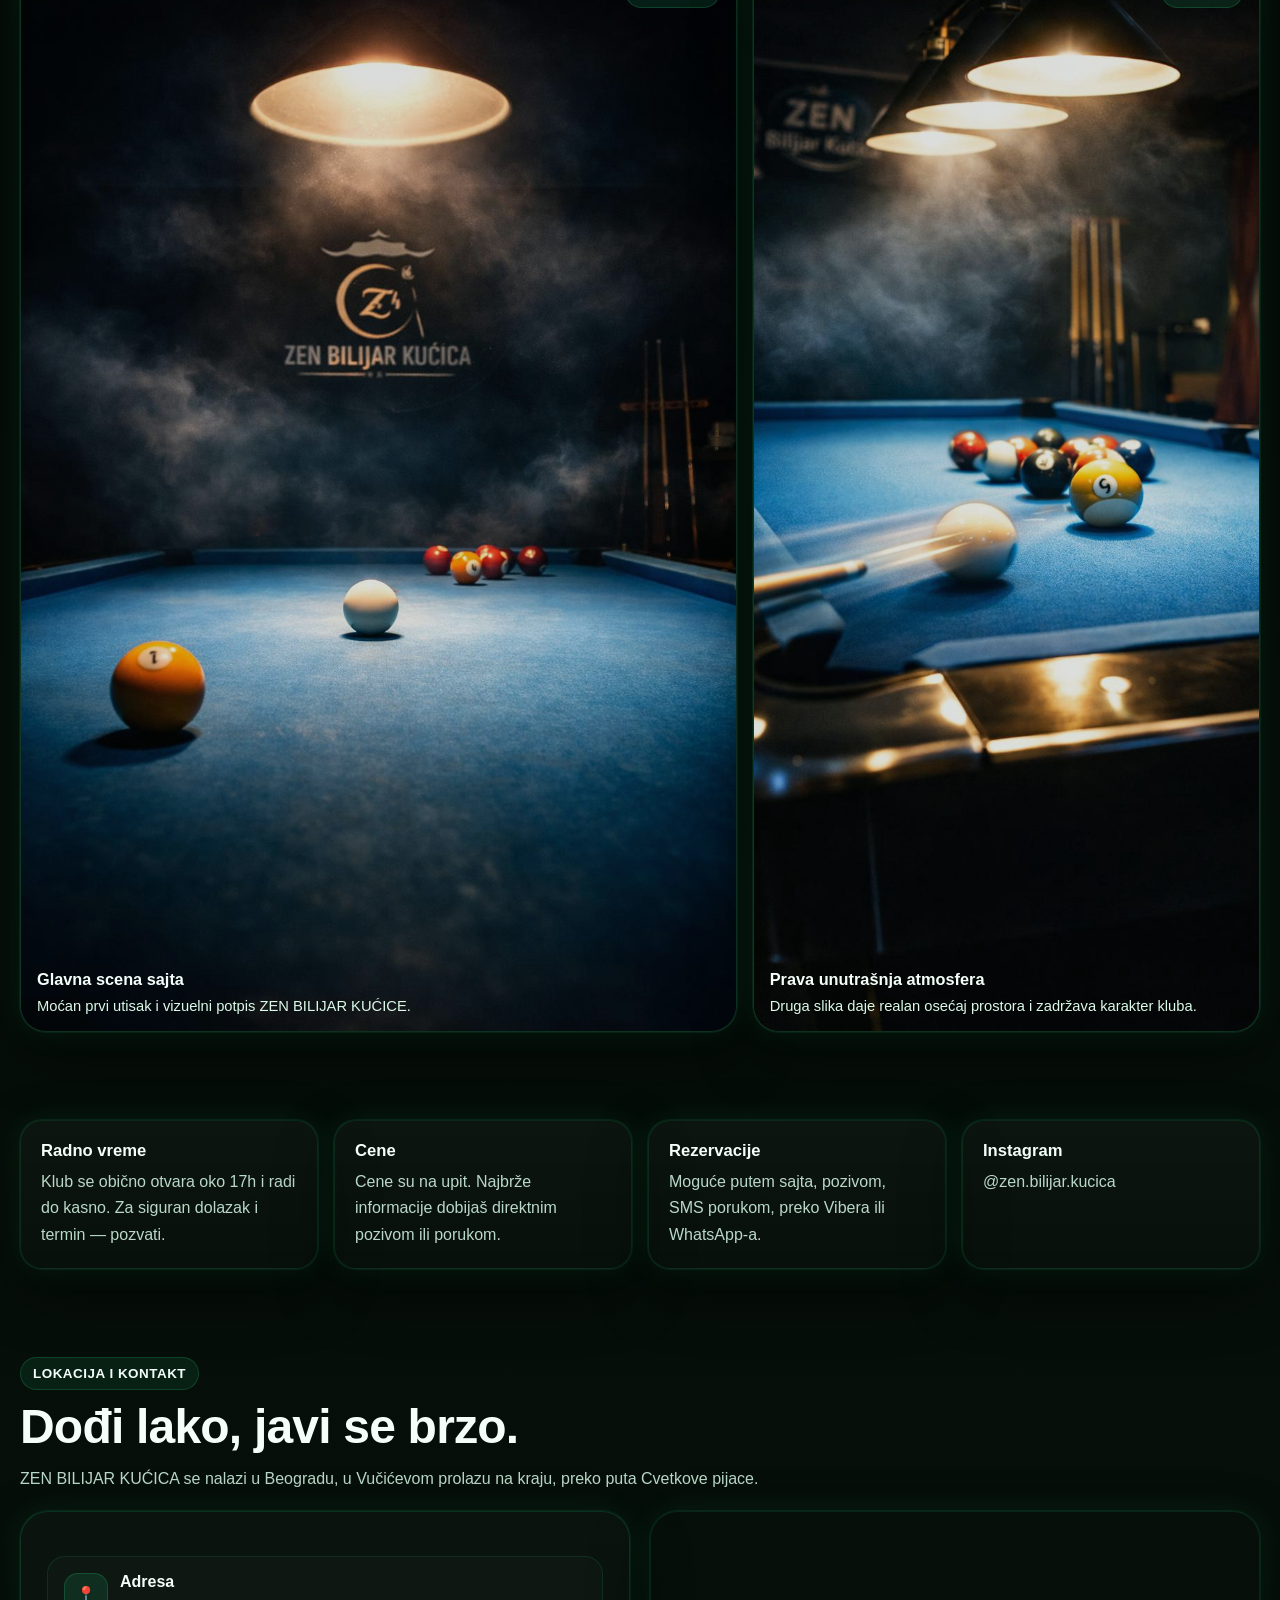
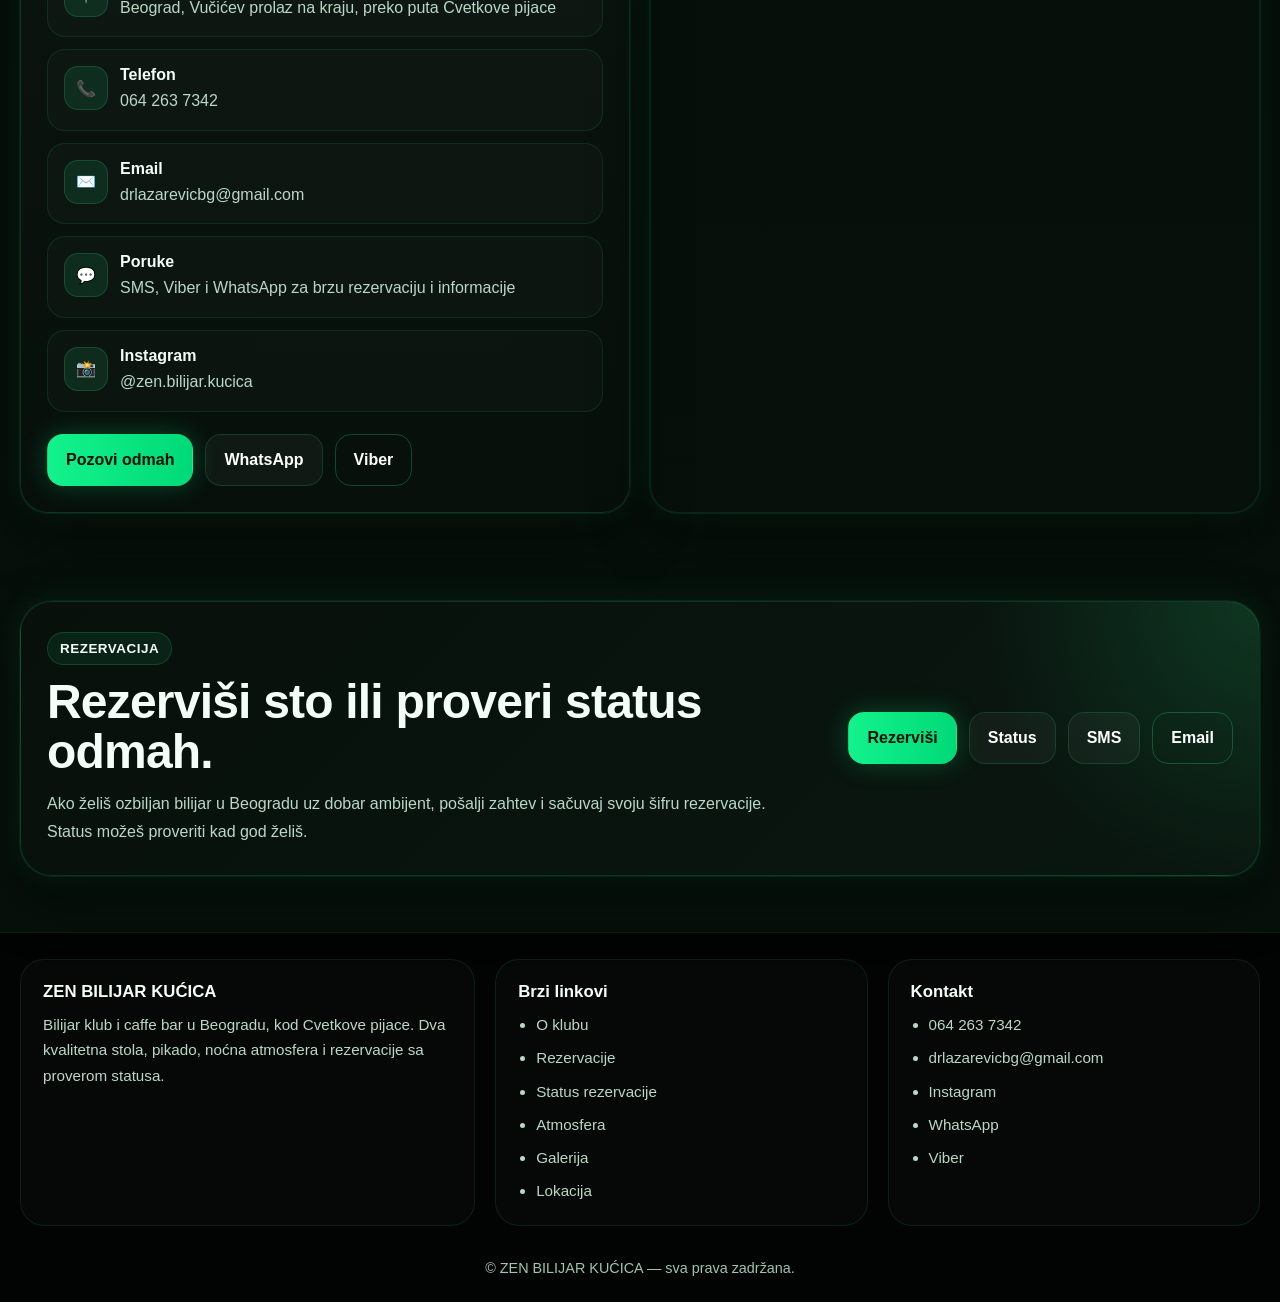
==== commit eacb9f5a: "Reorder URL parameter setting for clarity" ====
--- a/index.html
+++ b/index.html
@@ -1810,8 +1810,12 @@
 
       try{
         const url = new URL(WEB_APP_URL);
-        if(phone) url.searchParams.set("telefon", phone);
-        if(code) url.searchParams.set("sifra", code);
+
+url.searchParams.set("action","lookup");
+
+if(phone) url.searchParams.set("telefon", phone);
+if(code) url.searchParams.set("sifra", code);
+      
 
         const response = await fetch(url.toString(), { method: "GET", redirect: "follow" });
         const text = await response.text();
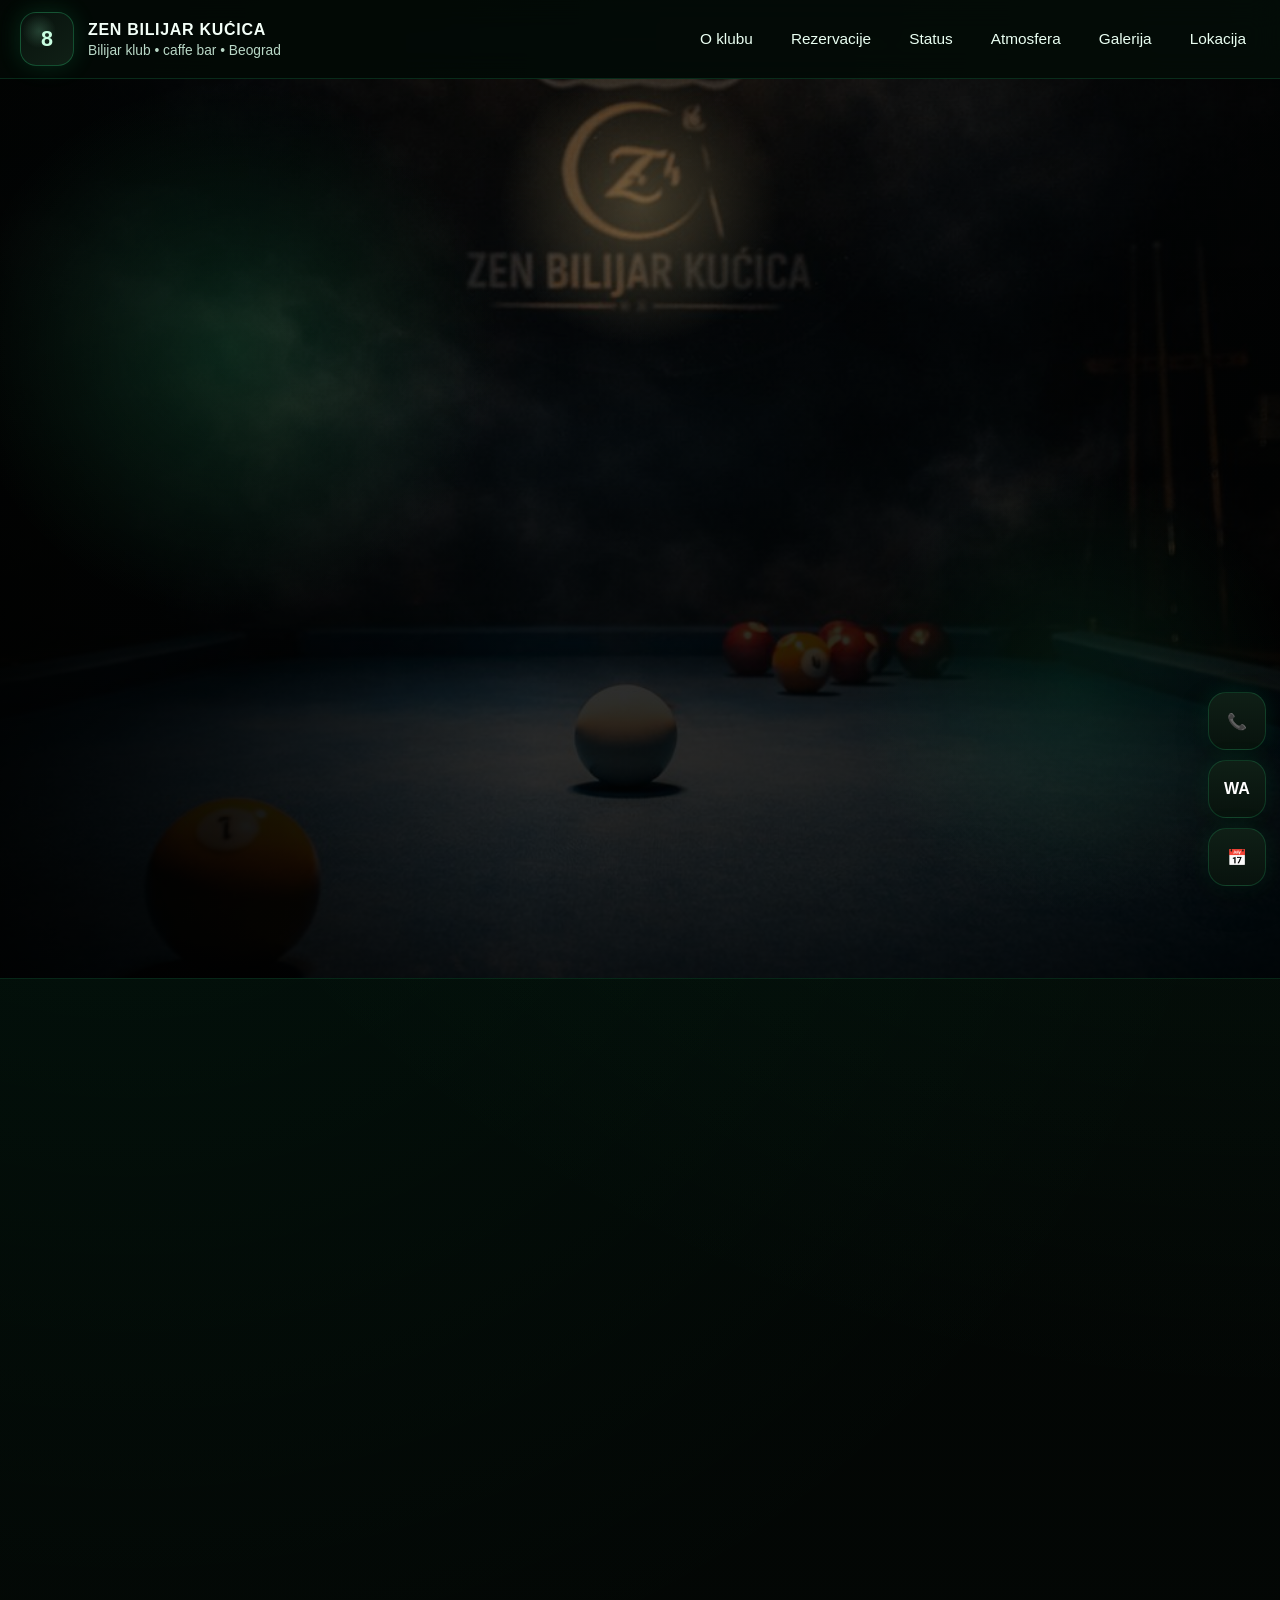
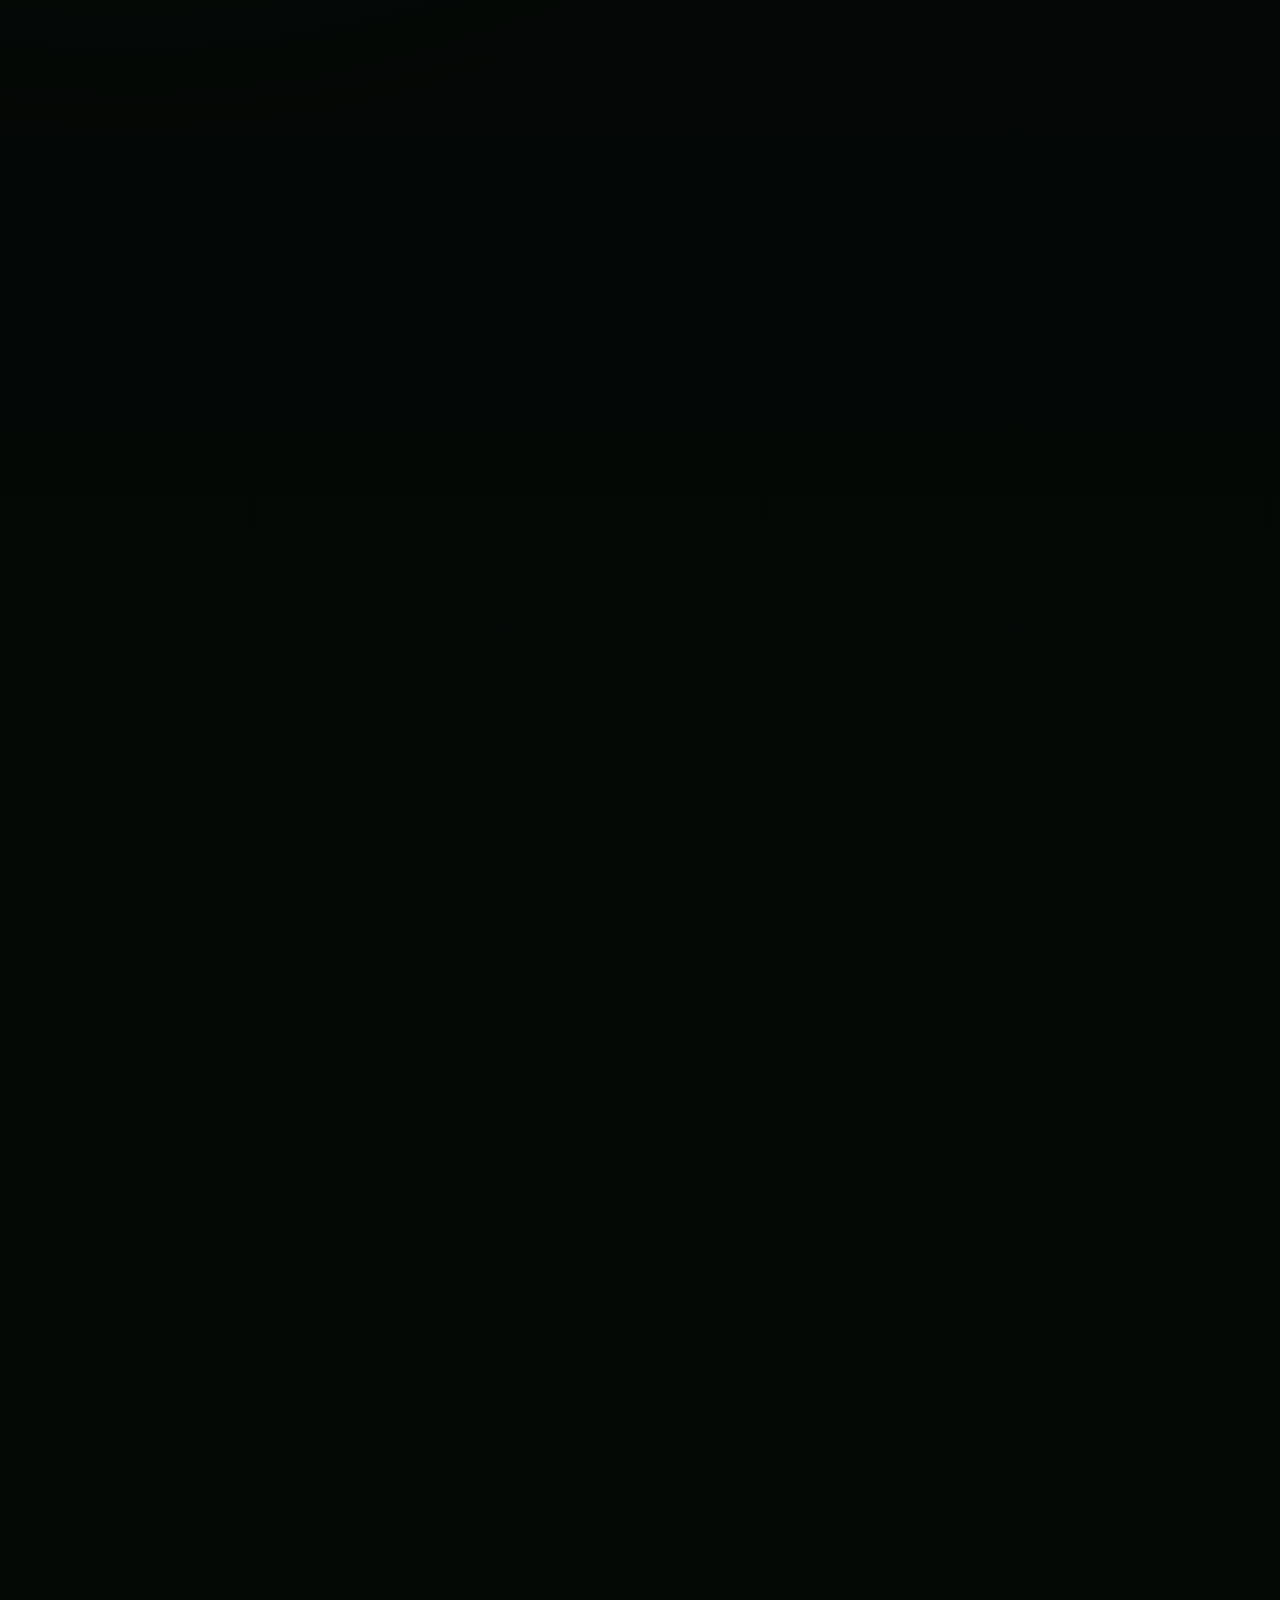
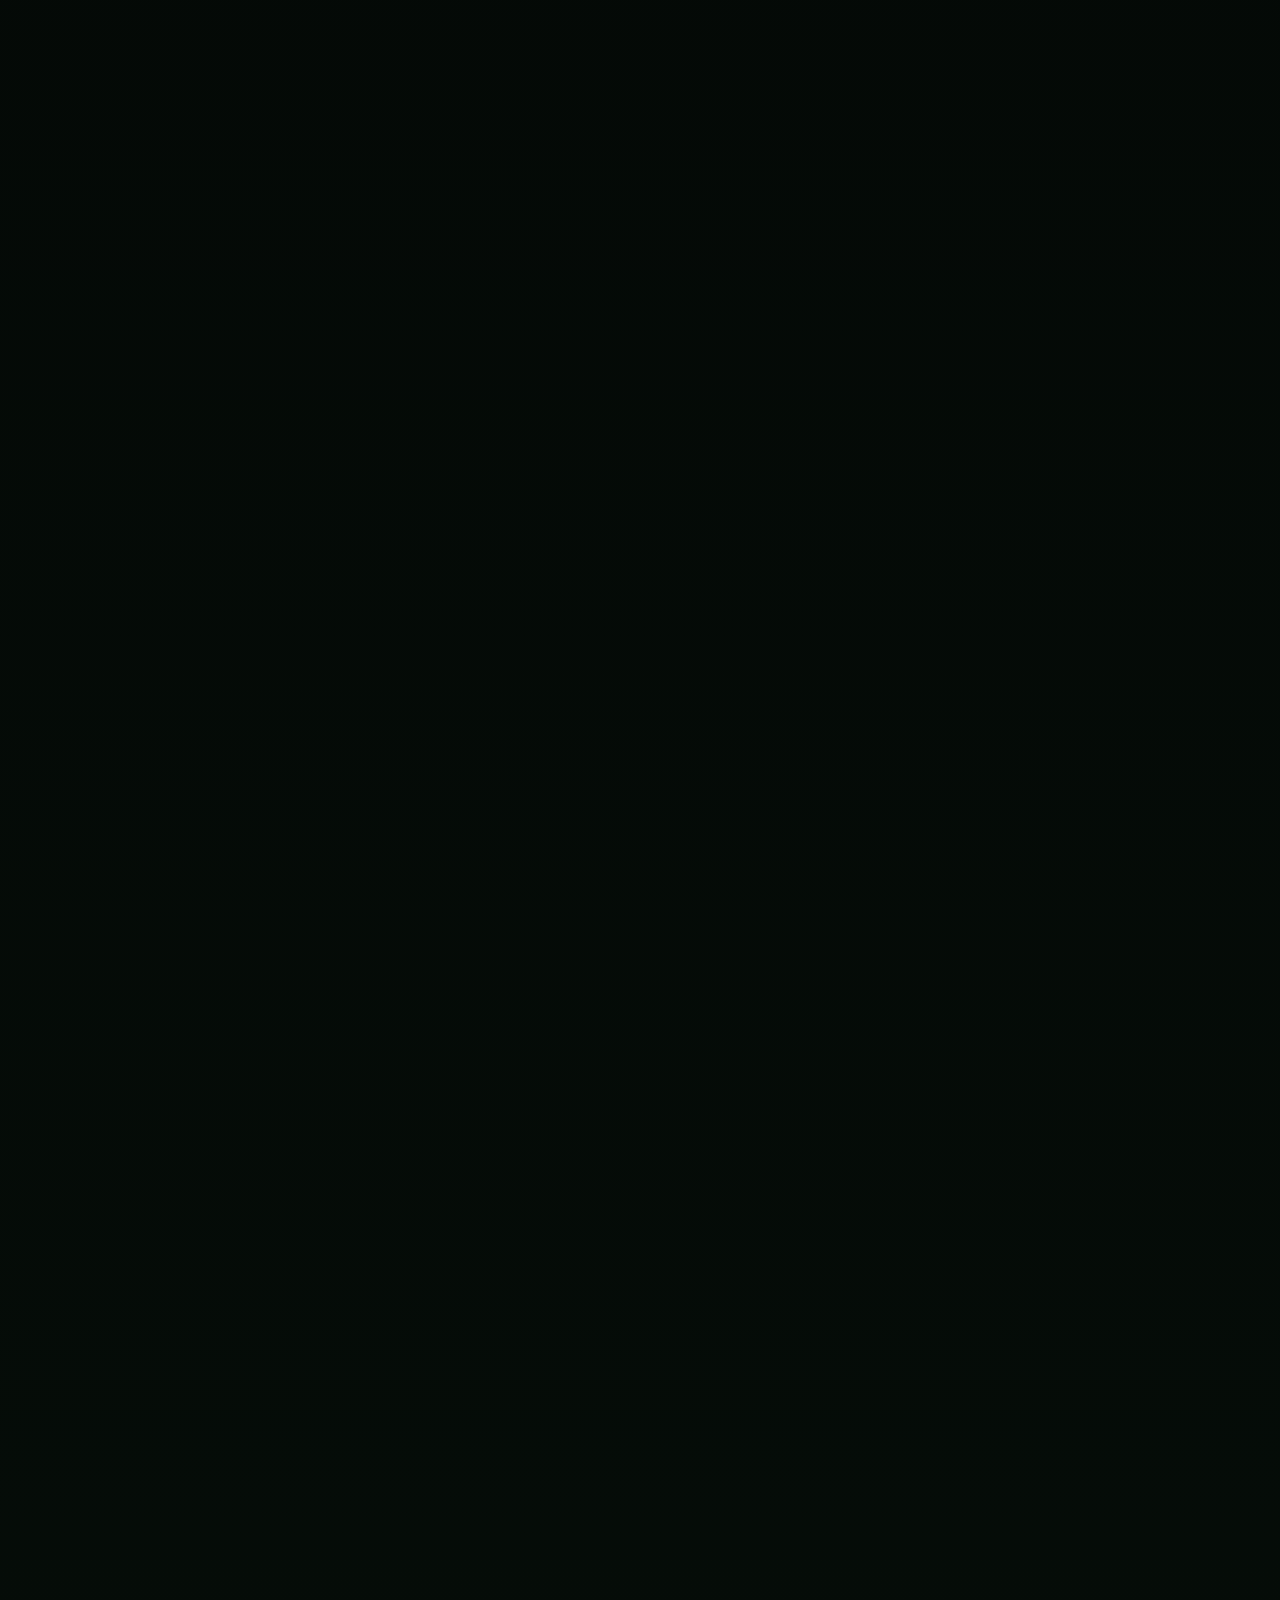
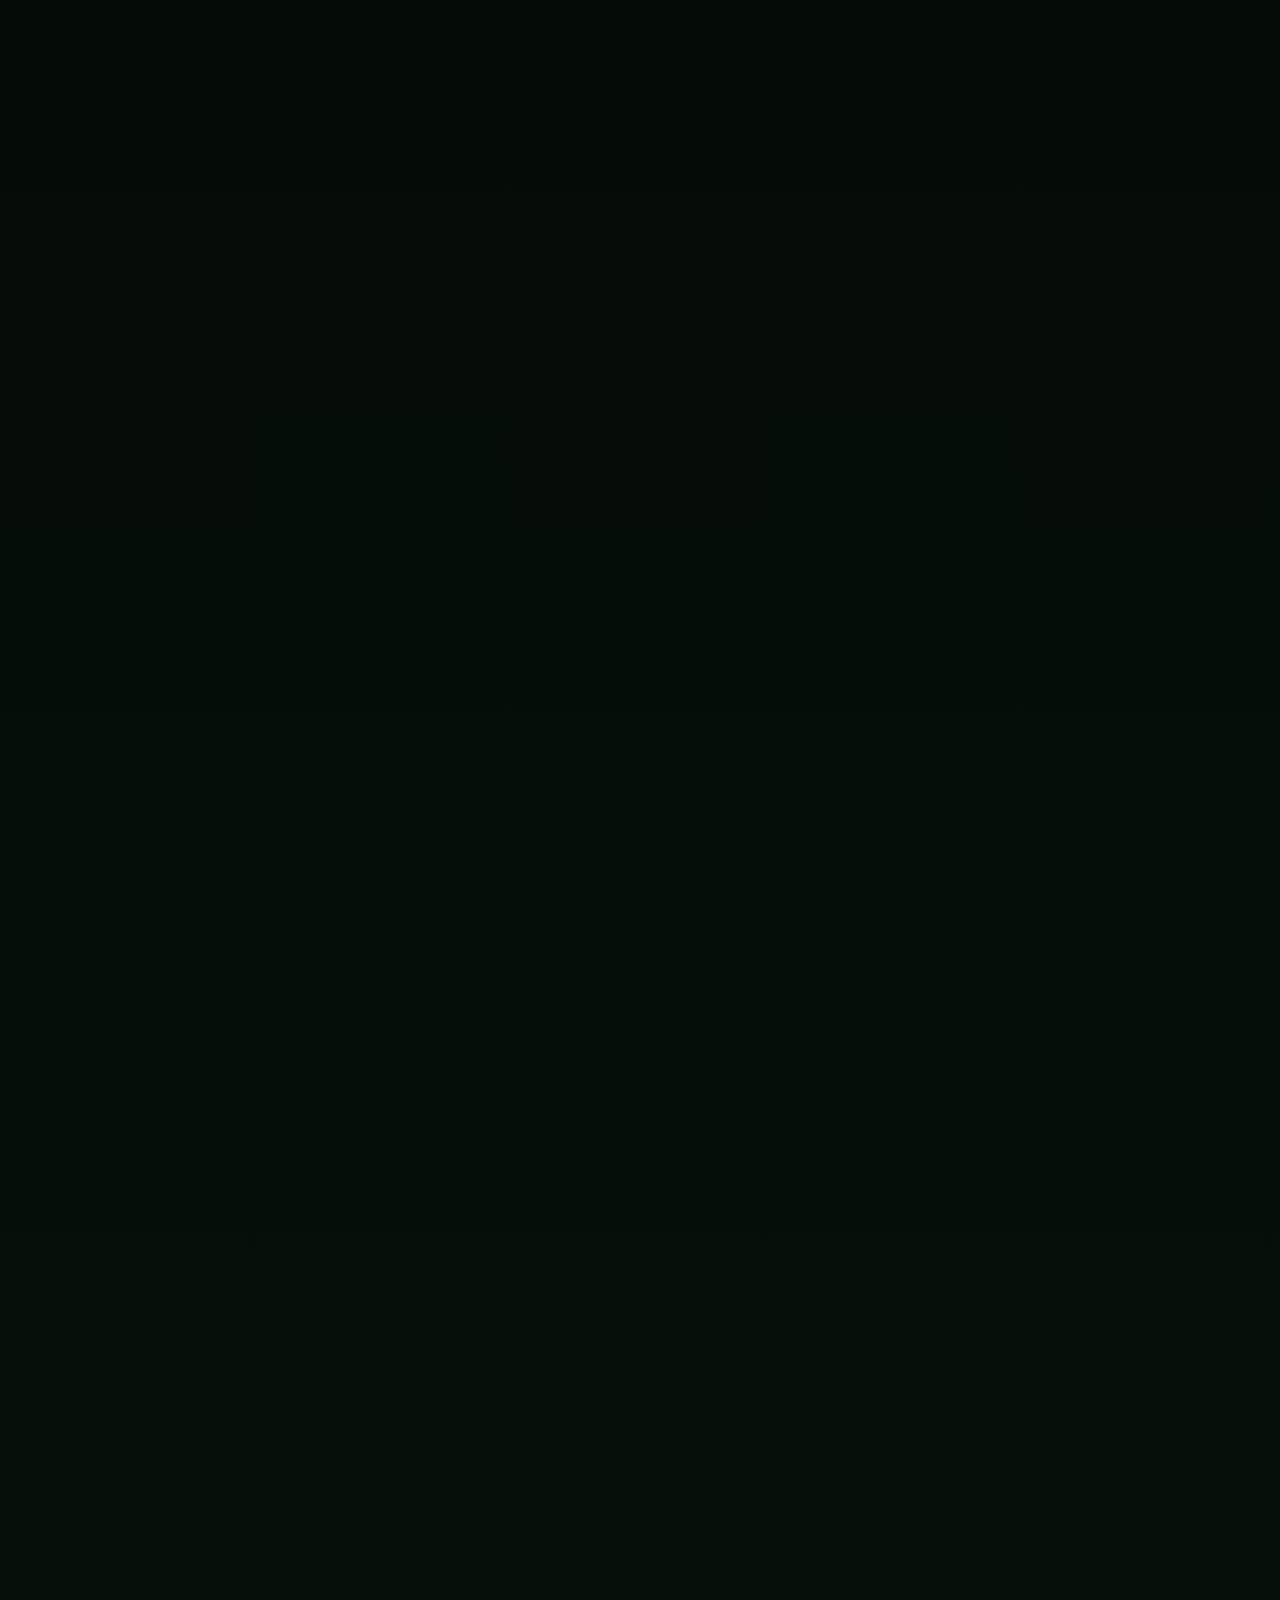
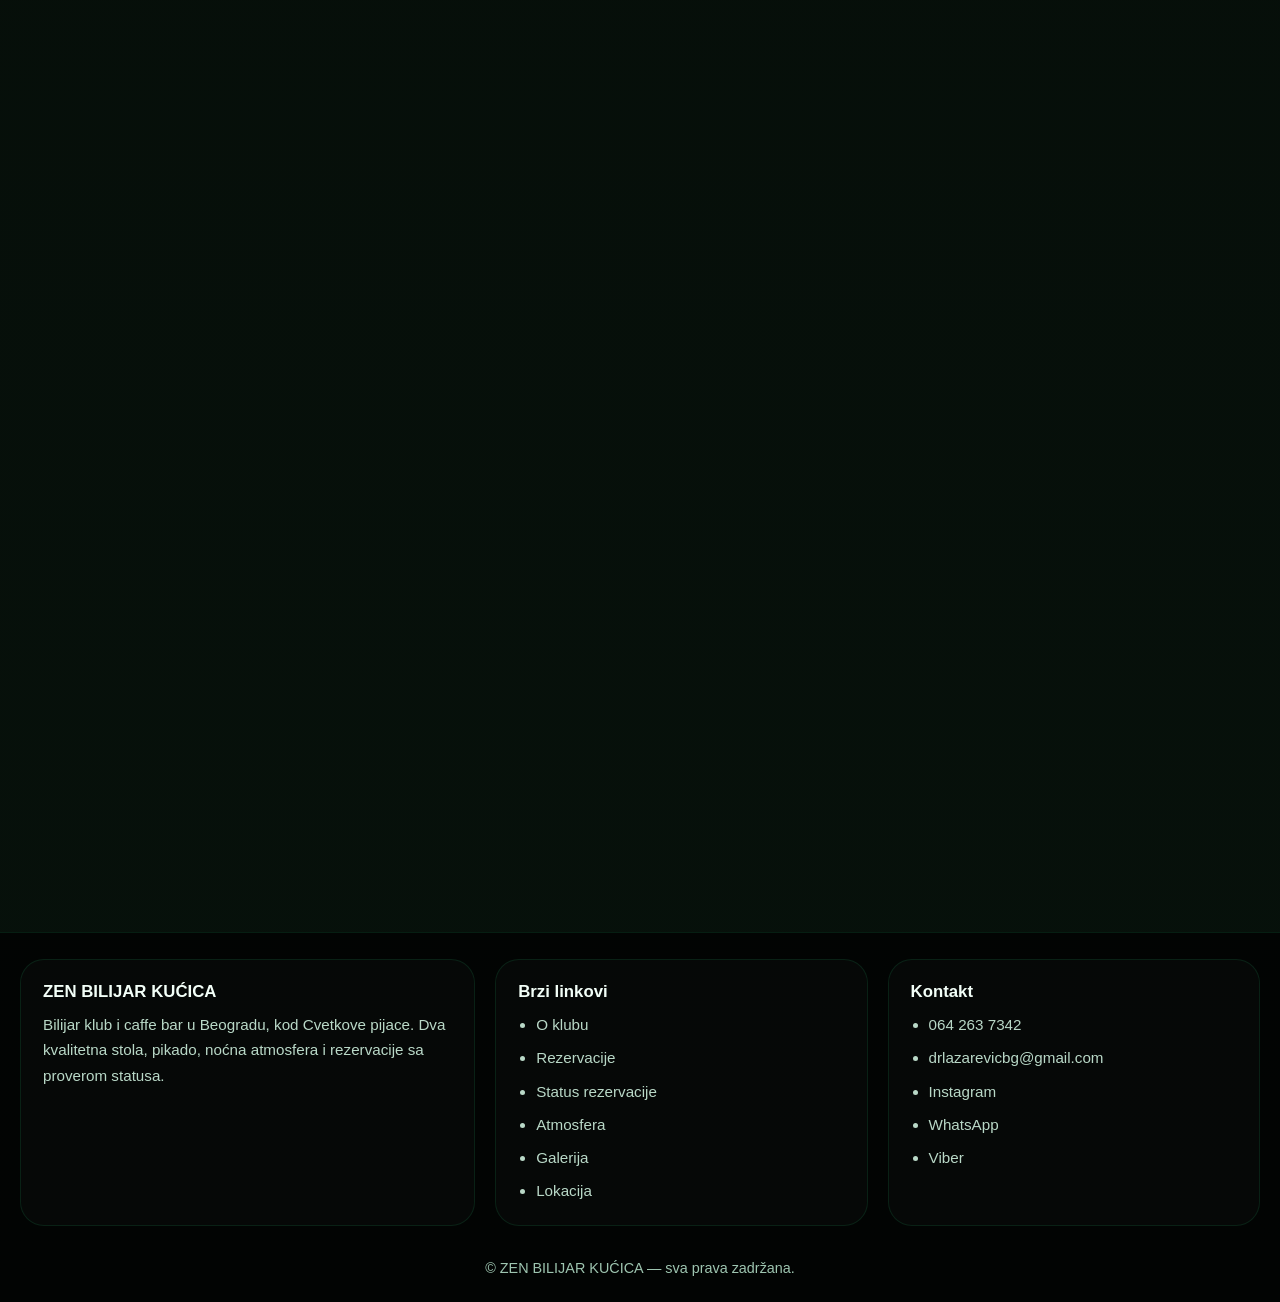
==== commit 14d2e47a: "Refactor fetchStatusFromBackend for improved error handling Refactor fetchStatusFromBackend function" ====
--- a/index.html
+++ b/index.html
@@ -1518,7 +1518,7 @@
   </div>
 
   <script>
-    const WEB_APP_URL = "https://script.google.com/macros/s/AKfycbyukXUq9oUwI8ZfjcGtPFrv4JnqCScdNHPBzbmQijwNuLOdBjz89-YQxrXagiEZaWw00g/exec";
+    const WEB_APP_URL = "https://script.google.com/macros/s/AKfycbw1edtCsx4SdAaq3mjyrGANArcjqWpkncPEl4zUpWsAFep-l5CciQW9fIjHTOqPmWnEuw/exec";
 
     const PHONE_E164 = "381642637342";
     const CLUB_EMAIL = "drlazarevicbg@gmail.com";
@@ -1803,10 +1803,39 @@
       }
     }
 
-    async function fetchStatusFromBackend(code, phone){
-      if(!WEB_APP_URL){
-        return { ok:false, reason:"missing_url" };
-      }
+  async function fetchStatusFromBackend(code, phone){
+  if(!WEB_APP_URL){
+    return { ok:false, reason:"missing_url" };
+  }
+
+  try{
+    const url = new URL(WEB_APP_URL);
+    url.searchParams.set("action","lookup");
+
+    if(phone) url.searchParams.set("telefon", phone);
+    if(code) url.searchParams.set("sifra", code);
+
+    const response = await fetch(url.toString(), { method:"GET", redirect:"follow" });
+    const text = await response.text();
+
+    let parsed = null;
+    try{
+      parsed = JSON.parse(text);
+    }catch(e){
+      parsed = null;
+    }
+
+    if(response.ok){
+      return { ok:true, data: parsed || { raw:text } };
+    }
+
+    return { ok:false, reason:"http_error", status:response.status, raw:text };
+
+  }catch(error){
+    return { ok:false, reason:"network_error", error:error?.message || "Greška pri slanju" };
+  }
+}
+  
 
       try{
         const url = new URL(WEB_APP_URL);
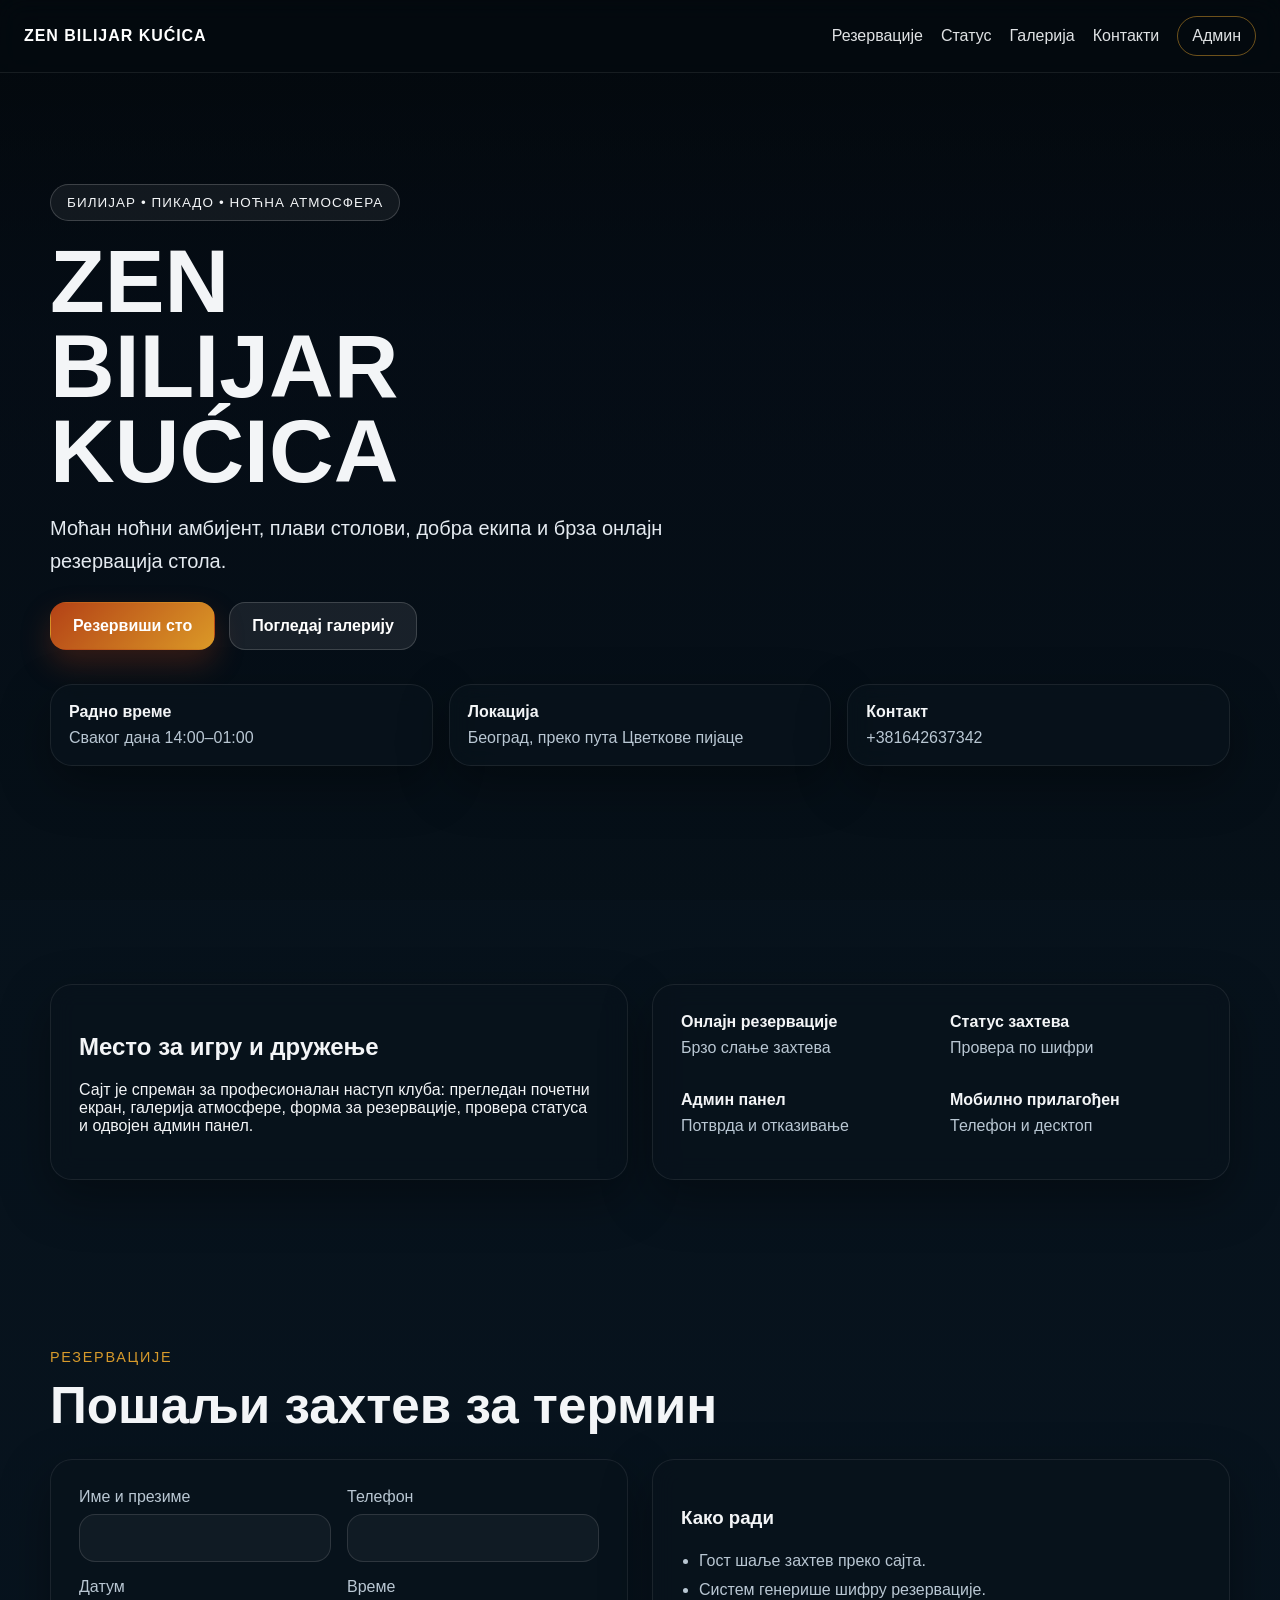
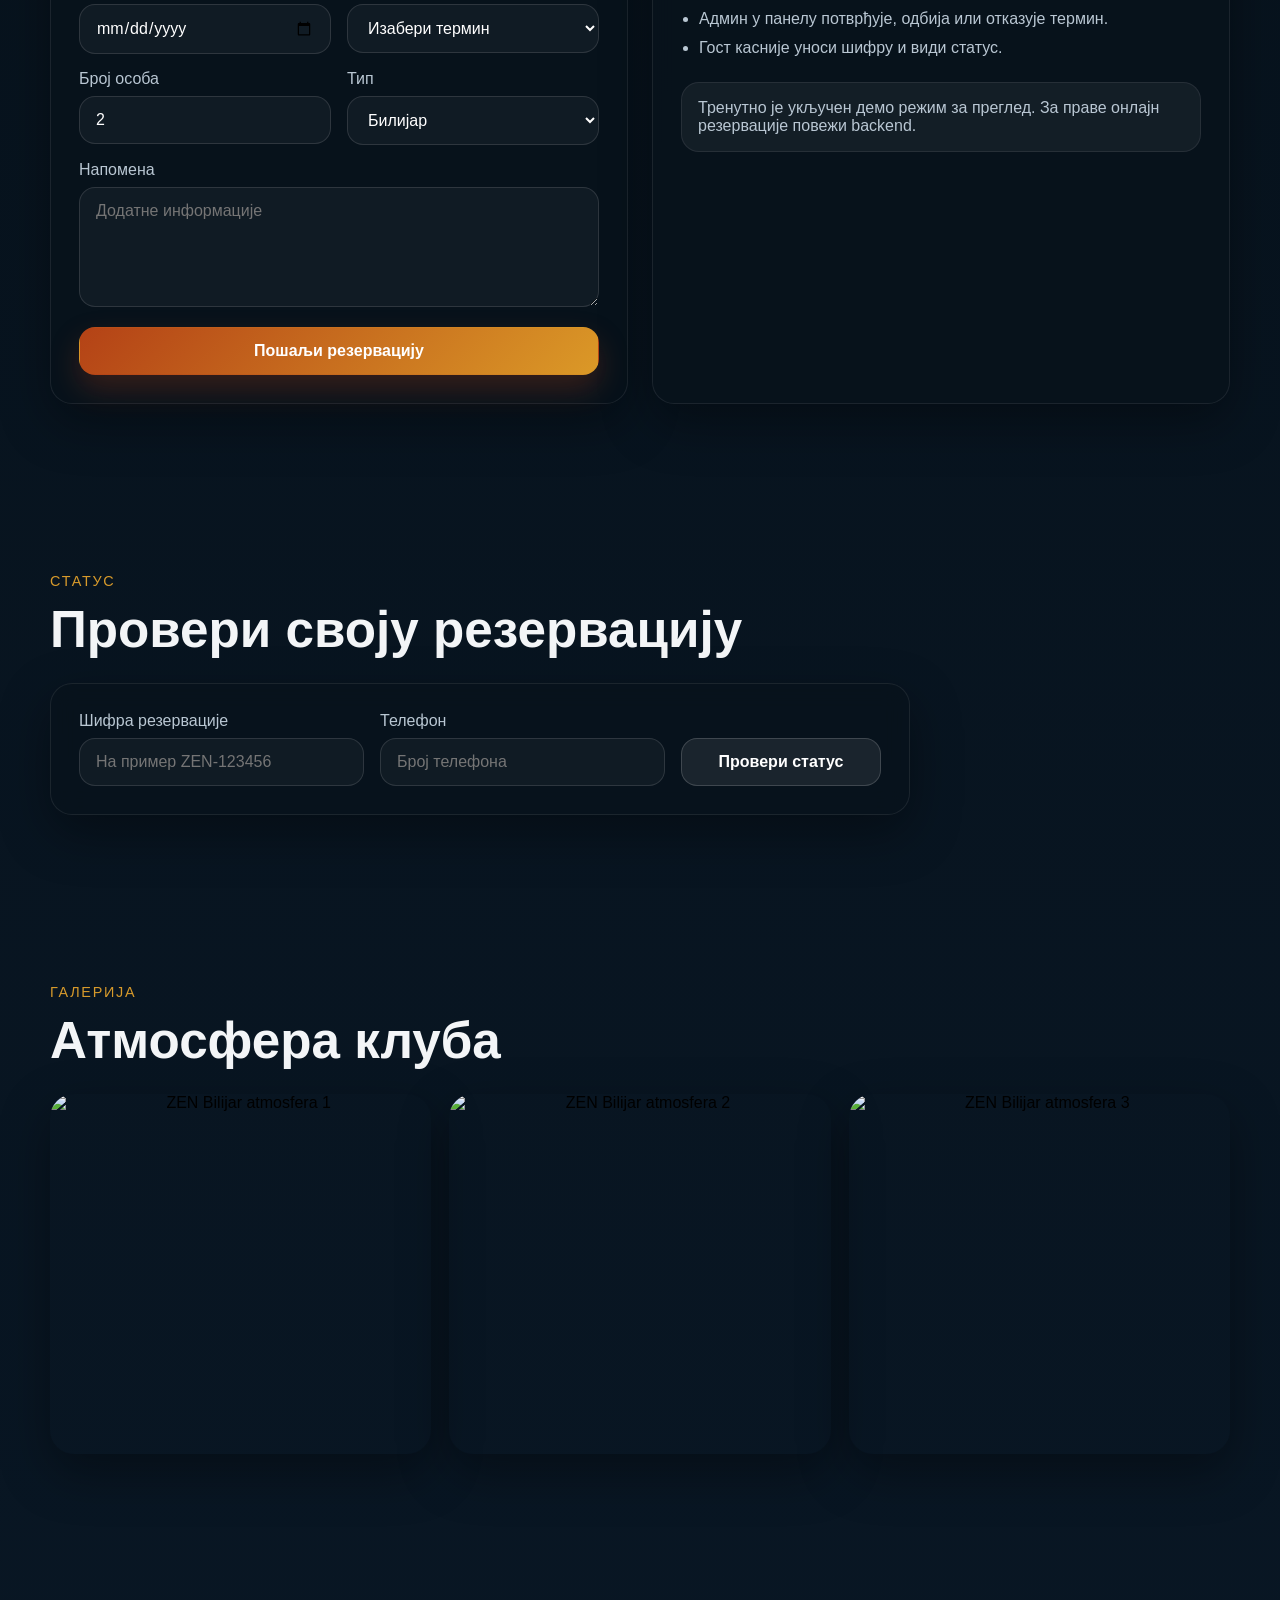
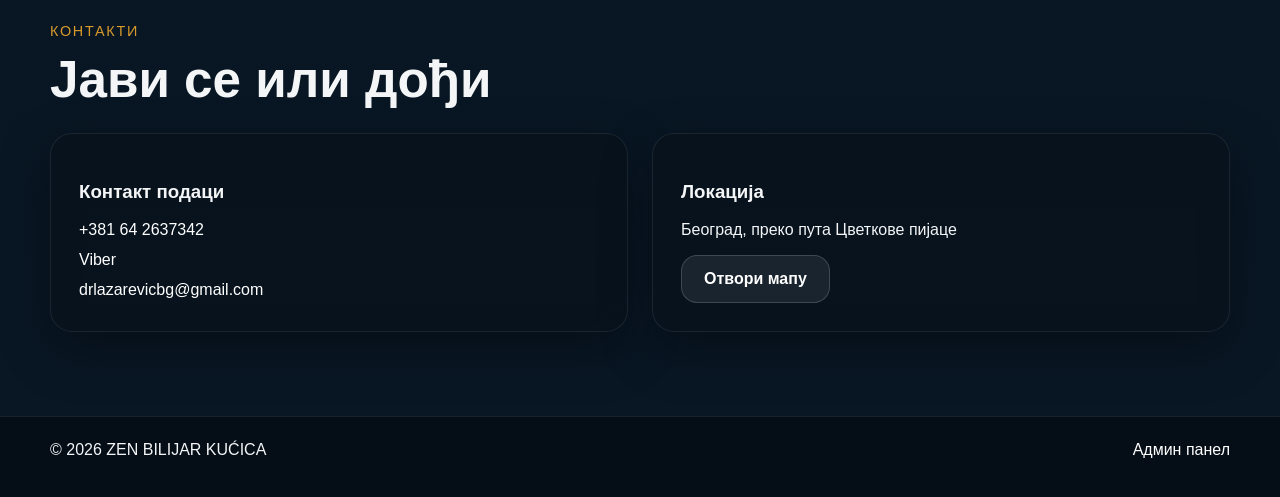
==== commit 4e5daf6b: "Add files via upload" ====
--- a/index.html
+++ b/index.html
@@ -1,2079 +1,138 @@
 <!DOCTYPE html>
 <html lang="sr">
 <head>
-  <meta charset="UTF-8" />
-  <meta name="viewport" content="width=device-width, initial-scale=1.0, viewport-fit=cover" />
-  <title>ZEN BILIJAR KUĆICA | Bilijar, pikado i rezervacije | Beograd</title>
-  <meta name="description" content="ZEN BILIJAR KUĆICA je bilijar klub i caffe bar u Beogradu, preko puta Cvetkove pijace. Bilijar, pikado, noćna atmosfera i brze rezervacije." />
-  <meta name="keywords" content="ZEN Bilijar Kućica, bilijar Beograd, rezervacije bilijar, pikado, Cvetkova pijaca, caffe bar" />
-  <meta name="author" content="ZEN BILIJAR KUĆICA" />
-  <meta name="theme-color" content="#07110b" />
-  <meta name="robots" content="index, follow" />
-  <link rel="canonical" href="https://zenbilijar.netlify.app/" />
-
-  <meta property="og:title" content="ZEN BILIJAR KUĆICA | Bilijar, pikado i rezervacije | Beograd" />
-  <meta property="og:description" content="Bilijar klub i caffe bar u Beogradu. Dva kvalitetna stola, pikado, noćna atmosfera i brze rezervacije." />
-  <meta property="og:type" content="website" />
-  <meta property="og:locale" content="sr_RS" />
-  <meta property="og:url" content="https://zenbilijar.netlify.app/" />
-  <meta property="og:image" content="./bilijar.jpg" />
-
-  <meta name="twitter:card" content="summary_large_image" />
-  <meta name="twitter:title" content="ZEN BILIJAR KUĆICA" />
-  <meta name="twitter:description" content="Bilijar, pikado, noćna atmosfera i rezervacije u Beogradu." />
-  <meta name="twitter:image" content="./bilijar.jpg" />
-
-  <style>
-    :root{
-      --bg:#030705;
-      --bg2:#07110b;
-      --panel:#0b1510;
-      --panel2:#102017;
-      --line:rgba(46,255,150,.14);
-      --line2:rgba(46,255,150,.24);
-      --text:#f3fff8;
-      --muted:#b9d8c7;
-      --green:#2cff88;
-      --green2:#00ff99;
-      --gold:#f2d59a;
-      --danger:#ff7d7d;
-      --warn:#ffca7d;
-      --info:#8fd6ff;
-      --shadow:0 0 0 1px rgba(46,255,150,.08), 0 0 32px rgba(46,255,150,.08), 0 24px 60px rgba(0,0,0,.45);
-      --radius:24px;
-      --max:1240px;
-      --header:78px;
-    }
-
-    *{box-sizing:border-box}
-    html{scroll-behavior:smooth}
-    body{
-      margin:0;
-      font-family:Arial, Helvetica, sans-serif;
-      color:var(--text);
-      background:
-        radial-gradient(circle at top right, rgba(46,255,150,.10), transparent 18%),
-        radial-gradient(circle at 10% 8%, rgba(0,255,153,.06), transparent 16%),
-        linear-gradient(180deg,#020403 0%,#07110b 100%);
-      overflow-x:hidden;
-    }
-    a{text-decoration:none;color:inherit}
-    img{max-width:100%;display:block}
-    button,input,textarea,select{font:inherit}
-    button,a{-webkit-tap-highlight-color:transparent}
-    .container{width:min(var(--max),calc(100% - 28px));margin:0 auto}
-    .section{padding:44px 0}
-    .panel{
-      background:linear-gradient(180deg, rgba(11,21,16,.94), rgba(7,16,11,.94));
-      border:1px solid var(--line);
-      border-radius:28px;
-      box-shadow:var(--shadow);
-    }
-    .section-kicker{
-      display:inline-block;
-      padding:8px 12px;
-      border-radius:999px;
-      border:1px solid rgba(46,255,150,.16);
-      background:rgba(46,255,150,.08);
-      font-size:.84rem;
-      font-weight:800;
-      letter-spacing:.5px;
-      text-transform:uppercase;
-      margin-bottom:12px;
-    }
-    .section-title{
-      margin:0;
-      font-size:clamp(1.9rem,4vw,3rem);
-      line-height:1.06;
-      letter-spacing:-.8px;
-    }
-    .section-desc{
-      margin:12px 0 0;
-      color:var(--muted);
-      max-width:900px;
-      line-height:1.72;
-    }
-
-    .btn{
-      display:inline-flex;
-      align-items:center;
-      justify-content:center;
-      gap:10px;
-      min-height:52px;
-      padding:14px 18px;
-      border-radius:16px;
-      font-weight:800;
-      border:1px solid transparent;
-      transition:.22s ease;
-      text-align:center;
-      cursor:pointer;
-      color:#fff !important;
-    }
-    .btn:hover{transform:translateY(-2px)}
-    .btn-primary{
-      background:linear-gradient(90deg,#13f28d,#00d977);
-      color:#051109 !important;
-      box-shadow:0 0 26px rgba(18,242,141,.24);
-    }
-    .btn-secondary{
-      background:rgba(255,255,255,.04);
-      color:#fff !important;
-      border-color:rgba(46,255,150,.14);
-    }
-    .btn-outline{
-      background:transparent;
-      color:#fff !important;
-      border-color:rgba(46,255,150,.24);
-    }
-
-    header{
-      position:sticky;
-      top:0;
-      z-index:1000;
-      backdrop-filter:blur(14px);
-      background:rgba(3,7,5,.76);
-      border-bottom:1px solid var(--line);
-    }
-    .nav-wrap{
-      min-height:var(--header);
-      display:flex;
-      align-items:center;
-      justify-content:space-between;
-      gap:16px;
-    }
-    .brand{
-      display:flex;
-      align-items:center;
-      gap:14px;
-      min-width:0;
-    }
-    .brand-mark{
-      width:54px;
-      height:54px;
-      flex:0 0 auto;
-      border-radius:16px;
-      border:1px solid var(--line2);
-      background:
-        radial-gradient(circle at 35% 35%, rgba(152,255,202,.18), transparent 35%),
-        linear-gradient(145deg,#08120d,#102016);
-      display:grid;
-      place-items:center;
-      box-shadow:0 0 24px rgba(46,255,150,.14);
-      font-weight:900;
-      font-size:1.35rem;
-      color:#c9ffe2;
-    }
-    .brand-text h1{
-      margin:0;
-      font-size:1rem;
-      text-transform:uppercase;
-      letter-spacing:.7px;
-      white-space:nowrap;
-      overflow:hidden;
-      text-overflow:ellipsis;
-    }
-    .brand-text p{
-      margin:4px 0 0;
-      color:var(--muted);
-      font-size:.86rem;
-    }
-
-    nav{
-      display:flex;
-      align-items:center;
-      gap:10px;
-      flex-wrap:wrap;
-      justify-content:flex-end;
-    }
-    .nav-link{
-      padding:10px 14px;
-      border-radius:999px;
-      color:#eafff2;
-      transition:.22s ease;
-      font-size:.96rem;
-    }
-    .nav-link:hover{background:rgba(46,255,150,.08)}
-    .mobile-btn{
-      display:none;
-      width:46px;
-      height:46px;
-      border:none;
-      border-radius:14px;
-      background:linear-gradient(180deg,#0d1712,#08110d);
-      border:1px solid rgba(46,255,150,.16);
-      color:#fff;
-      box-shadow:var(--shadow);
-      cursor:pointer;
-    }
-    .mobile-menu{display:none;padding:0 0 16px}
-    .mobile-menu.open{display:block}
-    .mobile-panel{
-      border:1px solid var(--line);
-      border-radius:22px;
-      background:rgba(9,17,13,.96);
-      padding:14px;
-      box-shadow:var(--shadow);
-    }
-    .mobile-links{display:grid;gap:10px}
-    .mobile-links a{
-      padding:14px;
-      border-radius:14px;
-      border:1px solid rgba(46,255,150,.08);
-      background:rgba(255,255,255,.02);
-    }
-
-    .hero{
-      position:relative;
-      min-height:100vh;
-      display:flex;
-      align-items:center;
-      overflow:hidden;
-      isolation:isolate;
-      border-bottom:1px solid rgba(46,255,150,.10);
-    }
-    .hero-bg{
-      position:absolute;
-      inset:0;
-      background:
-        linear-gradient(180deg, rgba(0,0,0,.28), rgba(0,0,0,.72)),
-        linear-gradient(90deg, rgba(2,4,3,.94) 0%, rgba(2,4,3,.56) 42%, rgba(2,4,3,.74) 100%),
-        url("./bilijar.jpg") center center / cover no-repeat;
-      z-index:-5;
-      transform:scale(1.03);
-    }
-    .hero-overlay{
-      position:absolute;
-      inset:0;
-      background:
-        radial-gradient(circle at 50% 14%, rgba(255,220,150,.24), transparent 14%),
-        radial-gradient(circle at 18% 30%, rgba(46,255,150,.12), transparent 22%),
-        radial-gradient(circle at 84% 68%, rgba(46,255,150,.08), transparent 18%);
-      z-index:-4;
-      pointer-events:none;
-    }
-    .hero-grid{
-      width:100%;
-      display:grid;
-      grid-template-columns:1.08fr .92fr;
-      gap:24px;
-      align-items:center;
-      padding:56px 0 40px;
-    }
-    .hero-badge{
-      display:inline-flex;
-      align-items:center;
-      gap:10px;
-      padding:10px 14px;
-      border-radius:999px;
-      border:1px solid rgba(46,255,150,.18);
-      background:rgba(46,255,150,.08);
-      box-shadow:0 0 18px rgba(46,255,150,.12);
-      font-size:.88rem;
-      font-weight:800;
-      max-width:100%;
-    }
-    .hero-title{
-      margin:18px 0 12px;
-      font-size:clamp(2.7rem,6vw,5.8rem);
-      line-height:.96;
-      letter-spacing:-1.6px;
-    }
-    .hero-title .glow{
-      background:linear-gradient(90deg,#ffffff 0%,#d9ffea 30%,#93ffcb 68%,#1eff9d 100%);
-      -webkit-background-clip:text;
-      background-clip:text;
-      color:transparent;
-      text-shadow:0 0 24px rgba(46,255,150,.10);
-    }
-    .hero-sub{
-      margin:0;
-      font-size:1.16rem;
-      color:#effff5;
-      font-weight:700;
-      max-width:760px;
-    }
-    .hero-desc{
-      margin:18px 0 0;
-      color:var(--muted);
-      line-height:1.76;
-      max-width:760px;
-      font-size:1.02rem;
-    }
-    .hero-actions{
-      display:flex;
-      flex-wrap:wrap;
-      gap:12px;
-      margin-top:28px;
-    }
-    .hero-mini{
-      display:grid;
-      grid-template-columns:repeat(3, minmax(0,1fr));
-      gap:12px;
-      margin-top:24px;
-      max-width:860px;
-    }
-    .mini-box{
-      padding:14px;
-      border-radius:18px;
-      border:1px solid rgba(46,255,150,.12);
-      background:rgba(255,255,255,.03);
-      box-shadow:0 0 18px rgba(46,255,150,.05);
-    }
-    .mini-box strong{
-      display:block;
-      font-size:1rem;
-      margin-bottom:6px;
-      color:#fff;
-    }
-    .mini-box span{
-      display:block;
-      color:var(--muted);
-      font-size:.91rem;
-      line-height:1.55;
-    }
-    .hero-card{
-      width:min(100%, 440px);
-      padding:22px;
-      border-radius:28px;
-      border:1px solid rgba(46,255,150,.16);
-      background:linear-gradient(180deg, rgba(10,18,14,.82), rgba(10,18,14,.56));
-      box-shadow:var(--shadow);
-      backdrop-filter:blur(8px);
-      position:relative;
-      overflow:hidden;
-      margin-left:auto;
-    }
-    .hero-card::before{
-      content:"";
-      position:absolute;
-      inset:0;
-      background:
-        radial-gradient(circle at top right, rgba(46,255,150,.14), transparent 20%),
-        linear-gradient(180deg, rgba(255,255,255,.03), transparent 28%);
-      pointer-events:none;
-    }
-    .hero-card-title{
-      margin:0 0 14px;
-      font-size:1.18rem;
-      position:relative;
-      z-index:1;
-    }
-    .hero-stat{
-      display:grid;
-      grid-template-columns:64px 1fr;
-      gap:14px;
-      align-items:start;
-      padding:14px;
-      border-radius:20px;
-      border:1px solid rgba(46,255,150,.10);
-      background:rgba(255,255,255,.03);
-      position:relative;
-      z-index:1;
-    }
-    .hero-stat + .hero-stat{margin-top:12px}
-    .hero-stat-icon{
-      width:64px;height:64px;border-radius:18px;
-      display:grid;place-items:center;
-      background:rgba(46,255,150,.10);
-      border:1px solid rgba(46,255,150,.16);
-      font-size:1.2rem;font-weight:900;color:#fff;
-    }
-    .hero-stat h3{margin:0 0 6px;font-size:1rem}
-    .hero-stat p{margin:0;color:var(--muted);line-height:1.6;font-size:.95rem}
-
-    .grid-2{
-      display:grid;
-      grid-template-columns:1fr 1fr;
-      gap:20px;
-    }
-    .pad{padding:26px}
-    .stack{display:grid;gap:14px}
-    .stack-card{
-      padding:18px;
-      border-radius:22px;
-      border:1px solid rgba(46,255,150,.10);
-      background:rgba(255,255,255,.02);
-    }
-    .stack-card h3{margin:0 0 8px;font-size:1.04rem}
-    .stack-card p{margin:0;color:var(--muted);line-height:1.66}
-
-    .scene{
-      position:relative;
-      min-height:560px;
-      border:1px solid rgba(46,255,150,.12);
-      border-radius:32px;
-      overflow:hidden;
-      box-shadow:var(--shadow);
-      background:
-        linear-gradient(180deg, rgba(0,0,0,.26), rgba(0,0,0,.70)),
-        url("./scena-kluba.jpg") center center / cover no-repeat;
-    }
-    .scene::before{
-      content:"";
-      position:absolute;
-      inset:0;
-      background:
-        radial-gradient(circle at 50% 28%, rgba(255,215,145,.18), transparent 16%),
-        radial-gradient(circle at 70% 50%, rgba(46,255,150,.09), transparent 20%);
-    }
-    .scene-content{
-      position:absolute;
-      left:24px;
-      right:24px;
-      bottom:24px;
-      max-width:760px;
-      z-index:2;
-    }
-    .scene-badge{
-      display:inline-flex;
-      padding:9px 12px;
-      border-radius:999px;
-      border:1px solid rgba(46,255,150,.16);
-      background:rgba(46,255,150,.10);
-      font-size:.82rem;
-      font-weight:800;
-      margin-bottom:12px;
-    }
-    .scene h3{
-      margin:0 0 10px;
-      font-size:clamp(1.7rem,4vw,2.8rem);
-      line-height:1.08;
-    }
-    .scene p{
-      margin:0;
-      color:#dff8ea;
-      line-height:1.72;
-      font-size:1rem;
-      max-width:680px;
-    }
-
-    .res-wrap{
-      display:grid;
-      grid-template-columns:1.04fr .96fr;
-      gap:20px;
-      margin-top:18px;
-    }
-    .res-card{
-      padding:26px;
-      border-radius:28px;
-      border:1px solid rgba(46,255,150,.10);
-      background:linear-gradient(180deg, rgba(11,21,16,.94), rgba(7,16,11,.94));
-      box-shadow:var(--shadow);
-    }
-    .res-form{display:grid;gap:14px}
-    .res-grid-2{
-      display:grid;
-      grid-template-columns:1fr 1fr;
-      gap:14px;
-    }
-    .res-grid-3{
-      display:grid;
-      grid-template-columns:1fr 1fr 1fr;
-      gap:14px;
-    }
-    .field{display:grid;gap:8px}
-    .field label{
-      font-size:.92rem;
-      font-weight:700;
-      color:#eafff2;
-    }
-    .field input,
-    .field select,
-    .field textarea{
-      width:100%;
-      min-height:52px;
-      border-radius:16px;
-      border:1px solid rgba(46,255,150,.14);
-      background:rgba(255,255,255,.03);
-      color:#fff;
-      padding:14px 14px;
-      outline:none;
-      transition:.2s ease;
-    }
-    .field textarea{min-height:120px;resize:vertical}
-    .field input:focus,
-    .field select:focus,
-    .field textarea:focus{
-      border-color:rgba(46,255,150,.36);
-      box-shadow:0 0 0 3px rgba(46,255,150,.08);
-    }
-    .field input::placeholder,
-    .field textarea::placeholder{color:#9fc6b0}
-    .res-note{
-      margin:4px 0 0;
-      color:var(--muted);
-      line-height:1.6;
-      font-size:.92rem;
-    }
-    .res-actions{
-      display:flex;
-      flex-wrap:wrap;
-      gap:12px;
-      margin-top:6px;
-    }
-    .res-status{
-      margin-top:8px;
-      padding:14px 16px;
-      border-radius:16px;
-      border:1px solid rgba(46,255,150,.12);
-      background:rgba(255,255,255,.03);
-      font-weight:700;
-      line-height:1.55;
-      color:#eafff2;
-    }
-    .res-status.ok{
-      border-color:rgba(46,255,150,.26);
-      background:rgba(46,255,150,.08);
-    }
-    .res-status.err{
-      border-color:rgba(255,110,110,.26);
-      background:rgba(255,90,90,.08);
-      color:#ffdada;
-    }
-    .res-status.warn{
-      border-color:rgba(255,196,110,.28);
-      background:rgba(255,196,110,.08);
-      color:#ffe9bf;
-    }
-    .res-status.info{
-      border-color:rgba(120,200,255,.26);
-      background:rgba(120,200,255,.08);
-      color:#dff5ff;
-    }
-
-    .slot-head{
-      display:flex;
-      align-items:center;
-      justify-content:space-between;
-      gap:12px;
-      margin-bottom:14px;
-      flex-wrap:wrap;
-    }
-    .slot-head h3{margin:0;font-size:1.06rem}
-    .slots{
-      display:grid;
-      grid-template-columns:repeat(3,minmax(0,1fr));
-      gap:12px;
-    }
-    .slot{
-      min-height:58px;
-      border-radius:18px;
-      border:1px solid rgba(46,255,150,.12);
-      background:rgba(255,255,255,.03);
-      color:#fff;
-      font-weight:800;
-      cursor:pointer;
-      transition:.18s ease;
-      padding:10px 8px;
-    }
-    .slot:hover{
-      transform:translateY(-2px);
-      border-color:rgba(46,255,150,.30);
-    }
-    .slot.free{background:rgba(46,255,150,.08)}
-    .slot.busy{
-      background:rgba(255,165,70,.10);
-      border-color:rgba(255,165,70,.22);
-      color:#ffd7a6;
-    }
-    .slot.active{
-      border-color:rgba(46,255,150,.42);
-      box-shadow:0 0 0 3px rgba(46,255,150,.10);
-    }
-    .legend{
-      display:flex;
-      flex-wrap:wrap;
-      gap:10px;
-      margin-top:14px;
-    }
-    .legend span{
-      display:inline-flex;
-      align-items:center;
-      gap:8px;
-      font-size:.88rem;
-      color:var(--muted);
-    }
-    .legend i{
-      width:14px;
-      height:14px;
-      border-radius:999px;
-      display:inline-block;
-    }
-    .i-free{background:rgba(46,255,150,.55)}
-    .i-busy{background:rgba(255,165,70,.65)}
-    .mini-list{display:grid;gap:12px;margin-top:16px}
-    .mini-item{
-      padding:14px;
-      border-radius:18px;
-      border:1px solid rgba(46,255,150,.10);
-      background:rgba(255,255,255,.02);
-    }
-    .mini-item strong{display:block;margin-bottom:5px}
-    .mini-item span{
-      display:block;
-      color:var(--muted);
-      font-size:.92rem;
-      line-height:1.55;
-    }
-
-    .status-grid{
-      display:grid;
-      grid-template-columns:1fr 1fr;
-      gap:14px;
-      margin-top:18px;
-    }
-    .status-card{
-      padding:16px;
-      border-radius:20px;
-      border:1px solid rgba(46,255,150,.10);
-      background:rgba(255,255,255,.02);
-    }
-    .status-card h4{
-      margin:0 0 8px;
-      font-size:1rem;
-    }
-    .status-pill{
-      display:inline-flex;
-      align-items:center;
-      gap:8px;
-      min-height:36px;
-      padding:8px 12px;
-      border-radius:999px;
-      font-size:.86rem;
-      font-weight:800;
-      letter-spacing:.2px;
-      border:1px solid rgba(255,255,255,.08);
-    }
-    .pill-pending{background:rgba(255,196,110,.12); color:#ffe6b2; border-color:rgba(255,196,110,.24)}
-    .pill-confirmed{background:rgba(46,255,150,.12); color:#dfffea; border-color:rgba(46,255,150,.26)}
-    .pill-cancelled{background:rgba(255,110,110,.12); color:#ffdada; border-color:rgba(255,110,110,.24)}
-    .pill-completed{background:rgba(120,200,255,.12); color:#def5ff; border-color:rgba(120,200,255,.24)}
-
-    .result-box{
-      margin-top:12px;
-      padding:16px;
-      border-radius:18px;
-      border:1px solid rgba(46,255,150,.12);
-      background:rgba(255,255,255,.03);
-      line-height:1.65;
-    }
-    .result-box.empty{
-      color:var(--muted);
-    }
-    .code-box{
-      display:inline-flex;
-      align-items:center;
-      gap:8px;
-      margin-top:8px;
-      padding:9px 12px;
-      border-radius:12px;
-      background:rgba(46,255,150,.08);
-      border:1px solid rgba(46,255,150,.18);
-      font-weight:800;
-      color:#eafff2;
-      word-break:break-all;
-    }
-
-    .gallery-grid{
-      display:grid;
-      grid-template-columns:repeat(12,1fr);
-      gap:16px;
-      margin-top:18px;
-    }
-    .g{
-      position:relative;
-      overflow:hidden;
-      border-radius:26px;
-      border:1px solid rgba(46,255,150,.10);
-      box-shadow:var(--shadow);
-      min-height:220px;
-      background:linear-gradient(145deg,#0c1812,#102118);
-    }
-    .g img{
-      width:100%;
-      height:100%;
-      object-fit:cover;
-      opacity:.86;
-      transition:.28s ease;
-    }
-    .g:hover img{transform:scale(1.05);opacity:.96}
-    .g.large{grid-column:span 7;min-height:340px}
-    .g.small{grid-column:span 5;min-height:340px}
-    .g .tag{
-      position:absolute;
-      top:16px;right:16px;
-      padding:8px 12px;
-      border-radius:999px;
-      border:1px solid rgba(46,255,150,.16);
-      background:rgba(46,255,150,.10);
-      font-size:.82rem;
-      font-weight:800;
-      z-index:2;
-    }
-    .g .label{
-      position:absolute;
-      left:16px;right:16px;bottom:14px;
-      z-index:2;
-    }
-    .g .label h3{margin:0 0 6px;font-size:1.02rem}
-    .g .label p{margin:0;color:#dcf9e8;font-size:.92rem;line-height:1.5}
-
-    .info-grid{
-      display:grid;
-      grid-template-columns:repeat(4,minmax(0,1fr));
-      gap:16px;
-    }
-    .info{
-      padding:20px;
-      border-radius:22px;
-      border:1px solid rgba(46,255,150,.10);
-      background:linear-gradient(180deg, rgba(255,255,255,.03), rgba(255,255,255,.01));
-      box-shadow:var(--shadow);
-    }
-    .info h3{margin:0 0 8px;font-size:1.04rem}
-    .info p{margin:0;color:var(--muted);line-height:1.65}
-
-    .contact-list{
-      display:grid;
-      gap:12px;
-      margin-top:18px;
-    }
-    .contact-item{
-      display:grid;
-      grid-template-columns:44px 1fr;
-      gap:12px;
-      align-items:start;
-      padding:16px;
-      border-radius:18px;
-      border:1px solid rgba(46,255,150,.10);
-      background:rgba(255,255,255,.02);
-    }
-    .contact-icon{
-      width:44px;height:44px;
-      display:grid;place-items:center;
-      border-radius:14px;
-      background:rgba(46,255,150,.10);
-      border:1px solid rgba(46,255,150,.16);
-      font-weight:900;
-    }
-    .contact-item strong{display:block;margin-bottom:4px}
-    .contact-item span{color:var(--muted);line-height:1.6}
-    .map{
-      overflow:hidden;
-      min-height:500px;
-      border-radius:28px;
-      border:1px solid rgba(46,255,150,.10);
-      box-shadow:var(--shadow);
-    }
-    .map iframe{width:100%;min-height:500px;border:0}
-
-    .cta-card{
-      padding:30px 26px;
-      border-radius:32px;
-      border:1px solid rgba(46,255,150,.14);
-      background:
-        radial-gradient(circle at top right, rgba(46,255,150,.14), transparent 22%),
-        linear-gradient(135deg, rgba(8,17,12,.96), rgba(10,24,16,.96));
-      box-shadow:var(--shadow);
-    }
-    .cta-grid{
-      display:grid;
-      grid-template-columns:1fr auto;
-      gap:20px;
-      align-items:center;
-    }
-    .cta-actions{
-      display:flex;
-      flex-wrap:wrap;
-      gap:12px;
-      justify-content:flex-end;
-    }
-
-    footer{
-      margin-top:12px;
-      border-top:1px solid rgba(46,255,150,.10);
-      background:rgba(2,4,3,.92);
-    }
-    .footer-grid{
-      padding:26px 0 34px;
-      display:grid;
-      grid-template-columns:1.1fr .9fr .9fr;
-      gap:20px;
-    }
-    .footer-card{
-      padding:22px;
-      border-radius:24px;
-      border:1px solid rgba(46,255,150,.10);
-      background:rgba(255,255,255,.02);
-    }
-    .footer-card h3{margin:0 0 10px;font-size:1.05rem}
-    .footer-card p,
-    .footer-card li{
-      margin:0;
-      color:var(--muted);
-      line-height:1.65;
-      font-size:.95rem;
-    }
-    .footer-card ul{
-      margin:0;
-      padding-left:18px;
-      display:grid;
-      gap:8px;
-    }
-    .copy{
-      text-align:center;
-      color:#9ec5b0;
-      font-size:.9rem;
-      padding:0 0 26px;
-    }
-
-    .float{
-      position:fixed;
-      right:14px;
-      bottom:14px;
-      display:grid;
-      gap:10px;
-      z-index:999;
-    }
-    .float a{
-      width:58px;height:58px;
-      display:grid;place-items:center;
-      border-radius:18px;
-      background:linear-gradient(180deg,#0f1f16,#08120d);
-      border:1px solid rgba(46,255,150,.16);
-      box-shadow:0 14px 30px rgba(0,0,0,.36),0 0 24px rgba(46,255,150,.10);
-      color:#fff;
-      font-weight:900;
-    }
-
-    .reveal{
-      opacity:0;
-      transform:translateY(20px);
-      transition:opacity .6s ease, transform .6s ease;
-    }
-    .reveal.visible{
-      opacity:1;
-      transform:translateY(0);
-    }
-
-    @media (max-width: 1080px){
-      .hero-grid,.grid-2,.res-wrap,.cta-grid{grid-template-columns:1fr}
-      .hero-card{margin-left:0}
-      .info-grid{grid-template-columns:repeat(2,minmax(0,1fr))}
-      .footer-grid{grid-template-columns:1fr 1fr}
-      .cta-actions{justify-content:flex-start}
-      .status-grid{grid-template-columns:1fr}
-    }
-    @media (max-width: 900px){
-      nav{display:none}
-      .mobile-btn{display:block}
-      .hero-mini,.info-grid,.slots,.res-grid-2,.res-grid-3{grid-template-columns:1fr}
-      .g.large,.g.small{grid-column:span 12}
-      .footer-grid{grid-template-columns:1fr}
-    }
-    @media (max-width: 640px){
-      :root{--header:74px}
-      .container{width:min(var(--max),calc(100% - 18px))}
-      .section{padding:34px 0}
-      .hero{min-height:auto;align-items:flex-end}
-      .hero-bg{
-        background:
-          linear-gradient(180deg, rgba(0,0,0,.20), rgba(0,0,0,.76)),
-          linear-gradient(180deg, rgba(2,4,3,.24), rgba(2,4,3,.88) 78%),
-          url("./bilijar.jpg") center center / cover no-repeat;
-      }
-      .hero-grid{padding:92px 0 24px;gap:18px}
-      .hero-title{font-size:2.2rem;line-height:1.02;margin:16px 0 12px}
-      .hero-sub{font-size:1rem;line-height:1.5}
-      .hero-desc{font-size:.96rem;line-height:1.65}
-      .hero-badge{font-size:.78rem;padding:9px 12px}
-      .hero-actions{display:grid;grid-template-columns:1fr}
-      .btn{width:100%;min-height:52px}
-      .hero-card,.res-card,.pad,.cta-card{padding:20px 16px;border-radius:22px}
-      .hero-stat{grid-template-columns:54px 1fr;gap:12px;padding:12px}
-      .hero-stat-icon{width:54px;height:54px;border-radius:14px;font-size:1rem}
-      .scene{min-height:440px;background-position:center center}
-      .scene-content{left:16px;right:16px;bottom:16px}
-      .map,.map iframe{min-height:380px}
-      .float a{width:52px;height:52px}
-      .brand-mark{width:46px;height:46px;font-size:1.2rem}
-      .brand-text h1{font-size:.92rem}
-      .brand-text p{font-size:.78rem}
-      .section-title{font-size:1.85rem}
-      .section-desc{font-size:.96rem}
-    }
-  </style>
-
-  <script type="application/ld+json">
-  {
-    "@context":"https://schema.org",
-    "@type":"SportsActivityLocation",
-    "name":"ZEN BILIJAR KUĆICA",
-    "description":"Bilijar klub i caffe bar u Beogradu sa dva kvalitetna stola, pikadom i brzim rezervacijama.",
-    "telephone":"+381642637342",
-    "email":"drlazarevicbg@gmail.com",
-    "url":"https://zenbilijar.netlify.app/",
-    "address":{
-      "@type":"PostalAddress",
-      "addressLocality":"Beograd",
-      "streetAddress":"Vučićev prolaz, preko puta Cvetkove pijace",
-      "addressCountry":"RS"
-    },
-    "sameAs":[
-      "https://www.instagram.com/zen.bilijar.kucica/"
-    ]
-  }
-  </script>
+  <meta charset="UTF-8">
+  <meta name="viewport" content="width=device-width, initial-scale=1.0, viewport-fit=cover">
+  <title>ZEN BILIJAR KUĆICA | Билијар, пикадо, резервације</title>
+  <meta name="description" content="ZEN BILIJAR KUĆICA — билијар, пикадо, ноћна атмосфера и брзе онлајн резервације.">
+  <meta name="theme-color" content="#08131c">
+  <meta property="og:title" content="ZEN BILIJAR KUĆICA">
+  <meta property="og:description" content="Билијар, пикадо, галерија и онлајн резервације.">
+  <meta property="og:type" content="website">
+  <meta property="og:image" content="assets/hero-2.jpg">
+  <link rel="icon" href="assets/hero-1.jpg">
+  <link rel="stylesheet" href="styles.css">
 </head>
 <body>
+  <div class="site-shell">
+    <header class="topbar">
+      <a class="brand" href="#pocetna">ZEN BILIJAR KUĆICA</a>
+      <button class="menu-toggle" id="menuToggle" aria-label="Мени">☰</button>
+      <nav class="nav" id="mainNav">
+        <a href="#rezervacije">Резервације</a>
+        <a href="#status">Статус</a>
+        <a href="#galerija">Галерија</a>
+        <a href="#kontakti">Контакти</a>
+        <a href="admin.html" class="nav-admin">Админ</a>
+      </nav>
+    </header>
 
-  <header>
-    <div class="container nav-wrap">
-      <a href="#top" class="brand">
-        <div class="brand-mark">8</div>
-        <div class="brand-text">
-          <h1>ZEN BILIJAR KUĆICA</h1>
-          <p>Bilijar klub • caffe bar • Beograd</p>
+    <section class="hero" id="pocetna">
+      <div class="hero-slides">
+        <div class="hero-slide active" style="background-image:url('assets/hero-1.jpg')"></div>
+        <div class="hero-slide" style="background-image:url('assets/hero-2.jpg')"></div>
+        <div class="hero-slide" style="background-image:url('assets/hero-3.jpg')"></div>
+      </div>
+      <div class="hero-overlay"></div>
+      <div class="hero-content container">
+        <span class="eyebrow">БИЛИЈАР • ПИКАДО • НОЋНА АТМОСФЕРА</span>
+        <h1>ZEN BILIJAR KUĆICA</h1>
+        <p>Моћан ноћни амбијент, плави столови, добра екипа и брза онлајн резервација стола.</p>
+        <div class="hero-actions">
+          <a href="#rezervacije" class="btn btn-primary">Резервиши сто</a>
+          <a href="#galerija" class="btn btn-secondary">Погледај галерију</a>
         </div>
-      </a>
-
-      <nav>
-        <a class="nav-link" href="#o-klubu">O klubu</a>
-        <a class="nav-link" href="#rezervacije">Rezervacije</a>
-        <a class="nav-link" href="#status-rezervacije">Status</a>
-        <a class="nav-link" href="#scena">Atmosfera</a>
-        <a class="nav-link" href="#galerija">Galerija</a>
-        <a class="nav-link" href="#lokacija">Lokacija</a>
-      </nav>
-
-      <button class="mobile-btn" id="menuBtn" type="button" aria-label="Meni">☰</button>
-    </div>
-
-    <div class="container mobile-menu" id="mobileMenu">
-      <div class="mobile-panel">
-        <div class="mobile-links">
-          <a href="#o-klubu">O klubu</a>
-          <a href="#rezervacije">Rezervacije</a>
-          <a href="#status-rezervacije">Status rezervacije</a>
-          <a href="#scena">Atmosfera</a>
-          <a href="#galerija">Galerija</a>
-          <a href="#lokacija">Lokacija</a>
-          <a href="tel:+381642637342">Pozovi odmah</a>
-        </div>
-      </div>
-    </div>
-  </header>
-
-  <section class="hero" id="top">
-    <div class="hero-bg"></div>
-    <div class="hero-overlay"></div>
-
-    <div class="container hero-grid">
-      <div class="reveal">
-        <div class="hero-badge">BEOGRAD • PREKO PUTA CVETKOVE PIJACE</div>
-
-        <h2 class="hero-title">
-          <span class="glow">ZEN BILIJAR KUĆICA</span>
-        </h2>
-
-        <p class="hero-sub">
-          Sport, noćna atmosfera i pravi bilijar na jednom mestu.
-        </p>
-
-        <p class="hero-desc">
-          Dva kvalitetna stola, pikado, dobra ekipa, jaka atmosfera i brze rezervacije.
-        </p>
-
-        <div class="hero-actions">
-          <a class="btn btn-primary" href="#rezervacije">Rezerviši termin</a>
-          <a class="btn btn-secondary" href="#status-rezervacije">Proveri status</a>
-          <a class="btn btn-outline" href="tel:+381642637342">Pozovi odmah</a>
-          <a class="btn btn-outline" href="viber://chat?number=%2B381642637342">Viber</a>
-        </div>
-
-        <div class="hero-mini">
-          <div class="mini-box">
-            <strong>2 stola</strong>
-            <span>Visok kvalitet igre za rekreativce i ozbiljnije igrače.</span>
+        <div class="hero-cards">
+          <div class="mini-card">
+            <strong>Радно време</strong>
+            <span id="workHoursText">Сваког дана 14:00–01:00</span>
           </div>
-          <div class="mini-box">
-            <strong>Pikado</strong>
-            <span>Dodatni sadržaj za društvo, opuštanje i noćni provod.</span>
+          <div class="mini-card">
+            <strong>Локација</strong>
+            <span id="locationText">Београд</span>
           </div>
-          <div class="mini-box">
-            <strong>Brz kontakt</strong>
-            <span>Poziv, Viber, WhatsApp i rezervacija preko sajta.</span>
+          <div class="mini-card">
+            <strong>Контакт</strong>
+            <span id="phoneText">+381 64 2637342</span>
           </div>
         </div>
       </div>
+    </section>
 
-      <div class="reveal">
-        <div class="hero-card">
-          <h3 class="hero-card-title">Zašto da rezervišeš ovde</h3>
+    <main>
+      <section class="section container intro-grid">
+        <div class="glass-card">
+          <h2>Место за игру и дружење</h2>
+          <p>Сајт је спреман за професионалан наступ клуба: прегледан почетни екран, галерија атмосфере, форма за резервације, провера статуса и одвојен админ панел.</p>
+        </div>
+        <div class="glass-card stats-grid">
+          <div><strong>Онлајн резервације</strong><span>Брзо слање захтева</span></div>
+          <div><strong>Статус захтева</strong><span>Провера по шифри</span></div>
+          <div><strong>Админ панел</strong><span>Потврда и отказивање</span></div>
+          <div><strong>Мобилно прилагођен</strong><span>Телефон и десктоп</span></div>
+        </div>
+      </section>
 
-          <div class="hero-stat">
-            <div class="hero-stat-icon">🎱</div>
-            <div>
-              <h3>Pravi bilijar ambijent</h3>
-              <p>Dva kvalitetna stola i atmosfera koja pravi razliku već pri ulasku.</p>
-            </div>
+      <section class="section container" id="rezervacije">
+        <div class="section-head"><span>РЕЗЕРВАЦИЈЕ</span><h2>Пошаљи захтев за термин</h2></div>
+        <div class="grid-2">
+          <div class="panel">
+            <form id="reservationForm" class="form-grid">
+              <div><label for="fullName">Име и презиме</label><input id="fullName" name="fullName" type="text" required></div>
+              <div><label for="phone">Телефон</label><input id="phone" name="phone" type="tel" required></div>
+              <div><label for="date">Датум</label><input id="date" name="date" type="date" required></div>
+              <div><label for="time">Време</label><select id="time" name="time" required><option value="">Изабери термин</option><option>14:00</option><option>15:00</option><option>16:00</option><option>17:00</option><option>18:00</option><option>19:00</option><option>20:00</option><option>21:00</option><option>22:00</option><option>23:00</option><option>00:00</option></select></div>
+              <div><label for="players">Број особа</label><input id="players" name="players" type="number" min="1" max="20" value="2" required></div>
+              <div><label for="tableType">Тип</label><select id="tableType" name="tableType" required><option>Билијар</option><option>Пикадо</option><option>Билијар + пикадо</option></select></div>
+              <div class="full"><label for="note">Напомена</label><textarea id="note" name="note" rows="4" placeholder="Додатне информације"></textarea></div>
+              <div class="full form-actions"><button type="submit" class="btn btn-primary btn-full">Пошаљи резервацију</button></div>
+            </form>
+            <div id="reservationResult" class="result-box hidden"></div>
           </div>
-
-          <div class="hero-stat">
-            <div class="hero-stat-icon">📅</div>
-            <div>
-              <h3>Brza prijava termina</h3>
-              <p>Pošalji zahtev za termin za nekoliko sekundi i sačuvaj svoju šifru rezervacije.</p>
-            </div>
-          </div>
-
-          <div class="hero-stat">
-            <div class="hero-stat-icon">📲</div>
-            <div>
-              <h3>Više načina kontakta</h3>
-              <p>Ako želiš, možeš odmah nastaviti i preko WhatsApp-a, Vibera ili poziva.</p>
-            </div>
-          </div>
-
-          <div class="hero-stat">
-            <div class="hero-stat-icon">🌙</div>
-            <div>
-              <h3>Noćni karakter kluba</h3>
-              <p>Tamna, jaka i klupska atmosfera za ozbiljniju partiju i dobar izlazak.</p>
-            </div>
+          <div class="panel side-info">
+            <h3>Како ради</h3>
+            <ul><li>Гост шаље захтев преко сајта.</li><li>Систем генерише шифру резервације.</li><li>Админ у панелу потврђује, одбија или отказује термин.</li><li>Гост касније уноси шифру и види статус.</li></ul>
+            <div class="notice" id="modeNotice"></div>
           </div>
         </div>
-      </div>
-    </div>
-  </section>
+      </section>
 
-  <section class="section" id="o-klubu">
-    <div class="container">
-      <span class="section-kicker reveal">O klubu</span>
-      <h2 class="section-title reveal">Bilijar klub sa atmosferom, stilom i razlogom da se vratiš.</h2>
-      <p class="section-desc reveal">
-        ZEN BILIJAR KUĆICA nije običan lokal. To je mesto za ozbiljniju partiju, opušten izlazak, muziku, dobar razgovor i noćni sportski ambijent koji ostavlja utisak već pri prvom ulasku.
-      </p>
+      <section class="section container" id="status">
+        <div class="section-head"><span>СТАТУС</span><h2>Провери своју резервацију</h2></div>
+        <div class="panel narrow-panel">
+          <form id="statusForm" class="status-form">
+            <div><label for="statusCode">Шифра резервације</label><input id="statusCode" name="statusCode" type="text" placeholder="На пример ZEN-123456" required></div>
+            <div><label for="statusPhone">Телефон</label><input id="statusPhone" name="statusPhone" type="tel" placeholder="Број телефона" required></div>
+            <div class="status-btn-wrap"><button type="submit" class="btn btn-secondary btn-full">Провери статус</button></div>
+          </form>
+          <div id="statusResult" class="result-box hidden"></div>
+        </div>
+      </section>
 
-      <div class="grid-2" style="margin-top:18px;">
-        <div class="panel pad reveal">
-          <div class="stack">
-            <div class="stack-card">
-              <h3>Dva kvalitetna stola</h3>
-              <p>Pravi osećaj igre za rekreativce i ozbiljnije igrače koji vole bilijar, a ne samo usputno zadržavanje.</p>
-            </div>
-            <div class="stack-card">
-              <h3>Noćni karakter</h3>
-              <p>Tamna, jaka i klupska atmosfera daje prostoru identitet koji se pamti i na sajtu i uživo.</p>
-            </div>
-            <div class="stack-card">
-              <h3>Bilijar + pikado</h3>
-              <p>Dobra kombinacija za ekipu, takmičarski duh i provod koji može da traje dugo u noć.</p>
-            </div>
-          </div>
+      <section class="section container" id="galerija">
+        <div class="section-head"><span>ГАЛЕРИЈА</span><h2>Атмосфера клуба</h2></div>
+        <div class="gallery-grid">
+          <button class="gallery-item" data-image="assets/hero-1.jpg"><img src="assets/hero-1.jpg" alt="ZEN Bilijar atmosfera 1"></button>
+          <button class="gallery-item" data-image="assets/hero-2.jpg"><img src="assets/hero-2.jpg" alt="ZEN Bilijar atmosfera 2"></button>
+          <button class="gallery-item" data-image="assets/hero-3.jpg"><img src="assets/hero-3.jpg" alt="ZEN Bilijar atmosfera 3"></button>
         </div>
+      </section>
 
-        <div class="panel pad reveal">
-          <div class="stack">
-            <div class="stack-card">
-              <h3>Brz kontakt</h3>
-              <p>Poziv, WhatsApp, Viber i email — sve je spremno za brz dogovor termina bez komplikacije.</p>
-            </div>
-            <div class="stack-card">
-              <h3>Jedan jak fajl</h3>
-              <p>Sajt je spakovan u jedan index.html da ostane pregledan, stabilan i lak za objavu.</p>
-            </div>
-            <div class="stack-card">
-              <h3>Provera rezervacije</h3>
-              <p>Možeš proveriti status po telefonu ili po šifri, bez lažnog lokalnog prikaza statusa.</p>
-            </div>
-          </div>
+      <section class="section container" id="kontakti">
+        <div class="section-head"><span>КОНТАКТИ</span><h2>Јави се или дођи</h2></div>
+        <div class="contact-grid">
+          <div class="panel"><h3>Контакт подаци</h3><div class="contact-list"><a id="phoneLink" href="tel:+381642637342">+381 64 2637342</a><a id="viberLink" href="viber://chat?number=%2B381642637342">Viber</a><a id="mailLink" href="mailto:drlazarevicbg@gmail.com">drlazarevicbg@gmail.com</a></div></div>
+          <div class="panel"><h3>Локација</h3><p id="addressText">Београд, преко пута Цветкове пијаце</p><a id="mapsLink" class="btn btn-secondary" href="https://maps.google.com" target="_blank" rel="noopener">Отвори мапу</a></div>
         </div>
-      </div>
-    </div>
-  </section>
+      </section>
+    </main>
 
-  <section class="section" id="rezervacije">
-    <div class="container">
-      <span class="section-kicker reveal">Rezervacije</span>
-      <h2 class="section-title reveal">Pošalji zahtev za rezervaciju i sačuvaj svoju šifru.</h2>
-      <p class="section-desc reveal">
-        Popuni formu, izaberi datum i termin, pa pošalji zahtev. Nakon slanja dobijaš šifru rezervacije koju možeš kasnije iskoristiti za proveru statusa.
-      </p>
-
-      <div class="res-wrap">
-        <div class="res-card reveal">
-          <form class="res-form" id="reservationForm">
-            <div class="res-grid-2">
-              <div class="field">
-                <label for="resName">Ime i prezime</label>
-                <input id="resName" type="text" placeholder="Upiši ime i prezime" required />
-              </div>
-              <div class="field">
-                <label for="resPhone">Telefon</label>
-                <input id="resPhone" type="tel" placeholder="Na primer 0641234567" required />
-              </div>
-            </div>
-
-            <div class="res-grid-3">
-              <div class="field">
-                <label for="resDate">Datum</label>
-                <input id="resDate" type="date" required />
-              </div>
-              <div class="field">
-                <label for="resTime">Termin</label>
-                <input id="resTime" type="text" placeholder="Izaberi termin desno" readonly required />
-              </div>
-              <div class="field">
-                <label for="resTable">Sto</label>
-                <select id="resTable">
-                  <option value="Prvi sto">Prvi sto</option>
-                  <option value="Drugi sto">Drugi sto</option>
-                  <option value="Prvi slobodan sto">Prvi slobodan sto</option>
-                </select>
-              </div>
-            </div>
-
-            <div class="res-grid-3">
-              <div class="field">
-                <label for="resPeople">Broj osoba</label>
-                <select id="resPeople">
-                  <option value="1-2">1-2 osobe</option>
-                  <option value="3-4">3-4 osobe</option>
-                  <option value="5+">5+ osoba</option>
-                </select>
-              </div>
-              <div class="field">
-                <label for="resType">Vrsta dolaska</label>
-                <select id="resType">
-                  <option value="Bilijar">Bilijar</option>
-                  <option value="Pikado">Pikado</option>
-                  <option value="Bilijar + pikado">Bilijar + pikado</option>
-                  <option value="Čas bilijara">Čas bilijara</option>
-                </select>
-              </div>
-              <div class="field">
-                <label for="resDuration">Trajanje</label>
-                <select id="resDuration">
-                  <option value="1 sat">1 sat</option>
-                  <option value="1.5 sata">1.5 sata</option>
-                  <option value="2 sata">2 sata</option>
-                  <option value="Duže">Duže</option>
-                </select>
-              </div>
-            </div>
-
-            <div class="field">
-              <label for="resNote">Napomena</label>
-              <textarea id="resNote" placeholder="Unesi dodatnu poruku, pitanje ili željeni detalj..."></textarea>
-            </div>
-
-            <p class="res-note">
-              Klub ima 2 stola. Ako je izabran „Prvi slobodan sto“, klub će dodeliti slobodan sto pri potvrdi. Posle slanja sačuvaj šifru rezervacije.
-            </p>
-
-            <div class="res-actions">
-              <button type="submit" class="btn btn-primary">Pošalji zahtev</button>
-              <button type="button" class="btn btn-secondary" id="sendWhatsApp">WhatsApp</button>
-              <button type="button" class="btn btn-secondary" id="sendViber">Viber</button>
-              <button type="button" class="btn btn-outline" id="copyReservation">Kopiraj zahtev</button>
-            </div>
-
-            <div class="res-status info" id="resStatus">
-              Izaberi datum i termin, pa pošalji zahtev.
-            </div>
-
-            <div class="result-box empty" id="submitResult">
-              Ovde će se pojaviti šifra rezervacije i osnovna potvrda nakon slanja.
-            </div>
-          </form>
-        </div>
-
-        <div class="res-card reveal">
-          <div class="slot-head">
-            <h3>Dostupni termini</h3>
-            <div class="field" style="margin:0; min-width:220px;">
-              <label for="slotDateMirror">Datum za pregled</label>
-              <input id="slotDateMirror" type="date" />
-            </div>
-          </div>
-
-          <div class="slots" id="slotsWrap"></div>
-
-          <div class="legend">
-            <span><i class="i-free"></i> Slobodno</span>
-            <span><i class="i-busy"></i> Popularan termin</span>
-          </div>
-
-          <div class="mini-list">
-            <div class="mini-item">
-              <strong>Kako radi</strong>
-              <span>Odaberi datum, klikni na termin i forma se automatski popunjava.</span>
-            </div>
-            <div class="mini-item">
-              <strong>2 stola</strong>
-              <span>Za isti termin mogu postojati najviše dve potvrđene rezervacije — po jedna za svaki sto.</span>
-            </div>
-            <div class="mini-item">
-              <strong>Kontakt za brzi dogovor</strong>
-              <span>Telefon: 064 263 7342 • Email: drlazarevicbg@gmail.com</span>
-            </div>
-          </div>
-        </div>
-      </div>
-    </div>
-  </section>
-
-  <section class="section" id="status-rezervacije">
-    <div class="container">
-      <span class="section-kicker reveal">Status rezervacije</span>
-      <h2 class="section-title reveal">Proveri da li je tvoj termin potvrđen.</h2>
-      <p class="section-desc reveal">
-        Najsigurnije je da uneseš telefon koji je korišćen pri prijavi. Možeš uneti i šifru rezervacije ako je imaš.
-      </p>
-
-      <div class="grid-2" style="margin-top:18px;">
-        <div class="panel pad reveal">
-          <div class="res-form">
-            <div class="res-grid-2">
-              <div class="field">
-                <label for="lookupCode">Šifra rezervacije</label>
-                <input id="lookupCode" type="text" placeholder="Na primer ZEN-20260310-AB12" />
-              </div>
-              <div class="field">
-                <label for="lookupPhone">Telefon</label>
-                <input id="lookupPhone" type="tel" placeholder="Na primer 0641234567" />
-              </div>
-            </div>
-
-            <div class="res-actions">
-              <button type="button" class="btn btn-primary" id="lookupBtn">Proveri status</button>
-              <button type="button" class="btn btn-outline" id="loadLatestBtn">Prikaži poslednji poslati zahtev sa ovog uređaja</button>
-            </div>
-
-            <div class="res-status info" id="lookupStatus">
-              Unesi telefon ili šifru, pa klikni na proveru.
-            </div>
-
-            <div class="result-box empty" id="lookupResult">
-              Ovde će se pojaviti detalji rezervacije i njen status.
-            </div>
-          </div>
-        </div>
-
-        <div class="panel pad reveal">
-          <div class="status-grid">
-            <div class="status-card">
-              <h4>Na čekanju</h4>
-              <div class="status-pill pill-pending">⏳ Na čekanju</div>
-              <p class="section-desc" style="margin-top:10px;">Zahtev je poslat i čeka potvrdu kluba.</p>
-            </div>
-
-            <div class="status-card">
-              <h4>Potvrđeno</h4>
-              <div class="status-pill pill-confirmed">✅ Potvrđeno</div>
-              <p class="section-desc" style="margin-top:10px;">Termin je prihvaćen i rezervacija važi.</p>
-            </div>
-
-            <div class="status-card">
-              <h4>Odbijeno / Otkazano</h4>
-              <div class="status-pill pill-cancelled">❌ Odbijeno</div>
-              <p class="section-desc" style="margin-top:10px;">Termin nije prihvaćen ili je naknadno otkazan.</p>
-            </div>
-
-            <div class="status-card">
-              <h4>Završeno</h4>
-              <div class="status-pill pill-completed">🎱 Završeno</div>
-              <p class="section-desc" style="margin-top:10px;">Rezervacija je realizovana i odigrana.</p>
-            </div>
-          </div>
-
-          <div class="mini-list">
-            <div class="mini-item">
-              <strong>Najsigurnija provera</strong>
-              <span>Telefon je glavni ključ za proveru, jer ga sistem skoro uvek ima u tabeli.</span>
-            </div>
-            <div class="mini-item">
-              <strong>Bez lažnog statusa</strong>
-              <span>Ova verzija više ne prikazuje „lokalno sačuvan status“ kao da je zvaničan status iz sistema.</span>
-            </div>
-            <div class="mini-item">
-              <strong>Za brzu potvrdu</strong>
-              <span>Ako je hitno, pošalji i poruku preko Vibera ili WhatsApp-a uz svoje ime, telefon i termin.</span>
-            </div>
-          </div>
-        </div>
-      </div>
-    </div>
-  </section>
-
-  <section class="section" id="scena">
-    <div class="container">
-      <span class="section-kicker reveal">Atmosfera kluba</span>
-      <h2 class="section-title reveal">Druga slika ostaje i nosi pravi ambijent prostora.</h2>
-      <p class="section-desc reveal">
-        Ova scena iz kluba je zadržana da sajt ne izgubi karakter. Hero slika ostaje za prvi utisak, a ova druga daje realan osećaj prostora i noćne atmosfere.
-      </p>
-
-      <div class="scene reveal">
-        <div class="scene-content">
-          <div class="scene-badge">PRAVI AMBIJENT KLUBA</div>
-          <h3>Svetlo iznad stola, tamna atmosfera i prostor za ozbiljnu partiju.</h3>
-          <p>
-            Ova fotografija čuva identitet kluba i daje sajtu dodatnu težinu. Upravo zato je ostavljena u ovoj verziji kao jedna od glavnih vizuelnih tačaka.
-          </p>
-        </div>
-      </div>
-    </div>
-  </section>
-
-  <section class="section" id="galerija">
-    <div class="container">
-      <span class="section-kicker reveal">Galerija</span>
-      <h2 class="section-title reveal">Dve glavne scene koje nose ceo utisak sajta.</h2>
-      <p class="section-desc reveal">
-        Sajt je namerno sačuvao dve najvažnije slike da zadrži ozbiljan i upečatljiv vizuelni identitet.
-      </p>
-
-      <div class="gallery-grid">
-        <div class="g large reveal">
-          <img src="./bilijar.jpg" alt="ZEN BILIJAR KUĆICA hero scena" />
-          <div class="tag">Hero kadar</div>
-          <div class="label">
-            <h3>Glavna scena sajta</h3>
-            <p>Moćan prvi utisak i vizuelni potpis ZEN BILIJAR KUĆICE.</p>
-          </div>
-        </div>
-
-        <div class="g small reveal">
-          <img src="./scena-kluba.jpg" alt="Atmosfera kluba ZEN BILIJAR KUĆICA" />
-          <div class="tag">Ambijent</div>
-          <div class="label">
-            <h3>Prava unutrašnja atmosfera</h3>
-            <p>Druga slika daje realan osećaj prostora i zadržava karakter kluba.</p>
-          </div>
-        </div>
-      </div>
-    </div>
-  </section>
-
-  <section class="section">
-    <div class="container">
-      <div class="info-grid">
-        <div class="info reveal">
-          <h3>Radno vreme</h3>
-          <p>Klub se obično otvara oko 17h i radi do kasno. Za siguran dolazak i termin — pozvati.</p>
-        </div>
-        <div class="info reveal">
-          <h3>Cene</h3>
-          <p>Cene su na upit. Najbrže informacije dobijaš direktnim pozivom ili porukom.</p>
-        </div>
-        <div class="info reveal">
-          <h3>Rezervacije</h3>
-          <p>Moguće putem sajta, pozivom, SMS porukom, preko Vibera ili WhatsApp-a.</p>
-        </div>
-        <div class="info reveal">
-          <h3>Instagram</h3>
-          <p><a href="https://www.instagram.com/zen.bilijar.kucica/" target="_blank" rel="noopener">@zen.bilijar.kucica</a></p>
-        </div>
-      </div>
-    </div>
-  </section>
-
-  <section class="section" id="lokacija">
-    <div class="container">
-      <span class="section-kicker reveal">Lokacija i kontakt</span>
-      <h2 class="section-title reveal">Dođi lako, javi se brzo.</h2>
-      <p class="section-desc reveal">
-        ZEN BILIJAR KUĆICA se nalazi u Beogradu, u Vučićevom prolazu na kraju, preko puta Cvetkove pijace.
-      </p>
-
-      <div class="grid-2" style="margin-top:18px;">
-        <div class="panel pad reveal">
-          <div class="contact-list">
-            <div class="contact-item">
-              <div class="contact-icon">📍</div>
-              <div>
-                <strong>Adresa</strong>
-                <span>Beograd, Vučićev prolaz na kraju, preko puta Cvetkove pijace</span>
-              </div>
-            </div>
-
-            <div class="contact-item">
-              <div class="contact-icon">📞</div>
-              <div>
-                <strong>Telefon</strong>
-                <span><a href="tel:+381642637342">064 263 7342</a></span>
-              </div>
-            </div>
-
-            <div class="contact-item">
-              <div class="contact-icon">✉️</div>
-              <div>
-                <strong>Email</strong>
-                <span><a href="mailto:drlazarevicbg@gmail.com">drlazarevicbg@gmail.com</a></span>
-              </div>
-            </div>
-
-            <div class="contact-item">
-              <div class="contact-icon">💬</div>
-              <div>
-                <strong>Poruke</strong>
-                <span>SMS, Viber i WhatsApp za brzu rezervaciju i informacije</span>
-              </div>
-            </div>
-
-            <div class="contact-item">
-              <div class="contact-icon">📸</div>
-              <div>
-                <strong>Instagram</strong>
-                <span><a href="https://www.instagram.com/zen.bilijar.kucica/" target="_blank" rel="noopener">@zen.bilijar.kucica</a></span>
-              </div>
-            </div>
-          </div>
-
-          <div class="hero-actions" style="margin-top:22px;">
-            <a class="btn btn-primary" href="tel:+381642637342">Pozovi odmah</a>
-            <a class="btn btn-secondary" href="https://wa.me/381642637342" target="_blank" rel="noopener">WhatsApp</a>
-            <a class="btn btn-outline" href="viber://chat?number=%2B381642637342">Viber</a>
-          </div>
-        </div>
-
-        <div class="map reveal">
-          <iframe
-            title="Mapa lokacije ZEN BILIJAR KUĆICA"
-            src="https://www.google.com/maps?q=Cvetkova%20pijaca%2C%20Beograd&z=15&output=embed"
-            loading="lazy"
-            referrerpolicy="no-referrer-when-downgrade"></iframe>
-        </div>
-      </div>
-    </div>
-  </section>
-
-  <section class="section">
-    <div class="container">
-      <div class="cta-card reveal">
-        <div class="cta-grid">
-          <div>
-            <span class="section-kicker">Rezervacija</span>
-            <h2 class="section-title">Rezerviši sto ili proveri status odmah.</h2>
-            <p class="section-desc" style="max-width:720px;">
-              Ako želiš ozbiljan bilijar u Beogradu uz dobar ambijent, pošalji zahtev i sačuvaj svoju šifru rezervacije. Status možeš proveriti kad god želiš.
-            </p>
-          </div>
-
-          <div class="cta-actions">
-            <a class="btn btn-primary" href="#rezervacije">Rezerviši</a>
-            <a class="btn btn-secondary" href="#status-rezervacije">Status</a>
-            <a class="btn btn-secondary" href="sms:+381642637342">SMS</a>
-            <a class="btn btn-outline" href="mailto:drlazarevicbg@gmail.com">Email</a>
-          </div>
-        </div>
-      </div>
-    </div>
-  </section>
-
-  <footer>
-    <div class="container footer-grid">
-      <div class="footer-card">
-        <h3>ZEN BILIJAR KUĆICA</h3>
-        <p>
-          Bilijar klub i caffe bar u Beogradu, kod Cvetkove pijace. Dva kvalitetna stola, pikado, noćna atmosfera i rezervacije sa proverom statusa.
-        </p>
-      </div>
-
-      <div class="footer-card">
-        <h3>Brzi linkovi</h3>
-        <ul>
-          <li><a href="#o-klubu">O klubu</a></li>
-          <li><a href="#rezervacije">Rezervacije</a></li>
-          <li><a href="#status-rezervacije">Status rezervacije</a></li>
-          <li><a href="#scena">Atmosfera</a></li>
-          <li><a href="#galerija">Galerija</a></li>
-          <li><a href="#lokacija">Lokacija</a></li>
-        </ul>
-      </div>
-
-      <div class="footer-card">
-        <h3>Kontakt</h3>
-        <ul>
-          <li><a href="tel:+381642637342">064 263 7342</a></li>
-          <li><a href="mailto:drlazarevicbg@gmail.com">drlazarevicbg@gmail.com</a></li>
-          <li><a href="https://www.instagram.com/zen.bilijar.kucica/" target="_blank" rel="noopener">Instagram</a></li>
-          <li><a href="https://wa.me/381642637342" target="_blank" rel="noopener">WhatsApp</a></li>
-          <li><a href="viber://chat?number=%2B381642637342">Viber</a></li>
-        </ul>
-      </div>
-    </div>
-
-    <div class="container">
-      <div class="copy">© ZEN BILIJAR KUĆICA — sva prava zadržana.</div>
-    </div>
-  </footer>
-
-  <div class="float">
-    <a href="tel:+381642637342" title="Pozovi">📞</a>
-    <a href="https://wa.me/381642637342" target="_blank" rel="noopener" title="WhatsApp">WA</a>
-    <a href="#rezervacije" title="Rezervacije">📅</a>
+    <footer class="footer"><div class="container footer-inner"><span>© <span id="year"></span> ZEN BILIJAR KUĆICA</span><a href="admin.html">Админ панел</a></div></footer>
   </div>
 
-  <script>
-    const WEB_APP_URL = "https://script.google.com/macros/s/AKfycbw1edtCsx4SdAaq3mjyrGANArcjqWpkncPEl4zUpWsAFep-l5CciQW9fIjHTOqPmWnEuw/exec";
+  <div class="lightbox hidden" id="lightbox"><button class="lightbox-close" id="lightboxClose">✕</button><img id="lightboxImage" src="" alt="Галерија"></div>
 
-    const PHONE_E164 = "381642637342";
-    const CLUB_EMAIL = "drlazarevicbg@gmail.com";
-    const STORAGE_KEY = "zen_reservations_v4";
-    const LAST_RES_KEY = "zen_last_reservation_code_v4";
-
-    const TABLE_OPTIONS = ["Prvi sto", "Drugi sto"];
-    const TIME_SLOTS = ["17:00", "18:30", "20:00", "21:30", "23:00", "00:30"];
-
-    const menuBtn = document.getElementById("menuBtn");
-    const mobileMenu = document.getElementById("mobileMenu");
-
-    if(menuBtn){
-      menuBtn.addEventListener("click", () => {
-        mobileMenu.classList.toggle("open");
-      });
-    }
-
-    document.querySelectorAll(".mobile-links a").forEach(link => {
-      link.addEventListener("click", () => mobileMenu.classList.remove("open"));
-    });
-
-    const observer = new IntersectionObserver((entries) => {
-      entries.forEach(entry => {
-        if(entry.isIntersecting){
-          entry.target.classList.add("visible");
-        }
-      });
-    }, { threshold: 0.12 });
-
-    document.querySelectorAll(".reveal").forEach(el => observer.observe(el));
-
-    const today = new Date();
-    const yyyy = today.getFullYear();
-    const mm = String(today.getMonth() + 1).padStart(2, "0");
-    const dd = String(today.getDate()).padStart(2, "0");
-    const todayStr = `${yyyy}-${mm}-${dd}`;
-
-    const resDate = document.getElementById("resDate");
-    const slotDateMirror = document.getElementById("slotDateMirror");
-    const resTime = document.getElementById("resTime");
-    const slotsWrap = document.getElementById("slotsWrap");
-    const resStatus = document.getElementById("resStatus");
-    const submitResult = document.getElementById("submitResult");
-    const reservationForm = document.getElementById("reservationForm");
-
-    const lookupCode = document.getElementById("lookupCode");
-    const lookupPhone = document.getElementById("lookupPhone");
-    const lookupBtn = document.getElementById("lookupBtn");
-    const loadLatestBtn = document.getElementById("loadLatestBtn");
-    const lookupStatus = document.getElementById("lookupStatus");
-    const lookupResult = document.getElementById("lookupResult");
-
-    const sendWhatsAppBtn = document.getElementById("sendWhatsApp");
-    const sendViberBtn = document.getElementById("sendViber");
-    const copyReservationBtn = document.getElementById("copyReservation");
-
-    resDate.min = todayStr;
-    slotDateMirror.min = todayStr;
-    resDate.value = todayStr;
-    slotDateMirror.value = todayStr;
-
-    function normalizePhone(phone){
-      let value = String(phone || "").trim();
-      value = value.replace(/[^\d+]/g, "");
-
-      if(value.startsWith("+381")) return "0" + value.slice(4);
-      if(value.startsWith("381")) return "0" + value.slice(3);
-      return value;
-    }
-
-    function escapeHtml(str){
-      return String(str || "")
-        .replaceAll("&", "&amp;")
-        .replaceAll("<", "&lt;")
-        .replaceAll(">", "&gt;")
-        .replaceAll('"', "&quot;")
-        .replaceAll("'", "&#39;");
-    }
-
-    function statusClassName(status){
-      const s = String(status || "").toLowerCase();
-      if(s.includes("potvr")) return "pill-confirmed";
-      if(s.includes("odbij") || s.includes("otkaz")) return "pill-cancelled";
-      if(s.includes("zavr")) return "pill-completed";
-      return "pill-pending";
-    }
-
-    function normalizeStatus(status){
-      const s = String(status || "").trim().toLowerCase();
-      if(s.includes("potvr")) return "Potvrđeno";
-      if(s.includes("odbij")) return "Odbijeno";
-      if(s.includes("otkaz")) return "Otkazano";
-      if(s.includes("zavr")) return "Završeno";
-      return "Na čekanju";
-    }
-
-    function generateReservationCode(dateValue){
-      const d = String(dateValue || todayStr).replaceAll("-", "");
-      const rand = Math.random().toString(36).slice(2, 6).toUpperCase();
-      return `ZEN-${d}-${rand}`;
-    }
-
-    function getReservations(){
-      try{
-        return JSON.parse(localStorage.getItem(STORAGE_KEY) || "[]");
-      }catch{
-        return [];
-      }
-    }
-
-    function saveReservations(list){
-      localStorage.setItem(STORAGE_KEY, JSON.stringify(list));
-    }
-
-    function saveLocalReservation(record){
-      const all = getReservations().filter(item => item.code !== record.code);
-      all.unshift(record);
-      saveReservations(all);
-      localStorage.setItem(LAST_RES_KEY, record.code);
-    }
-
-    function getLatestReservation(){
-      const code = localStorage.getItem(LAST_RES_KEY);
-      if(!code) return null;
-      return getReservations().find(item => item.code === code) || null;
-    }
-
-    function setResStatus(message, type){
-      resStatus.className = `res-status ${type || "info"}`;
-      resStatus.textContent = message;
-    }
-
-    function setLookupStatus(message, type){
-      lookupStatus.className = `res-status ${type || "info"}`;
-      lookupStatus.textContent = message;
-    }
-
-    function syncDates(from, to){
-      to.value = from.value;
-      if(resDate.value !== slotDateMirror.value){
-        resTime.value = "";
-        document.querySelectorAll(".slot").forEach(s => s.classList.remove("active"));
-      }
-      setResStatus("Datum je promenjen. Izaberi termin.", "info");
-    }
-
-    resDate.addEventListener("change", () => syncDates(resDate, slotDateMirror));
-    slotDateMirror.addEventListener("change", () => syncDates(slotDateMirror, resDate));
-
-    function renderSlots(){
-      slotsWrap.innerHTML = "";
-
-      TIME_SLOTS.forEach((time, index) => {
-        const btn = document.createElement("button");
-        btn.type = "button";
-        btn.className = `slot ${index === 2 || index === 4 ? "busy" : "free"}`;
-        btn.textContent = time;
-
-        btn.addEventListener("click", () => {
-          document.querySelectorAll(".slot").forEach(s => s.classList.remove("active"));
-          btn.classList.add("active");
-          resTime.value = time;
-          setResStatus(`Izabran termin: ${time} za datum ${slotDateMirror.value}. Sada možeš poslati zahtev.`, "ok");
-        });
-
-        slotsWrap.appendChild(btn);
-      });
-    }
-
-    renderSlots();
-
-    function validateReservationInput(data){
-      if(!data.name || data.name.length < 2){
-        return "Upiši ime i prezime.";
-      }
-
-      if(!data.phone || !/^0\d{8,10}$/.test(data.phone)){
-        return "Upiši ispravan broj telefona.";
-      }
-
-      if(!data.date){
-        return "Izaberi datum.";
-      }
-
-      if(data.date < todayStr){
-        return "Datum ne može biti u prošlosti.";
-      }
-
-      if(!data.time){
-        return "Izaberi termin.";
-      }
-
-      if(!TIME_SLOTS.includes(data.time)){
-        return "Izaberi termin iz ponuđenih polja.";
-      }
-
-      if(!data.table){
-        return "Izaberi sto.";
-      }
-
-      return "";
-    }
-
-    function buildReservationPayload(withCode = false){
-      const payload = {
-        code: withCode ? generateReservationCode(resDate.value.trim()) : "",
-        name: document.getElementById("resName").value.trim(),
-        phone: normalizePhone(document.getElementById("resPhone").value.trim()),
-        date: document.getElementById("resDate").value.trim(),
-        time: document.getElementById("resTime").value.trim(),
-        table: document.getElementById("resTable").value,
-        people: document.getElementById("resPeople").value,
-        type: document.getElementById("resType").value,
-        duration: document.getElementById("resDuration").value,
-        note: document.getElementById("resNote").value.trim(),
-        status: "Na čekanju",
-        createdAt: new Date().toISOString()
-      };
-
-      const validationError = validateReservationInput(payload);
-      if(validationError){
-        setResStatus(validationError, "err");
-        return null;
-      }
-
-      return payload;
-    }
-
-    function buildReservationText(record){
-      return `Zdravo, šaljem zahtev za rezervaciju u ZEN BILIJAR KUĆICI.
-
-Šifra rezervacije: ${record.code}
-Ime i prezime: ${record.name}
-Telefon: ${record.phone}
-Datum: ${record.date}
-Termin: ${record.time}
-Sto: ${record.table}
-Broj osoba: ${record.people}
-Vrsta dolaska: ${record.type}
-Trajanje: ${record.duration}
-Napomena: ${record.note || "Nema dodatne napomene"}
-
-Trenutni status: ${record.status}
-Molim potvrdu termina.`;
-    }
-
-    async function postToBackend(record){
-      if(!WEB_APP_URL){
-        return { ok:false, reason:"missing_url" };
-      }
-
-      const bodyData = {
-        action: "createReservation",
-        reservation: record
-      };
-
-      try{
-        const response = await fetch(WEB_APP_URL, {
-          method: "POST",
-          headers: { "Content-Type": "text/plain;charset=utf-8" },
-          body: JSON.stringify(bodyData),
-          redirect: "follow"
-        });
-
-        const text = await response.text();
-        let parsed = null;
-
-        try{
-          parsed = JSON.parse(text);
-        }catch{
-          parsed = null;
-        }
-
-        if(response.ok){
-          return { ok:true, data:parsed || { raw:text } };
-        }
-
-        return { ok:false, reason:"http_error", status:response.status, raw:text };
-      }catch(error){
-        return { ok:false, reason:"network_error", error:error?.message || "Greška pri slanju" };
-      }
-    }
-
-  async function fetchStatusFromBackend(code, phone){
-  if(!WEB_APP_URL){
-    return { ok:false, reason:"missing_url" };
-  }
-
-  try{
-    const url = new URL(WEB_APP_URL);
-    url.searchParams.set("action","lookup");
-
-    if(phone) url.searchParams.set("telefon", phone);
-    if(code) url.searchParams.set("sifra", code);
-
-    const response = await fetch(url.toString(), { method:"GET", redirect:"follow" });
-    const text = await response.text();
-
-    let parsed = null;
-    try{
-      parsed = JSON.parse(text);
-    }catch(e){
-      parsed = null;
-    }
-
-    if(response.ok){
-      return { ok:true, data: parsed || { raw:text } };
-    }
-
-    return { ok:false, reason:"http_error", status:response.status, raw:text };
-
-  }catch(error){
-    return { ok:false, reason:"network_error", error:error?.message || "Greška pri slanju" };
-  }
-}
-  
-
-      try{
-        const url = new URL(WEB_APP_URL);
-
-url.searchParams.set("action","lookup");
-
-if(phone) url.searchParams.set("telefon", phone);
-if(code) url.searchParams.set("sifra", code);
-      
-
-        const response = await fetch(url.toString(), { method: "GET", redirect: "follow" });
-        const text = await response.text();
-        let parsed = null;
-
-        try{
-          parsed = JSON.parse(text);
-        }catch{
-          parsed = null;
-        }
-
-        if(response.ok && parsed){
-          return { ok:true, data:parsed };
-        }
-
-        return { ok:false, reason:"invalid_backend_response", raw:text };
-      }catch(error){
-        return { ok:false, reason:"lookup_failed", error:error?.message || "Greška pri proveri statusa" };
-      }
-    }
-
-    function normalizeRecord(data){
-      return {
-        code: data.code || "",
-        name: data.name || data.ime || "",
-        phone: normalizePhone(data.phone || data.telefon || ""),
-        date: data.date || data.datum || "",
-        time: data.time || data.vreme || "",
-        table: data.table || data.sto || data["Šta želite da rezervišete"] || data.what || "",
-        people: data.people || data.osobe || "",
-        type: data.type || data.vrsta || "",
-        duration: data.duration || data.trajanje || "",
-        note: data.note || data.napomena || "",
-        status: normalizeStatus(data.status || data.STATUS || ""),
-        createdAt: data.createdAt || data.timestamp || new Date().toISOString()
-      };
-    }
-
-    function renderSubmitResult(record, backendOk){
-      submitResult.className = "result-box";
-      submitResult.innerHTML = `
-        <strong>Zahtev je pripremljen.</strong><br>
-        Šifra rezervacije:
-        <div class="code-box">${escapeHtml(record.code)}</div>
-        <div style="margin-top:10px;">
-          Datum: <strong>${escapeHtml(record.date)}</strong> • Termin: <strong>${escapeHtml(record.time)}</strong><br>
-          Sto: <strong>${escapeHtml(record.table)}</strong><br>
-          Status: <strong>${escapeHtml(record.status)}</strong><br>
-          ${backendOk
-            ? 'Zahtev je uspešno prosleđen sistemu kluba.'
-            : 'Zahtev nije pouzdano potvrđen od strane servera. Pošalji i preko WhatsApp-a, Vibera ili poziva.'}
-        </div>
-      `;
-    }
-
-    function renderLookupResult(record, isLocalOnly = false){
-      lookupResult.className = "result-box";
-      lookupResult.innerHTML = `
-        <strong>${isLocalOnly ? "Poslednji poslati zahtev sa ovog uređaja" : "Detalji rezervacije"}</strong><br><br>
-        Šifra: <strong>${escapeHtml(record.code || "-")}</strong><br>
-        Ime: <strong>${escapeHtml(record.name || "-")}</strong><br>
-        Telefon: <strong>${escapeHtml(record.phone || "-")}</strong><br>
-        Datum: <strong>${escapeHtml(record.date || "-")}</strong><br>
-        Termin: <strong>${escapeHtml(record.time || "-")}</strong><br>
-        Sto: <strong>${escapeHtml(record.table || "-")}</strong><br>
-        Broj osoba: <strong>${escapeHtml(record.people || "-")}</strong><br>
-        Vrsta dolaska: <strong>${escapeHtml(record.type || "-")}</strong><br>
-        Trajanje: <strong>${escapeHtml(record.duration || "-")}</strong><br>
-        Status:
-        <span class="status-pill ${statusClassName(record.status)}" style="margin-left:8px;">${escapeHtml(record.status || "Na čekanju")}</span>
-        <br><br>
-        Napomena: <strong>${escapeHtml(record.note || "Nema")}</strong>
-      `;
-    }
-
-    function tryFindLocalByPhoneOrCode(code, phone){
-      const all = getReservations();
-      const normalizedPhone = normalizePhone(phone);
-
-      if(code){
-        const foundByCode = all.find(item => String(item.code || "").trim().toUpperCase() === String(code).trim().toUpperCase());
-        if(foundByCode) return foundByCode;
-      }
-
-      if(normalizedPhone){
-        const foundByPhone = all.find(item => normalizePhone(item.phone) === normalizedPhone);
-        if(foundByPhone) return foundByPhone;
-      }
-
-      return null;
-    }
-
-    reservationForm.addEventListener("submit", async (e) => {
-      e.preventDefault();
-
-      const record = buildReservationPayload(true);
-      if(!record) return;
-
-      setResStatus("Slanje zahteva je u toku...", "info");
-      submitResult.className = "result-box empty";
-      submitResult.textContent = "Sačekaj trenutak...";
-
-      const localConflict = getReservations().find(item => {
-        const sameDate = item.date === record.date;
-        const sameTime = item.time === record.time;
-        const sameTable = item.table === record.table;
-        const activeStatus = !["Odbijeno", "Otkazano"].includes(normalizeStatus(item.status));
-        return sameDate && sameTime && sameTable && activeStatus;
-      });
-
-      if(record.table !== "Prvi slobodan sto" && localConflict){
-        setResStatus("Na ovom uređaju već postoji zahtev za isti datum, termin i sto. Izaberi drugi sto ili drugi termin.", "warn");
-      }
-
-      const backendResult = await postToBackend(record);
-
-      saveLocalReservation(record);
-
-      if(backendResult.ok){
-        setResStatus("Zahtev je uspešno poslat. Sačuvaj šifru rezervacije.", "ok");
-        renderSubmitResult(record, true);
-        reservationForm.reset();
-        resDate.value = todayStr;
-        slotDateMirror.value = todayStr;
-        resTime.value = "";
-        document.querySelectorAll(".slot").forEach(s => s.classList.remove("active"));
-      }else{
-        setResStatus("Server nije pouzdano potvrdio prijem. Sačuvaj šifru i pošalji i preko WhatsApp-a, Vibera ili poziva.", "warn");
-        renderSubmitResult(record, false);
-      }
-    });
-
-    lookupBtn.addEventListener("click", async () => {
-      const code = lookupCode.value.trim();
-      const phone = normalizePhone(lookupPhone.value.trim());
-
-      if(!code && !phone){
-        setLookupStatus("Unesi telefon ili šifru rezervacije.", "err");
-        lookupResult.className = "result-box empty";
-        lookupResult.textContent = "Nema podataka za proveru.";
-        return;
-      }
-
-      setLookupStatus("Provera statusa je u toku...", "info");
-      lookupResult.className = "result-box empty";
-      lookupResult.textContent = "Sačekaj trenutak...";
-
-      const backendResult = await fetchStatusFromBackend(code, phone);
-
-      if(backendResult.ok && backendResult.data){
-        const payload = backendResult.data;
-        const backendSaysNotFound = payload && payload.ok === false;
-        const raw = payload?.reservation || payload?.data || payload?.result || payload;
-        const hasReservationFields = !!(raw && (
-          raw.code || raw.sifra || raw.name || raw.ime || raw.phone || raw.telefon ||
-          raw.date || raw.datum || raw.time || raw.vreme || raw.table || raw.sto ||
-          raw.status || raw.STATUS
-        ));
-
-        if(!backendSaysNotFound && hasReservationFields){
-          const record = normalizeRecord(raw);
-          renderLookupResult(record, false);
-          setLookupStatus(`Status pronađen: ${record.status}`, "ok");
-          saveLocalReservation(record);
-          return;
-        }
-      }
-
-      const localDraft = tryFindLocalByPhoneOrCode(code, phone);
-      if(localDraft){
-        renderLookupResult(localDraft, true);
-        setLookupStatus("Server nije vratio rezultat. Prikazan je samo poslednji poslati zahtev sa ovog uređaja, ne i zvaničan status iz sistema.", "warn");
-        return;
-      }
-
-      lookupResult.className = "result-box empty";
-      lookupResult.textContent = "Rezervacija nije pronađena.";
-      setLookupStatus("Rezervacija nije pronađena. Proveri telefon ili kontaktiraj klub.", "err");
-    });
-
-    loadLatestBtn.addEventListener("click", () => {
-      const latest = getLatestReservation();
-      if(!latest){
-        setLookupStatus("Na ovom uređaju nema sačuvanog poslednjeg zahteva.", "err");
-        lookupResult.className = "result-box empty";
-        lookupResult.textContent = "Nema sačuvanog zahteva.";
-        return;
-      }
-
-      lookupCode.value = latest.code || "";
-      lookupPhone.value = latest.phone || "";
-      renderLookupResult(latest, true);
-      setLookupStatus("Prikazan je poslednji poslati zahtev sa ovog uređaja. Ovo nije automatski zvaničan status iz Google tabele.", "info");
-    });
-
-    sendWhatsAppBtn.addEventListener("click", () => {
-      const record = buildReservationPayload(true);
-      if(!record) return;
-
-      const text = buildReservationText(record);
-      const url = `https://wa.me/${PHONE_E164}?text=${encodeURIComponent(text)}`;
-      window.open(url, "_blank", "noopener");
-    });
-
-    sendViberBtn.addEventListener("click", () => {
-      const record = buildReservationPayload(true);
-      if(!record) return;
-
-      const text = buildReservationText(record);
-      const url = `viber://forward?text=${encodeURIComponent(text)}`;
-      window.location.href = url;
-    });
-
-    copyReservationBtn.addEventListener("click", async () => {
-      const record = buildReservationPayload(true);
-      if(!record) return;
-
-      const text = buildReservationText(record);
-
-      try{
-        await navigator.clipboard.writeText(text);
-        setResStatus("Tekst rezervacije je kopiran. Možeš ga poslati porukom.", "ok");
-      }catch{
-        setResStatus("Kopiranje nije uspelo. Ručno pošalji preko WhatsApp-a ili Vibera.", "warn");
-      }
-    });
-
-    setResStatus("Izaberi datum i termin, pa pošalji zahtev.", "info");
-    setLookupStatus("Unesi telefon ili šifru, pa klikni na proveru.", "info");
-  </script>
+  <script src="config.js"></script>
+  <script src="app.js"></script>
 </body>
 </html>
--- a/styles.css
+++ b/styles.css
@@ -0,0 +1,100 @@
+:root {
+  --bg: #071019;
+  --panel: rgba(8, 19, 28, 0.78);
+  --line: rgba(255, 255, 255, 0.08);
+  --text: #f3f5f7;
+  --muted: #b9c7d3;
+  --gold: #d79a2b;
+  --shadow: 0 18px 50px rgba(0, 0, 0, 0.35);
+  --radius: 22px;
+}
+* { box-sizing: border-box; }
+html { scroll-behavior: smooth; }
+body { margin: 0; font-family: Arial, Helvetica, sans-serif; background: linear-gradient(180deg, #061018 0%, #091725 100%); color: var(--text); }
+img { max-width: 100%; display: block; }
+button, input, select, textarea { font: inherit; }
+button { cursor: pointer; }
+.hidden { display: none !important; }
+.container { width: min(1180px, calc(100% - 32px)); margin: 0 auto; }
+.topbar { position: fixed; top: 0; left: 0; right: 0; z-index: 50; display: flex; align-items: center; justify-content: space-between; gap: 16px; padding: 16px min(24px, 3vw); background: rgba(4, 11, 17, 0.58); backdrop-filter: blur(14px); border-bottom: 1px solid var(--line); }
+.brand { color: #fff; text-decoration: none; font-weight: 800; letter-spacing: 0.06em; }
+.nav { display: flex; align-items: center; gap: 18px; }
+.nav a { color: var(--text); text-decoration: none; opacity: 0.92; }
+.nav-admin { padding: 10px 14px; border: 1px solid rgba(215, 154, 43, 0.55); border-radius: 999px; }
+.menu-toggle { display: none; background: transparent; border: 1px solid var(--line); color: #fff; width: 44px; height: 44px; border-radius: 12px; }
+.hero { position: relative; min-height: 100svh; display: flex; align-items: center; overflow: hidden; }
+.hero-slides, .hero-slide, .hero-overlay { position: absolute; inset: 0; }
+.hero-slide { background-size: cover; background-position: center; opacity: 0; transform: scale(1.04); transition: opacity 0.8s ease, transform 4.5s ease; }
+.hero-slide.active { opacity: 1; transform: scale(1); }
+.hero-overlay { background: linear-gradient(180deg, rgba(0,0,0,0.50) 0%, rgba(4,10,19,0.62) 38%, rgba(6,16,24,0.9) 100%); }
+.hero-content { position: relative; z-index: 2; padding-top: 92px; padding-bottom: 42px; }
+.eyebrow { display: inline-block; padding: 10px 16px; border: 1px solid rgba(255,255,255,0.18); border-radius: 999px; background: rgba(255,255,255,0.06); margin-bottom: 18px; font-size: 0.84rem; letter-spacing: 0.08em; }
+.hero h1 { margin: 0; font-size: clamp(2.6rem, 8vw, 5.6rem); line-height: 0.95; max-width: 10ch; }
+.hero p { max-width: 640px; font-size: clamp(1rem, 2.2vw, 1.25rem); line-height: 1.65; color: #e4eaf0; margin-top: 18px; }
+.hero-actions { display: flex; flex-wrap: wrap; gap: 14px; margin-top: 24px; }
+.btn { display: inline-flex; align-items: center; justify-content: center; gap: 10px; padding: 14px 22px; border-radius: 16px; border: 1px solid transparent; text-decoration: none; font-weight: 700; transition: transform 0.2s ease; color: #fff; }
+.btn:hover { transform: translateY(-1px); }
+.btn-primary { background: linear-gradient(135deg, #b44216, #db9927); box-shadow: 0 14px 30px rgba(180, 66, 22, 0.28); }
+.btn-secondary { background: rgba(255,255,255,0.08); border-color: rgba(255,255,255,0.16); }
+.btn-danger { background: rgba(200, 77, 77, 0.18); border-color: rgba(200, 77, 77, 0.48); }
+.btn-full { width: 100%; }
+.hero-cards { margin-top: 34px; display: grid; grid-template-columns: repeat(3, minmax(0, 1fr)); gap: 16px; }
+.mini-card, .glass-card, .panel { background: var(--panel); border: 1px solid var(--line); border-radius: var(--radius); box-shadow: var(--shadow); backdrop-filter: blur(12px); }
+.mini-card { padding: 18px; }
+.mini-card strong, .stats-grid strong { display: block; margin-bottom: 8px; }
+.mini-card span, .stats-grid span, .notice, .side-info li, .contact-list a, #adminModeNotice, #modeNotice { color: var(--muted); }
+.section { padding: 84px 0; }
+.intro-grid, .grid-2, .contact-grid { display: grid; gap: 24px; grid-template-columns: repeat(2, minmax(0, 1fr)); }
+.glass-card, .panel { padding: 28px; }
+.stats-grid { display: grid; grid-template-columns: repeat(2, minmax(0, 1fr)); gap: 18px; }
+.section-head { margin-bottom: 24px; }
+.section-head span { color: var(--gold); font-size: 0.9rem; letter-spacing: 0.12em; }
+.section-head h2 { font-size: clamp(2rem, 4vw, 3.2rem); margin: 10px 0 0; }
+.form-grid { display: grid; grid-template-columns: repeat(2, minmax(0, 1fr)); gap: 16px; }
+.form-grid .full { grid-column: 1 / -1; }
+label { display: block; margin-bottom: 8px; color: var(--muted); }
+input, select, textarea { width: 100%; border: 1px solid rgba(255,255,255,0.12); background: rgba(255,255,255,0.04); color: #fff; border-radius: 16px; padding: 14px 16px; outline: none; }
+input:focus, select:focus, textarea:focus { border-color: rgba(27, 140, 255, 0.72); box-shadow: 0 0 0 3px rgba(27, 140, 255, 0.18); }
+textarea { resize: vertical; min-height: 120px; }
+.side-info ul { padding-left: 18px; line-height: 1.8; }
+.notice { margin-top: 20px; padding: 16px; border-radius: 18px; background: rgba(255,255,255,0.05); border: 1px solid var(--line); }
+.narrow-panel { max-width: 860px; }
+.status-form { display: grid; grid-template-columns: 1fr 1fr auto; gap: 16px; align-items: end; }
+.status-btn-wrap { min-width: 200px; }
+.result-box { margin-top: 18px; padding: 18px; border-radius: 18px; border: 1px solid rgba(255,255,255,0.12); background: rgba(255,255,255,0.05); }
+.result-box.success { border-color: rgba(43, 208, 124, 0.45); background: rgba(43, 208, 124, 0.10); }
+.result-box.error { border-color: rgba(200, 77, 77, 0.45); background: rgba(200, 77, 77, 0.10); }
+.gallery-grid { display: grid; grid-template-columns: repeat(3, minmax(0, 1fr)); gap: 18px; }
+.gallery-item { padding: 0; border: 0; background: transparent; border-radius: 24px; overflow: hidden; box-shadow: var(--shadow); }
+.gallery-item img { width: 100%; height: 360px; object-fit: cover; transition: transform 0.35s ease; }
+.gallery-item:hover img { transform: scale(1.03); }
+.lightbox { position: fixed; inset: 0; background: rgba(0,0,0,0.9); z-index: 80; display: grid; place-items: center; padding: 20px; }
+.lightbox img { max-width: min(1200px, 100%); max-height: 86vh; border-radius: 24px; }
+.lightbox-close { position: absolute; top: 18px; right: 18px; width: 48px; height: 48px; border-radius: 50%; border: 1px solid rgba(255,255,255,0.18); background: rgba(255,255,255,0.08); color: #fff; }
+.contact-list { display: flex; flex-direction: column; gap: 12px; }
+.contact-list a, .footer a { text-decoration: none; color: #fff; }
+.footer { border-top: 1px solid var(--line); background: rgba(2, 8, 12, 0.55); }
+.footer-inner { padding: 24px 0 38px; display: flex; justify-content: space-between; gap: 16px; }
+.admin-shell { padding: 32px 0 80px; }
+.admin-top { display: flex; align-items: center; justify-content: space-between; gap: 16px; margin-bottom: 24px; }
+.admin-toolbar { display: flex; justify-content: space-between; gap: 16px; align-items: center; margin-bottom: 18px; }
+.toolbar-actions { display: flex; gap: 12px; flex-wrap: wrap; }
+.table-wrap { overflow: auto; }
+.admin-table { width: 100%; border-collapse: collapse; min-width: 980px; }
+.admin-table th, .admin-table td { text-align: left; padding: 14px 12px; border-bottom: 1px solid rgba(255,255,255,0.08); vertical-align: top; }
+.admin-table td:last-child { min-width: 240px; }
+.badge { display: inline-flex; padding: 8px 12px; border-radius: 999px; font-size: 0.9rem; font-weight: 700; }
+.badge.pending { background: rgba(215, 154, 43, 0.16); color: #ffd27d; }
+.badge.confirmed { background: rgba(43, 208, 124, 0.16); color: #9ff0c4; }
+.badge.rejected, .badge.cancelled { background: rgba(200, 77, 77, 0.16); color: #ffb0b0; }
+.action-row { display: flex; flex-wrap: wrap; gap: 8px; }
+.action-row button { border-radius: 12px; border: 1px solid rgba(255,255,255,0.12); padding: 10px 12px; background: rgba(255,255,255,0.06); color: #fff; }
+@media (max-width: 920px) {
+  .menu-toggle { display: inline-flex; align-items: center; justify-content: center; }
+  .nav { position: absolute; top: calc(100% + 8px); right: 16px; flex-direction: column; align-items: stretch; min-width: 230px; padding: 14px; border-radius: 18px; background: rgba(4, 11, 17, 0.96); border: 1px solid var(--line); box-shadow: var(--shadow); display: none; }
+  .nav.open { display: flex; }
+  .hero-cards, .intro-grid, .grid-2, .contact-grid, .gallery-grid, .status-form, .form-grid, .stats-grid, .admin-toolbar { grid-template-columns: 1fr; }
+  .hero { min-height: auto; padding: 112px 0 30px; }
+  .gallery-item img { height: 280px; }
+  .footer-inner, .admin-top { flex-direction: column; align-items: flex-start; }
+}
